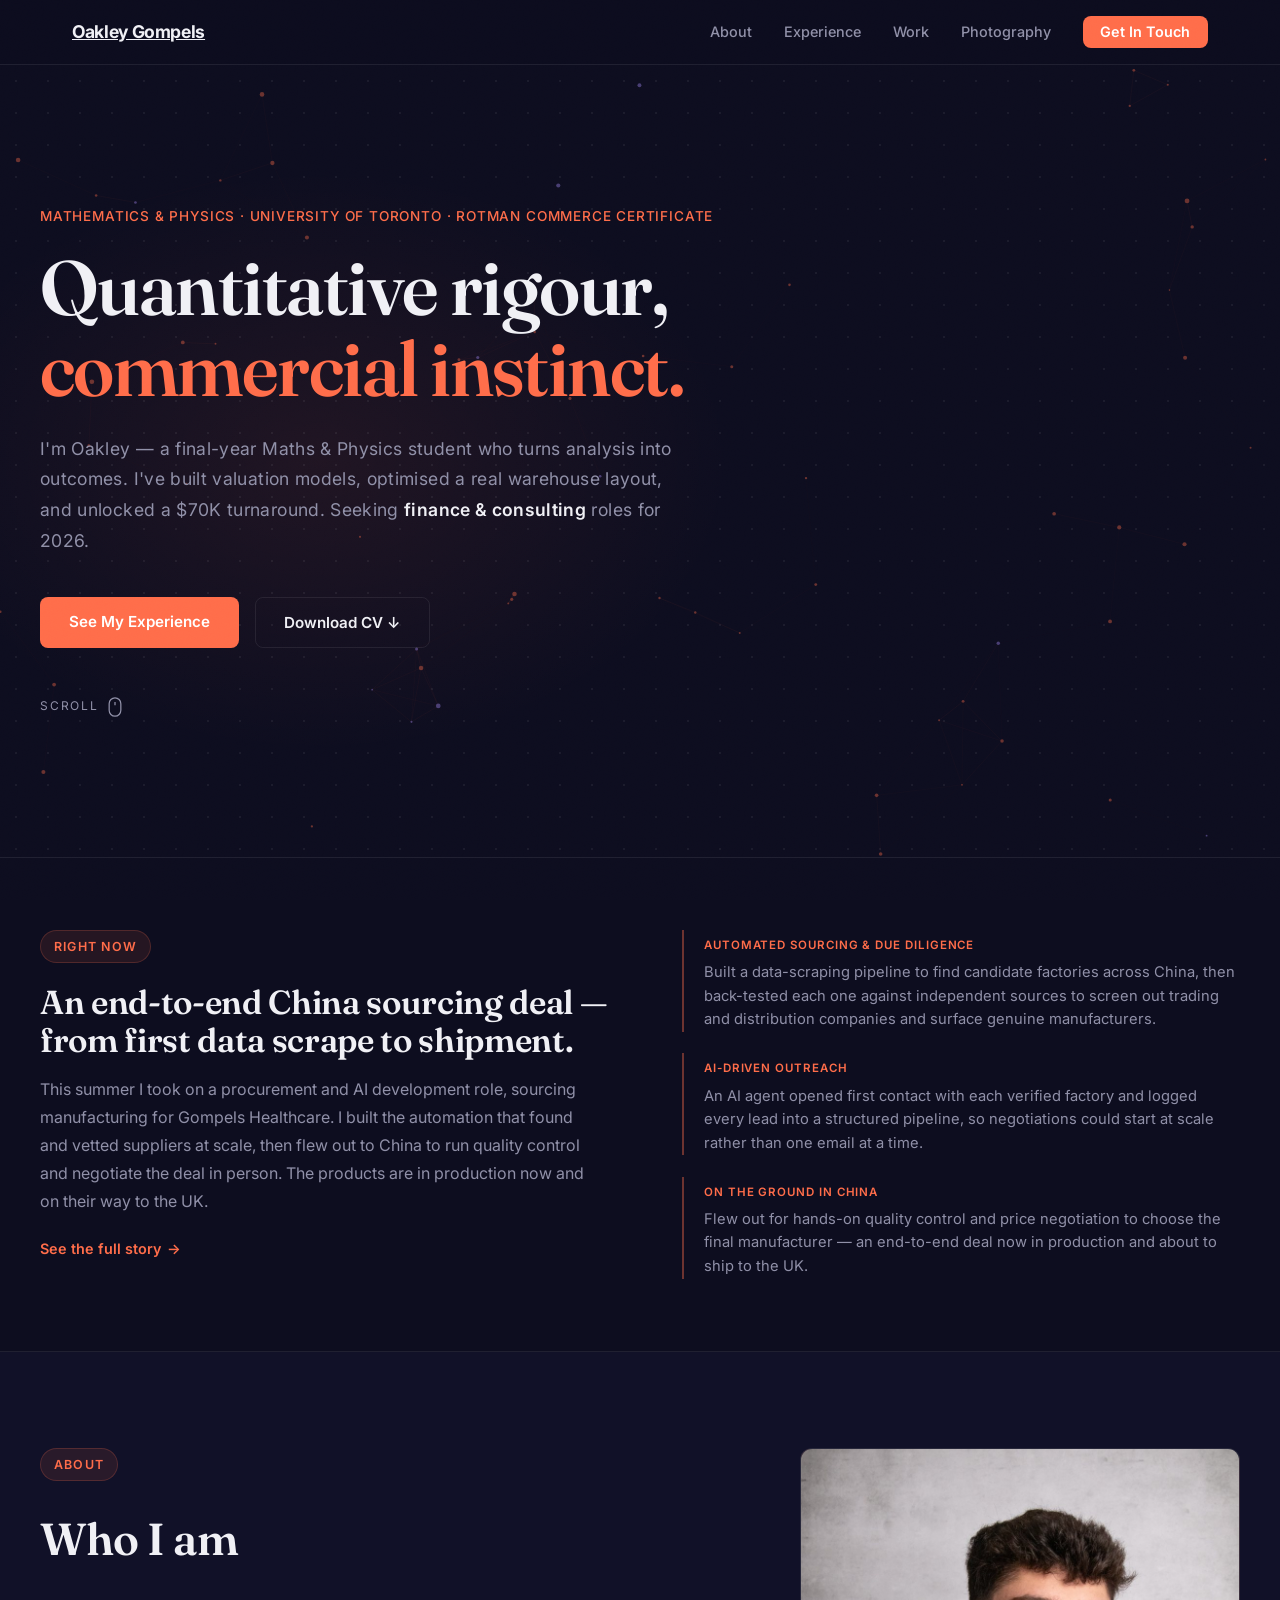
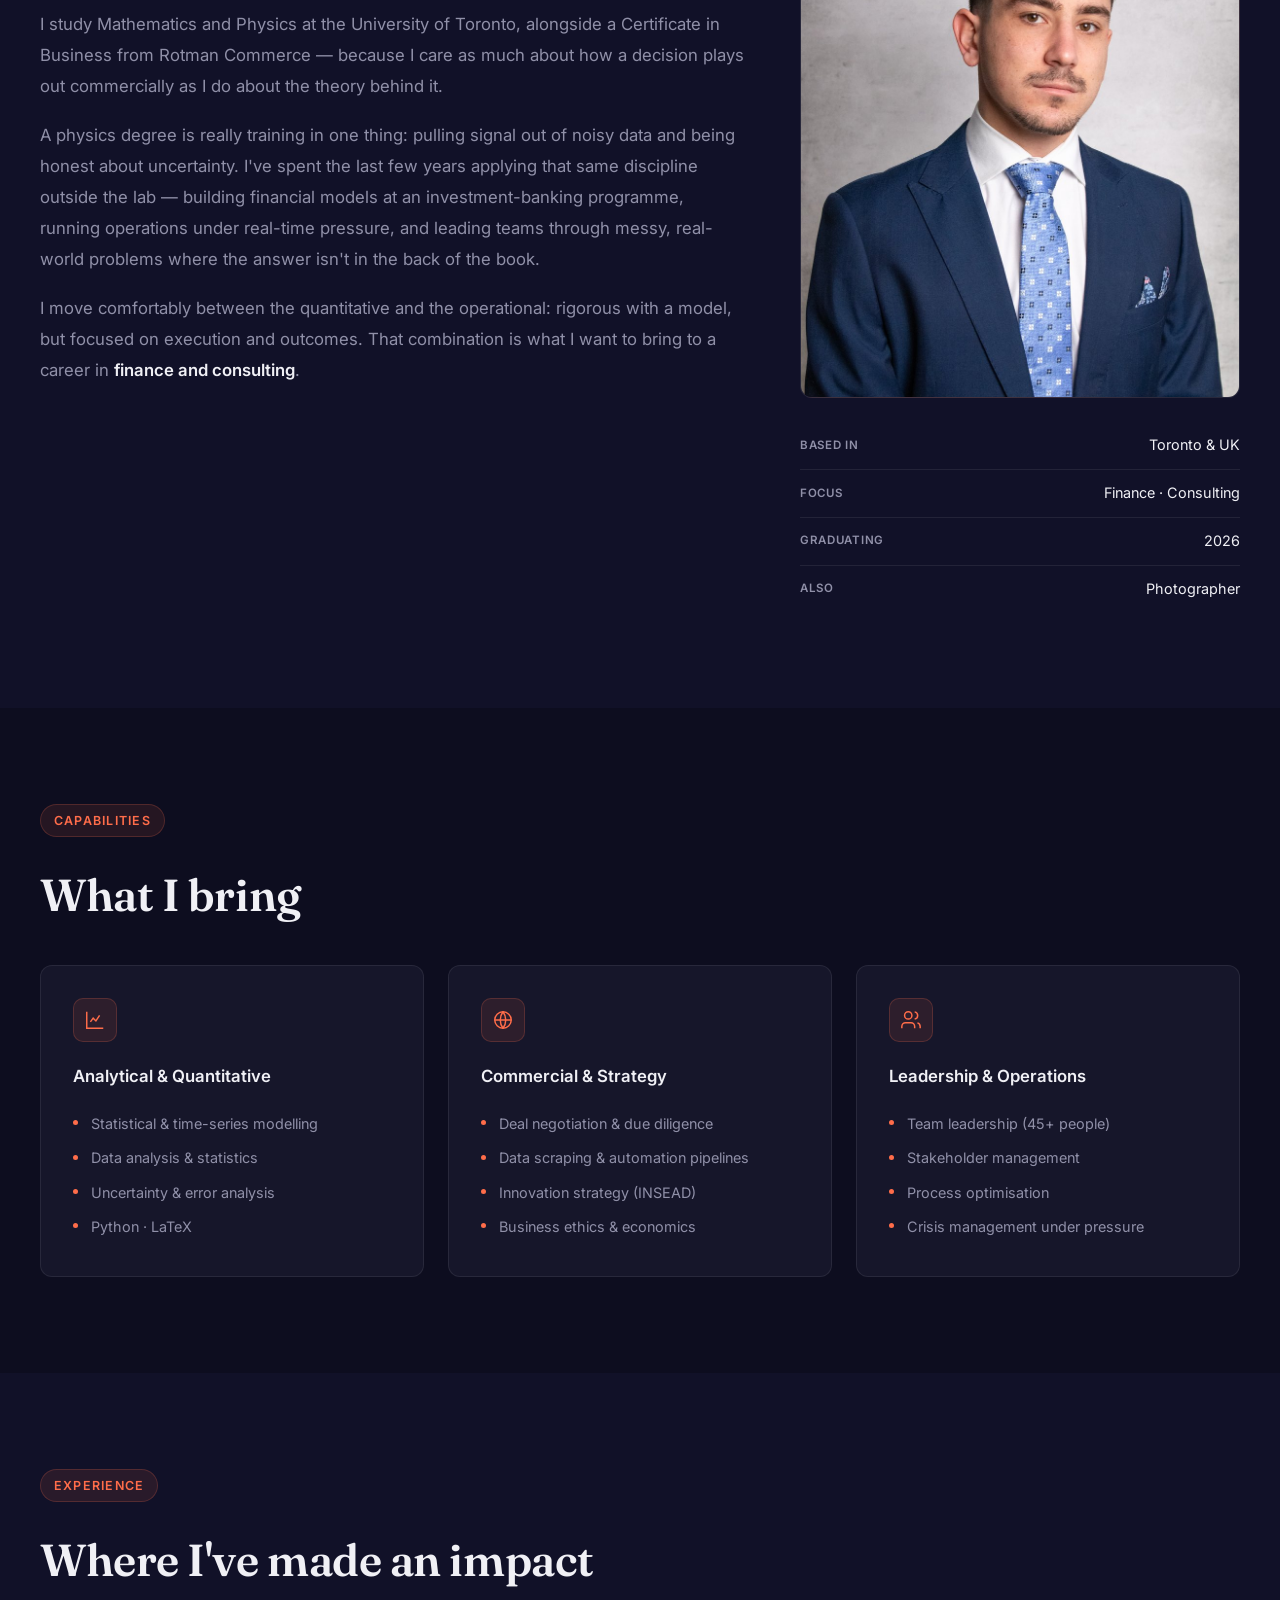
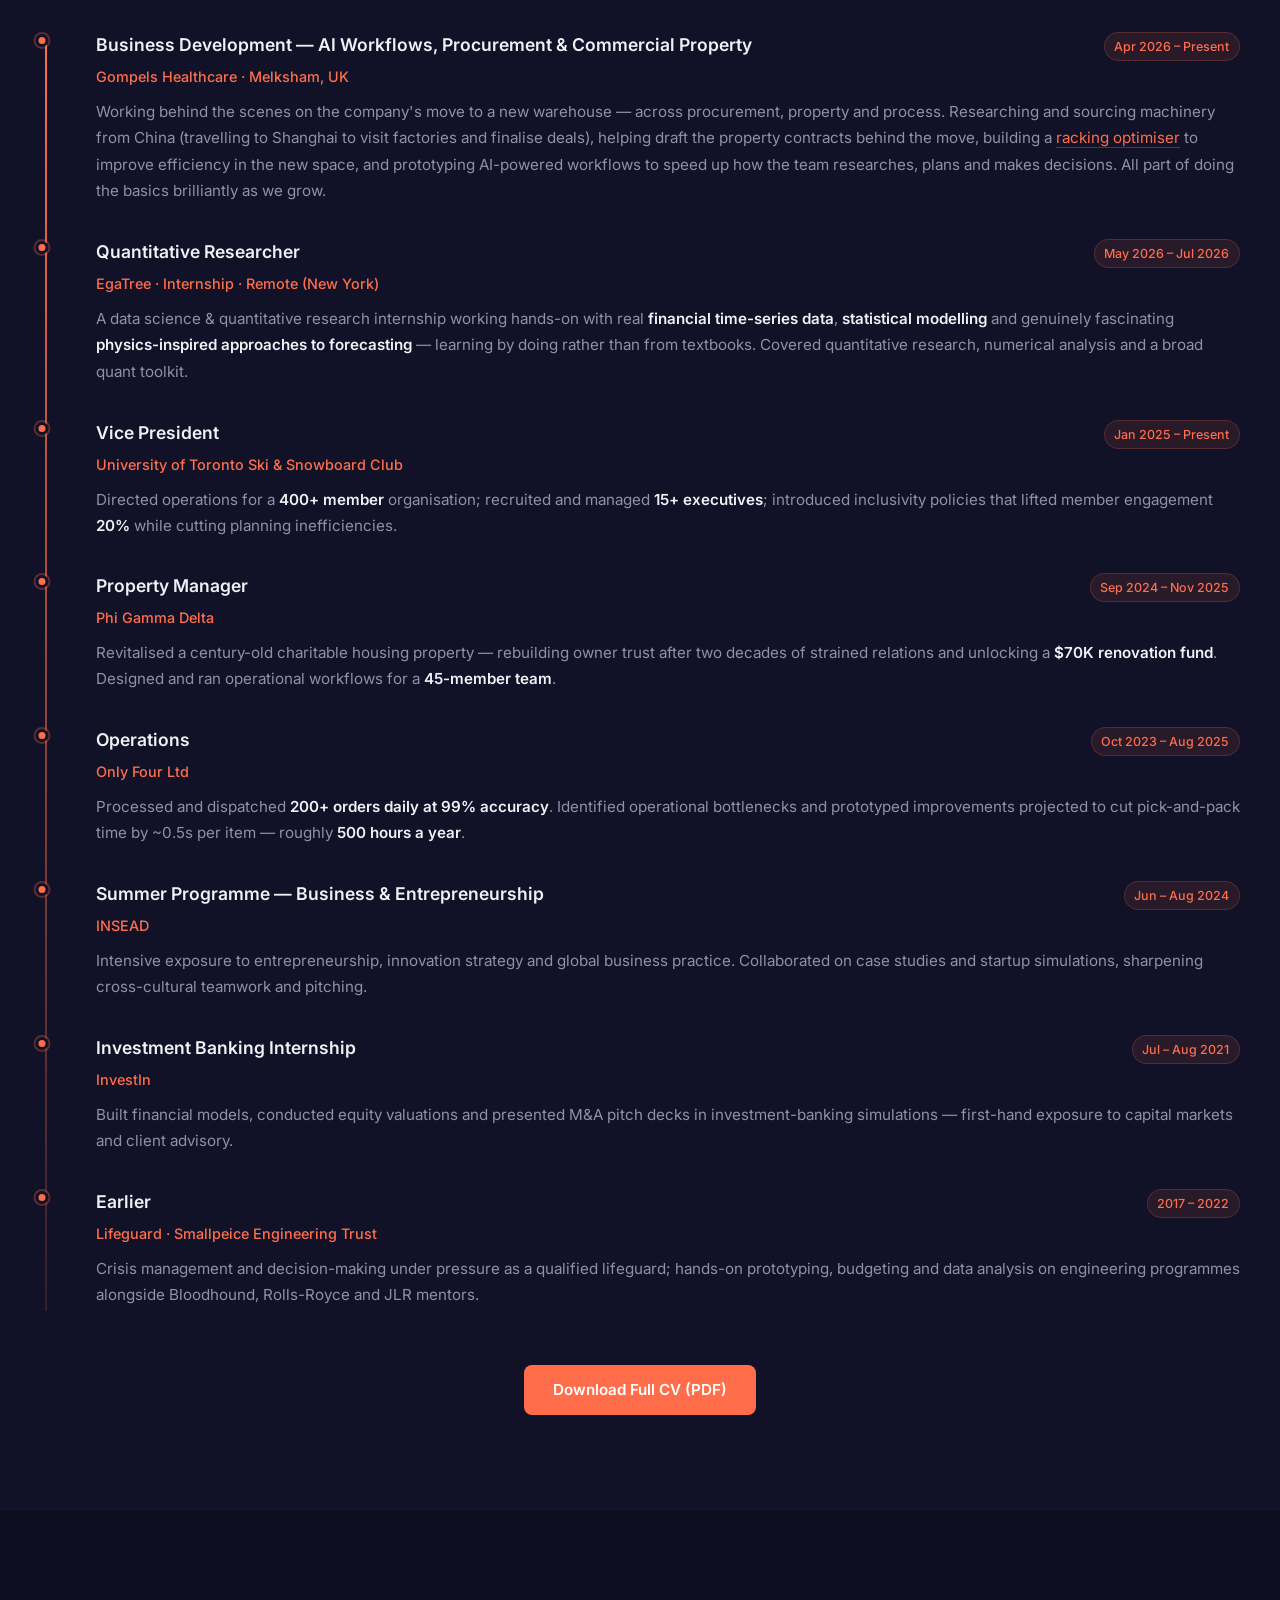
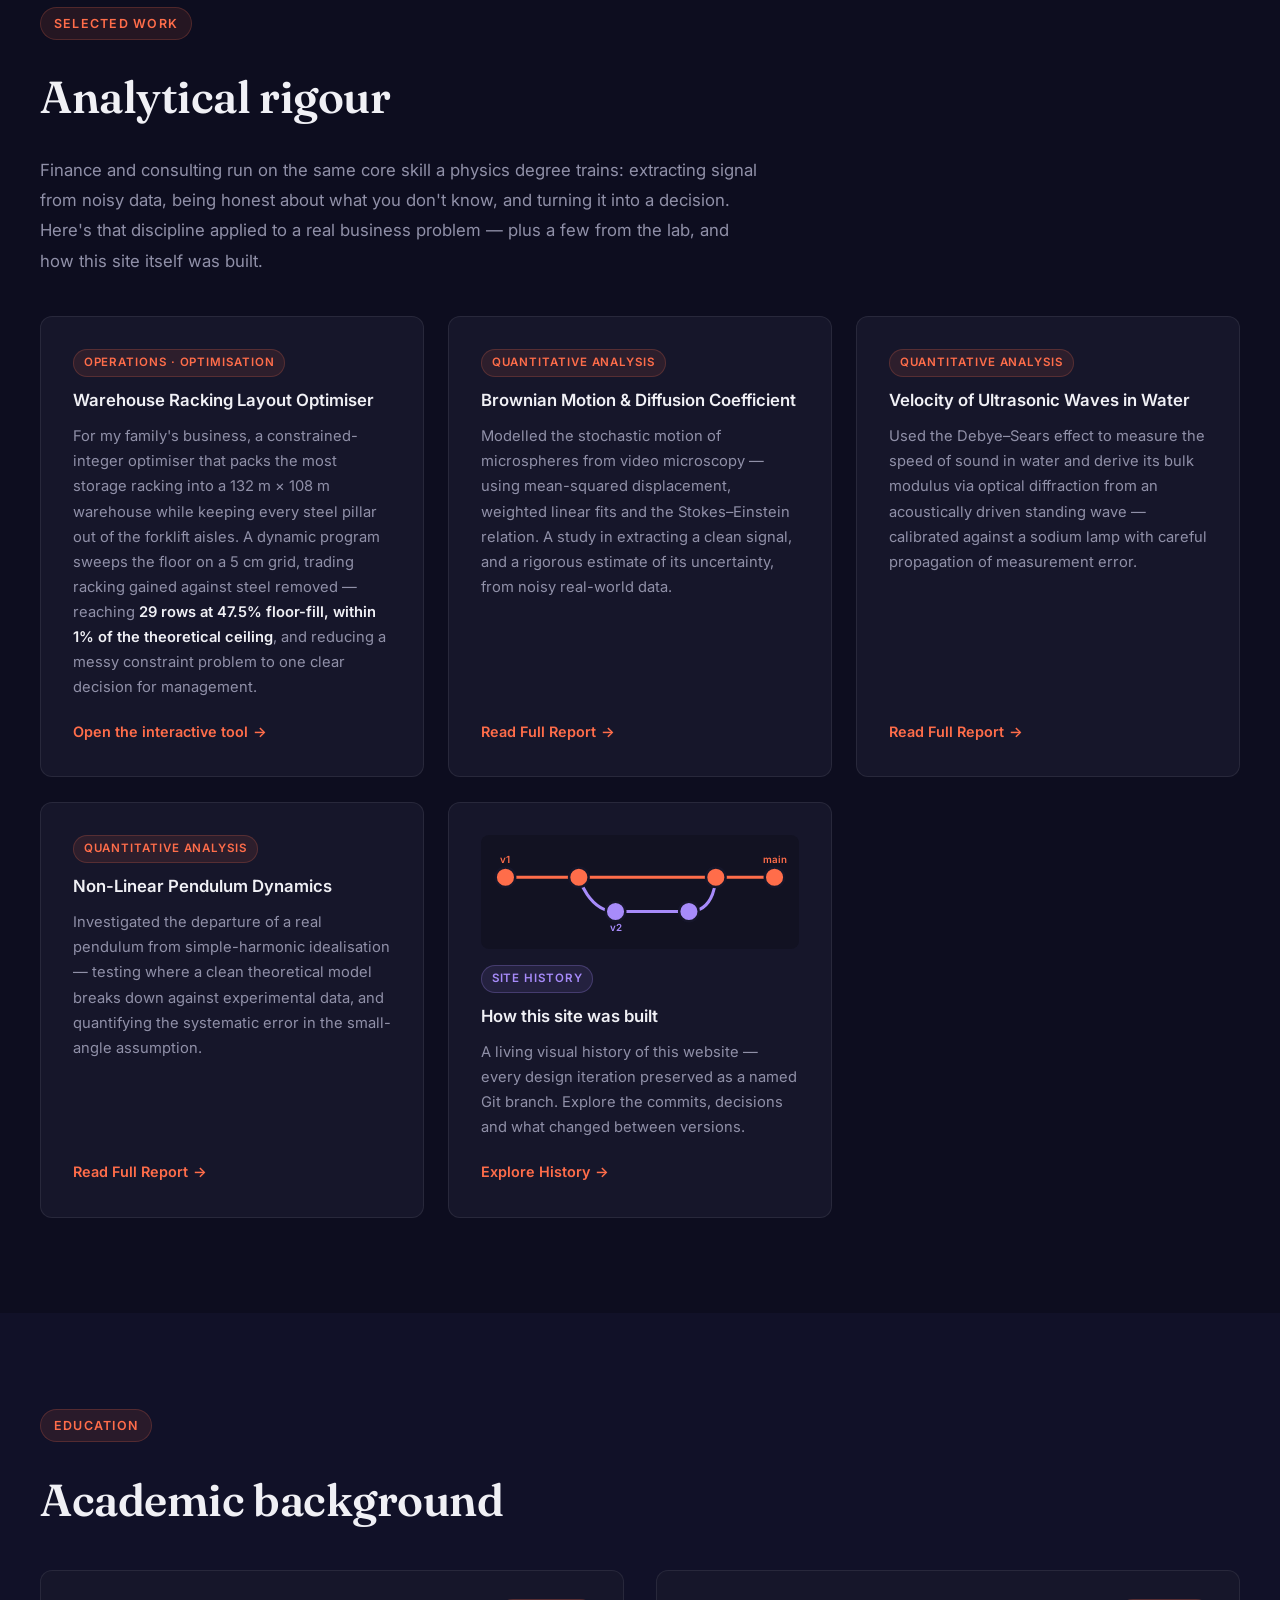
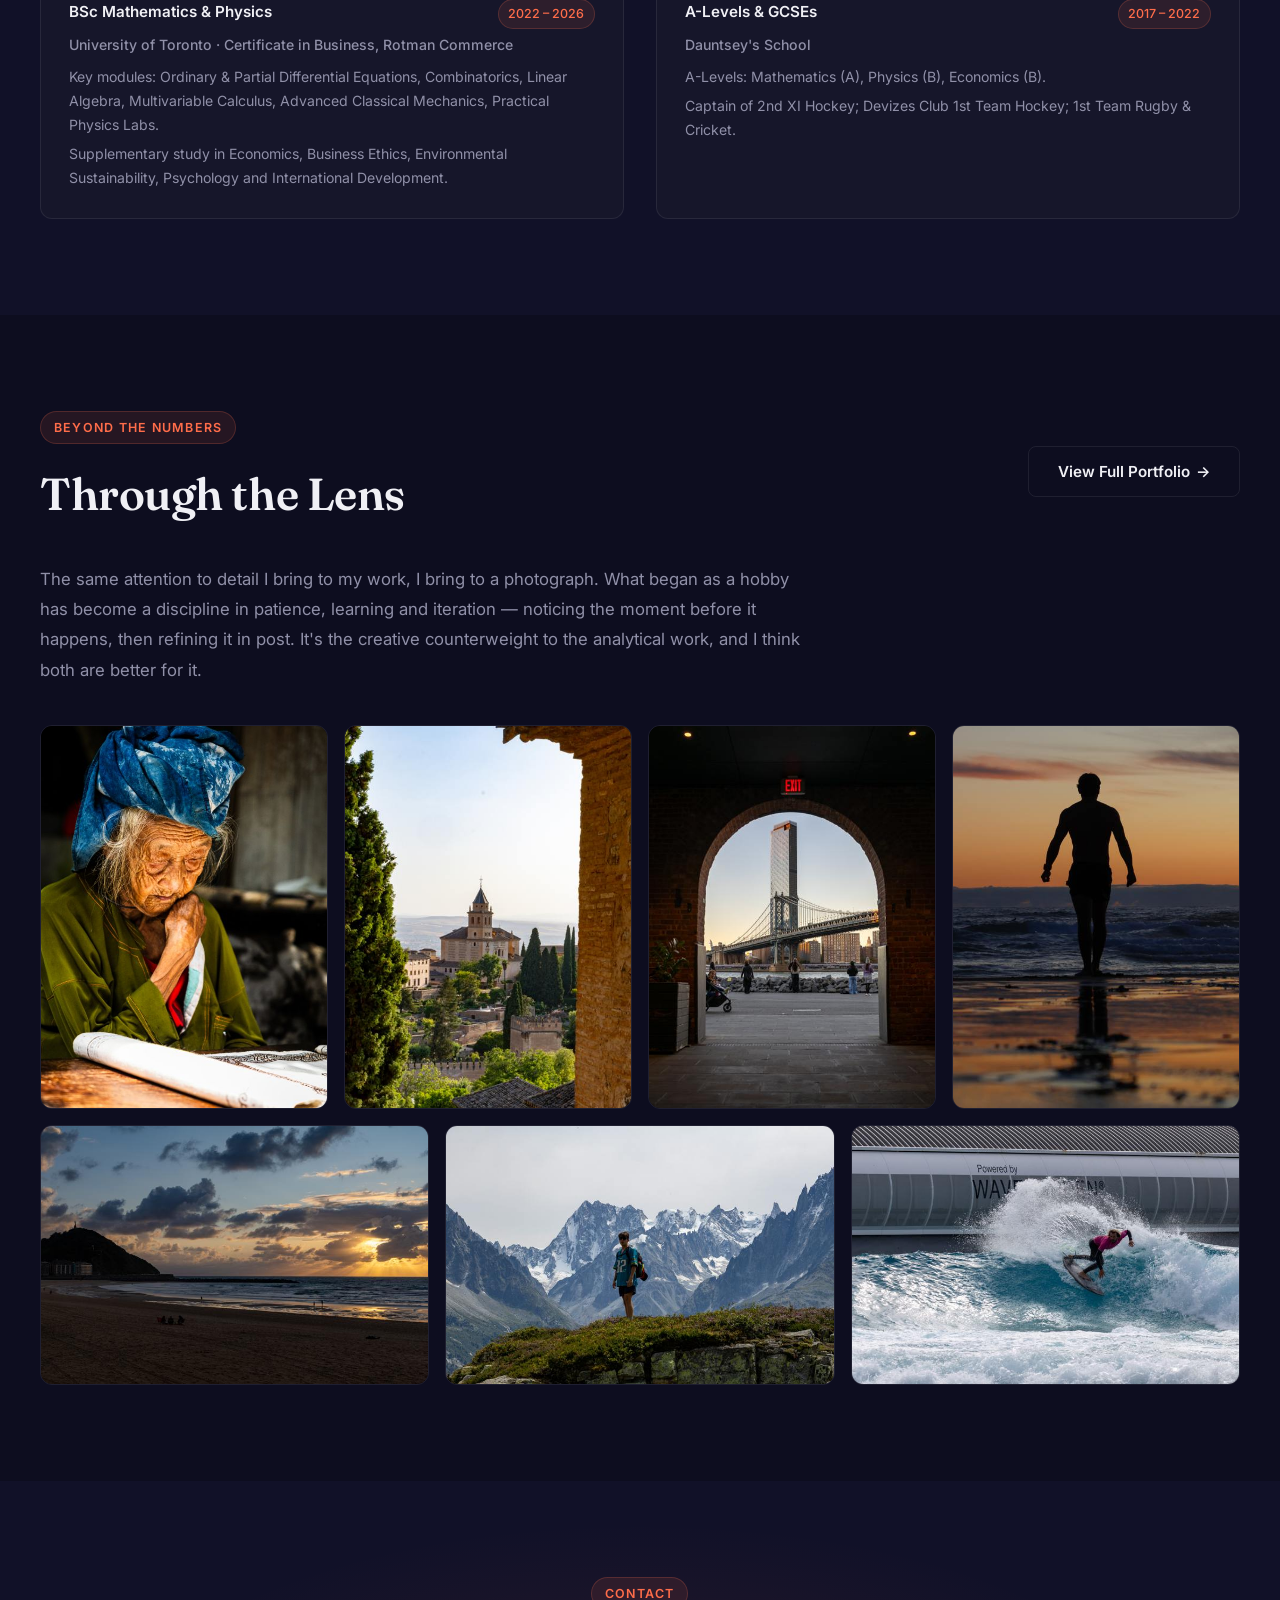
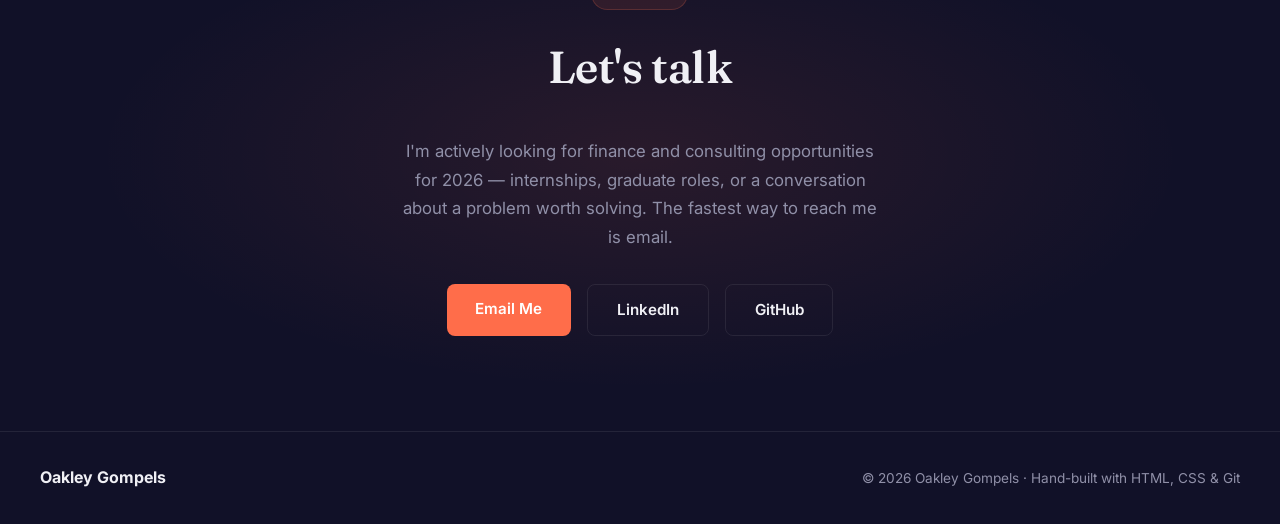
==== index.html @ 0aa040b3 "Homepage refresh: add China sourcing project section, swap photography lead image, add new portfolio" ====
<!DOCTYPE html>
<html lang="en">
<head>
    <meta charset="UTF-8">
    <meta name="viewport" content="width=device-width, initial-scale=1.0">

    <!-- Primary Meta -->
    <title>Oakley Gompels — Maths & Physics @ Toronto | Finance & Consulting</title>
    <meta name="description" content="Final-year Mathematics & Physics student at the University of Toronto with hands-on experience in financial modelling, operations and leadership. Seeking finance & consulting roles for 2026.">
    <meta name="author" content="Oakley Gompels">
    <meta name="theme-color" content="#0d0d1f">
    <link rel="canonical" href="https://ogompels.com/">

    <!-- Open Graph / social share -->
    <meta property="og:type" content="website">
    <meta property="og:title" content="Oakley Gompels — Quantitative rigour, commercial instinct">
    <meta property="og:description" content="Maths & Physics student at the University of Toronto. Financial modelling, operations turnaround, leadership. Seeking finance & consulting roles for 2026.">
    <meta property="og:url" content="https://ogompels.com/">
    <meta property="og:image" content="https://ogompels.com/Pictures/thumbs/spain_landscape.jpg">
    <meta name="twitter:card" content="summary_large_image">
    <meta name="twitter:title" content="Oakley Gompels — Quantitative rigour, commercial instinct">
    <meta name="twitter:description" content="Maths & Physics @ Toronto. Financial modelling, operations, leadership. Seeking finance & consulting roles for 2026.">
    <meta name="twitter:image" content="https://ogompels.com/Pictures/thumbs/spain_landscape.jpg">

    <!-- Favicon (inline monogram) -->
    <link rel="icon" href="data:image/svg+xml,%3Csvg xmlns='http://www.w3.org/2000/svg' viewBox='0 0 32 32'%3E%3Crect width='32' height='32' rx='7' fill='%230d0d1f'/%3E%3Ctext x='16' y='22' font-family='Georgia,serif' font-size='16' font-weight='700' fill='%23ff6d4a' text-anchor='middle'%3EOG%3C/text%3E%3C/svg%3E">

    <!-- Flag JS support so scroll-reveal only hides content when JS can restore it -->
    <script>document.documentElement.classList.add('js');</script>
    <link rel="stylesheet" href="style.css?v=6">
    <link rel="preconnect" href="https://fonts.googleapis.com">
    <link href="https://fonts.googleapis.com/css2?family=Inter:wght@300;400;500;600;700;800&family=Fraunces:opsz,wght@9..144,400;9..144,500;9..144,600&display=swap" rel="stylesheet">

    <!-- Print / Save-as-PDF rules (inline so they always ship with the page) -->
    <style>
    @media print {
        *, *::before, *::after {
            -webkit-print-color-adjust: exact !important;
            print-color-adjust: exact !important;
        }
        /* Reveal any scroll-animated content that hasn't been triggered */
        html.js .reveal { opacity: 1 !important; transform: none !important; }

        /* The sticky nav floats and overlaps text in print — drop it entirely */
        nav { display: none !important; }

        /* Collapse the tall animated hero to just its content */
        .hero {
            min-height: 0 !important;
            height: auto !important;
            display: block !important;
            padding: 1.25rem 2rem 2rem !important;
        }
        .hero-canvas, .hero-bg-dots, .hero-scroll { display: none !important; }
        .hero::before { display: none !important; }
        .hero-content { position: static !important; z-index: auto !important; max-width: 100% !important; }
        .contact-glow { display: none !important; }

        /* Keep capability icons small */
        .skill-icon { width: 44px !important; height: 44px !important; flex: 0 0 auto !important; }
        .skill-icon svg { width: 22px !important; height: 22px !important; }
        /* Show the three capability groups as columns, not one long stack */
        .skills-grid { grid-template-columns: repeat(3, 1fr) !important; gap: 1rem !important; }
        .skill-card { padding: 1rem !important; }

        /* Stop the headshot filling a whole page */
        .about-layout { display: block !important; }
        .about-aside { display: block !important; max-width: 200px !important; margin-top: 1.5rem !important; }
        .about-photo { max-width: 200px !important; aspect-ratio: auto !important; }
        .about-photo img { max-height: 250px !important; width: 100% !important; object-fit: cover !important; }

        section, .section, .impact { padding: 1.75rem 2rem !important; }

        /* Don't split cards / entries across a page break */
        .skill-card, .project-card, .tl-item, .cv-item,
        .photo-item, .photo-item-wide, .impact-item {
            break-inside: avoid;
            page-break-inside: avoid;
        }
    }
    </style>
</head>
<body>

    <!-- Navigation Bar -->
    <nav id="nav">
        <div class="nav-container">
            <a href="#top" class="logo">Oakley Gompels</a>
            <button class="nav-toggle" id="navToggle" aria-label="Open menu" aria-expanded="false" aria-controls="navLinks">
                <span></span><span></span><span></span>
            </button>
            <ul class="nav-links" id="navLinks">
                <li><a href="#about">About</a></li>
                <li><a href="#experience">Experience</a></li>
                <li><a href="#work">Work</a></li>
                <li><a href="#photography">Photography</a></li>
                <li><a href="#contact" class="nav-cta">Get In Touch</a></li>
            </ul>
        </div>
    </nav>

    <!-- Hero Section -->
    <section class="hero" id="top">
        <canvas class="hero-canvas" id="heroCanvas" aria-hidden="true"></canvas>
        <div class="hero-bg-dots"></div>
        <div class="hero-content">
            <p class="hero-eyebrow">Mathematics &amp; Physics · University of Toronto · Rotman Commerce Certificate</p>
            <h1>Quantitative rigour,<br><span class="hero-highlight">commercial instinct.</span></h1>
            <p class="hero-sub">
                I'm Oakley — a final-year Maths &amp; Physics student who turns analysis into outcomes.
                I've built valuation models, optimised a real warehouse layout, and unlocked a $70K
                turnaround. Seeking <strong>finance &amp; consulting</strong> roles for 2026.
            </p>
            <div class="hero-actions">
                <a href="#experience" class="btn-primary">See My Experience</a>
                <a href="Oakley Gompels CV v2.pdf" class="btn-secondary" download="Oakley Gompels CV.pdf">Download CV <span class="arrow">↓</span></a>
            </div>
            <div class="hero-scroll" aria-hidden="true">
                <span>Scroll</span>
                <svg viewBox="0 0 16 24" fill="none" stroke="currentColor" stroke-width="1.5" width="14" height="20"><rect x="1" y="1" width="14" height="22" rx="7"/><line x1="8" y1="6" x2="8" y2="10" class="hero-scroll-dot"/></svg>
            </div>
        </div>
    </section>

    <!-- Currently / Now Strip -->
    <section class="now" aria-label="What I'm working on now">
        <div class="container now-inner reveal">
            <div class="now-lead">
                <div class="section-label">Right now</div>
                <h2 class="now-title">An end-to-end China sourcing deal — from first data scrape to shipment.</h2>
                <p>This summer I took on a procurement and AI development role, sourcing manufacturing
                for Gompels Healthcare. I built the automation that found and vetted suppliers at scale,
                then flew out to China to run quality control and negotiate the deal in person. The
                products are in production now and on their way to the UK.</p>
                <a href="#experience" class="now-link">See the full story <span class="arrow">→</span></a>
            </div>
            <ul class="now-facts">
                <li>
                    <span class="now-tag">Automated sourcing &amp; due diligence</span>
                    <p>Built a data-scraping pipeline to find candidate factories across China, then
                    back-tested each one against independent sources to screen out trading and
                    distribution companies and surface genuine manufacturers.</p>
                </li>
                <li>
                    <span class="now-tag">AI-driven outreach</span>
                    <p>An AI agent opened first contact with each verified factory and logged every
                    lead into a structured pipeline, so negotiations could start at scale rather than
                    one email at a time.</p>
                </li>
                <li>
                    <span class="now-tag">On the ground in China</span>
                    <p>Flew out for hands-on quality control and price negotiation to choose the final
                    manufacturer — an end-to-end deal now in production and about to ship to the UK.</p>
                </li>
            </ul>
        </div>
    </section>

    <!-- About Section -->
    <section id="about" class="section section-alt">
        <div class="container about-layout">
            <div class="about-text reveal">
                <div class="section-label">About</div>
                <h2>Who I am</h2>
                <p>I study Mathematics and Physics at the University of Toronto, alongside a
                Certificate in Business from Rotman Commerce — because I care as much about how a
                decision plays out commercially as I do about the theory behind it.</p>
                <p>A physics degree is really training in one thing: pulling signal out of noisy
                data and being honest about uncertainty. I've spent the last few years applying that
                same discipline outside the lab — building financial models at an investment-banking
                programme, running operations under real-time pressure, and leading teams through
                messy, real-world problems where the answer isn't in the back of the book.</p>
                <p>I move comfortably between the quantitative and the operational: rigorous with a
                model, but focused on execution and outcomes. That combination is what I want to
                bring to a career in <strong>finance and consulting</strong>.</p>
            </div>
            <aside class="about-aside reveal">
                <div class="about-photo">
                    <img src="Pictures/oakley.jpg" alt="Oakley Gompels" loading="lazy">
                </div>
                <ul class="about-facts">
                    <li><span>Based in</span> Toronto &amp; UK</li>
                    <li><span>Focus</span> Finance · Consulting</li>
                    <li><span>Graduating</span> 2026</li>
                    <li><span>Also</span> Photographer</li>
                </ul>
            </aside>
        </div>
    </section>

    <!-- Skills / Capabilities -->
    <section id="skills" class="section">
        <div class="container">
            <div class="section-label reveal">Capabilities</div>
            <h2 class="reveal">What I bring</h2>
            <div class="skills-grid">
                <div class="skill-card reveal">
                    <div class="skill-icon" aria-hidden="true">
                        <svg width="22" height="22" viewBox="0 0 24 24" fill="none" stroke="currentColor" stroke-width="1.6"><path d="M3 3v18h18"/><path d="M7 14l3-4 3 3 4-6"/></svg>
                    </div>
                    <h3>Analytical &amp; Quantitative</h3>
                    <ul>
                        <li>Statistical &amp; time-series modelling</li>
                        <li>Data analysis &amp; statistics</li>
                        <li>Uncertainty &amp; error analysis</li>
                        <li>Python · LaTeX</li>
                    </ul>
                </div>
                <div class="skill-card reveal">
                    <div class="skill-icon" aria-hidden="true">
                        <svg width="22" height="22" viewBox="0 0 24 24" fill="none" stroke="currentColor" stroke-width="1.6"><circle cx="12" cy="12" r="9"/><path d="M12 3a15 15 0 0 1 0 18M12 3a15 15 0 0 0 0 18M3 12h18"/></svg>
                    </div>
                    <h3>Commercial &amp; Strategy</h3>
                    <ul>
                        <li>Deal negotiation &amp; due diligence</li>
                        <li>Data scraping &amp; automation pipelines</li>
                        <li>Innovation strategy (INSEAD)</li>
                        <li>Business ethics &amp; economics</li>
                    </ul>
                </div>
                <div class="skill-card reveal">
                    <div class="skill-icon" aria-hidden="true">
                        <svg width="22" height="22" viewBox="0 0 24 24" fill="none" stroke="currentColor" stroke-width="1.6"><path d="M16 21v-2a4 4 0 0 0-4-4H6a4 4 0 0 0-4 4v2"/><circle cx="9" cy="7" r="4"/><path d="M22 21v-2a4 4 0 0 0-3-3.87M16 3.13A4 4 0 0 1 16 11"/></svg>
                    </div>
                    <h3>Leadership &amp; Operations</h3>
                    <ul>
                        <li>Team leadership (45+ people)</li>
                        <li>Stakeholder management</li>
                        <li>Process optimisation</li>
                        <li>Crisis management under pressure</li>
                    </ul>
                </div>
            </div>
        </div>
    </section>

    <!-- Experience Section -->
    <section id="experience" class="section section-alt">
        <div class="container">
            <div class="section-label reveal">Experience</div>
            <h2 class="reveal">Where I've made an impact</h2>

            <div class="timeline">

                <div class="tl-item reveal">
                    <div class="tl-dot"></div>
                    <div class="tl-body">
                        <div class="tl-head">
                            <h3>Business Development — AI Workflows, Procurement &amp; Commercial Property</h3>
                            <span class="cv-date">Apr 2026 – Present</span>
                        </div>
                        <p class="tl-org">Gompels Healthcare · Melksham, UK</p>
                        <p>Working behind the scenes on the company's move to a new warehouse — across
                        procurement, property and process. Researching and sourcing machinery from China
                        (travelling to Shanghai to visit factories and finalise deals), helping draft the
                        property contracts behind the move, building a <a href="#work">racking optimiser</a>
                        to improve efficiency in the new space, and prototyping AI-powered workflows to
                        speed up how the team researches, plans and makes decisions. All part of doing the
                        basics brilliantly as we grow.</p>
                    </div>
                </div>

                <div class="tl-item reveal">
                    <div class="tl-dot"></div>
                    <div class="tl-body">
                        <div class="tl-head">
                            <h3>Quantitative Researcher</h3>
                            <span class="cv-date">May 2026 – Jul 2026</span>
                        </div>
                        <p class="tl-org">EgaTree · Internship · Remote (New York)</p>
                        <p>A data science &amp; quantitative research internship working hands-on with real
                        <strong>financial time-series data</strong>, <strong>statistical modelling</strong> and
                        genuinely fascinating <strong>physics-inspired approaches to forecasting</strong> —
                        learning by doing rather than from textbooks. Covered quantitative research,
                        numerical analysis and a broad quant toolkit.</p>
                    </div>
                </div>

                <div class="tl-item reveal">
                    <div class="tl-dot"></div>
                    <div class="tl-body">
                        <div class="tl-head">
                            <h3>Vice President</h3>
                            <span class="cv-date">Jan 2025 – Present</span>
                        </div>
                        <p class="tl-org">University of Toronto Ski &amp; Snowboard Club</p>
                        <p>Directed operations for a <strong>400+ member</strong> organisation; recruited and
                        managed <strong>15+ executives</strong>; introduced inclusivity policies that lifted
                        member engagement <strong>20%</strong> while cutting planning inefficiencies.</p>
                    </div>
                </div>

                <div class="tl-item reveal">
                    <div class="tl-dot"></div>
                    <div class="tl-body">
                        <div class="tl-head">
                            <h3>Property Manager</h3>
                            <span class="cv-date">Sep 2024 – Nov 2025</span>
                        </div>
                        <p class="tl-org">Phi Gamma Delta</p>
                        <p>Revitalised a century-old charitable housing property — rebuilding owner trust
                        after two decades of strained relations and unlocking a <strong>$70K renovation
                        fund</strong>. Designed and ran operational workflows for a <strong>45-member team</strong>.</p>
                    </div>
                </div>

                <div class="tl-item reveal">
                    <div class="tl-dot"></div>
                    <div class="tl-body">
                        <div class="tl-head">
                            <h3>Operations</h3>
                            <span class="cv-date">Oct 2023 – Aug 2025</span>
                        </div>
                        <p class="tl-org">Only Four Ltd</p>
                        <p>Processed and dispatched <strong>200+ orders daily at 99% accuracy</strong>. Identified
                        operational bottlenecks and prototyped improvements projected to cut pick-and-pack
                        time by ~0.5s per item — roughly <strong>500 hours a year</strong>.</p>
                    </div>
                </div>

                <div class="tl-item reveal">
                    <div class="tl-dot"></div>
                    <div class="tl-body">
                        <div class="tl-head">
                            <h3>Summer Programme — Business &amp; Entrepreneurship</h3>
                            <span class="cv-date">Jun – Aug 2024</span>
                        </div>
                        <p class="tl-org">INSEAD</p>
                        <p>Intensive exposure to entrepreneurship, innovation strategy and global business
                        practice. Collaborated on case studies and startup simulations, sharpening
                        cross-cultural teamwork and pitching.</p>
                    </div>
                </div>

                <div class="tl-item reveal">
                    <div class="tl-dot"></div>
                    <div class="tl-body">
                        <div class="tl-head">
                            <h3>Investment Banking Internship</h3>
                            <span class="cv-date">Jul – Aug 2021</span>
                        </div>
                        <p class="tl-org">InvestIn</p>
                        <p>Built financial models, conducted equity valuations and presented M&amp;A pitch
                        decks in investment-banking simulations — first-hand exposure to capital markets
                        and client advisory.</p>
                    </div>
                </div>

                <div class="tl-item reveal">
                    <div class="tl-dot"></div>
                    <div class="tl-body">
                        <div class="tl-head">
                            <h3>Earlier</h3>
                            <span class="cv-date">2017 – 2022</span>
                        </div>
                        <p class="tl-org">Lifeguard · Smallpeice Engineering Trust</p>
                        <p>Crisis management and decision-making under pressure as a qualified lifeguard;
                        hands-on prototyping, budgeting and data analysis on engineering programmes
                        alongside Bloodhound, Rolls-Royce and JLR mentors.</p>
                    </div>
                </div>

            </div>

            <div class="cv-download-wrap reveal">
                <a href="Oakley Gompels CV v2.pdf" class="btn-primary" download="Oakley Gompels CV.pdf">Download Full CV (PDF)</a>
            </div>
        </div>
    </section>

    <!-- Selected Work / Analytical rigour -->
    <section id="work" class="section">
        <div class="container">
            <div class="section-label reveal">Selected Work</div>
            <h2 class="reveal">Analytical rigour</h2>
            <p class="section-intro reveal">Finance and consulting run on the same core skill a physics degree trains:
            extracting signal from noisy data, being honest about what you don't know, and turning
            it into a decision. Here's that discipline applied to a real business problem — plus a few
            from the lab, and how this site itself was built.</p>

            <div class="projects-grid">

                <a href="Projects/racking_optimiser.html" class="project-card project-card--tool reveal" target="_blank" rel="noopener">
                    <div class="card-tag">Operations · Optimisation</div>
                    <h3>Warehouse Racking Layout Optimiser</h3>
                    <p>For my family's business, a constrained-integer optimiser that packs the most storage
                    racking into a 132 m × 108 m warehouse while keeping every steel pillar out of the
                    forklift aisles. A dynamic program sweeps the floor on a 5&nbsp;cm grid, trading racking
                    gained against steel removed — reaching <strong>29 rows at 47.5% floor-fill, within 1% of
                    the theoretical ceiling</strong>, and reducing a messy constraint problem to one clear
                    decision for management.</p>
                    <span class="project-link">Open the interactive tool <span class="arrow">→</span></span>
                </a>

                <div class="project-card reveal">
                    <div class="card-tag">Quantitative Analysis</div>
                    <h3>Brownian Motion &amp; Diffusion Coefficient</h3>
                    <p>Modelled the stochastic motion of microspheres from video microscopy — using
                    mean-squared displacement, weighted linear fits and the Stokes–Einstein relation.
                    A study in extracting a clean signal, and a rigorous estimate of its uncertainty,
                    from noisy real-world data.</p>
                    <a href="Projects/Lab1.pdf" class="project-link" target="_blank" rel="noopener">Read Full Report <span class="arrow">→</span></a>
                </div>

                <div class="project-card reveal">
                    <div class="card-tag">Quantitative Analysis</div>
                    <h3>Velocity of Ultrasonic Waves in Water</h3>
                    <p>Used the Debye–Sears effect to measure the speed of sound in water and derive its
                    bulk modulus via optical diffraction from an acoustically driven standing wave —
                    calibrated against a sodium lamp with careful propagation of measurement error.</p>
                    <a href="Projects/Lab2.pdf" class="project-link" target="_blank" rel="noopener">Read Full Report <span class="arrow">→</span></a>
                </div>

                <div class="project-card reveal">
                    <div class="card-tag">Quantitative Analysis</div>
                    <h3>Non-Linear Pendulum Dynamics</h3>
                    <p>Investigated the departure of a real pendulum from simple-harmonic idealisation —
                    testing where a clean theoretical model breaks down against experimental data, and
                    quantifying the systematic error in the small-angle assumption.</p>
                    <a href="Projects/Pendulum.pdf" class="project-link" target="_blank" rel="noopener">Read Full Report <span class="arrow">→</span></a>
                </div>

                <!-- Site Evolution card -->
                <a href="evolution.html" class="project-card project-card--evo reveal" title="View the full site evolution page">
                    <svg class="evo-mini-graph" viewBox="0 0 260 80" xmlns="http://www.w3.org/2000/svg" aria-hidden="true">
                        <line x1="20" y1="28" x2="240" y2="28" stroke="#ff6d4a" stroke-width="2.5" stroke-linecap="round"/>
                        <path d="M 80 28 C 80 28 88 56 110 56" fill="none" stroke="#a78bfa" stroke-width="2.5"/>
                        <line x1="110" y1="56" x2="170" y2="56" stroke="#a78bfa" stroke-width="2.5"/>
                        <path d="M 170 56 C 192 56 192 28 192 28" fill="none" stroke="#a78bfa" stroke-width="2.5"/>
                        <circle cx="20"  cy="28" r="8" fill="#ff6d4a" stroke="#16162a" stroke-width="2"/>
                        <circle cx="80"  cy="28" r="8" fill="#ff6d4a" stroke="#16162a" stroke-width="2"/>
                        <circle cx="192" cy="28" r="8" fill="#ff6d4a" stroke="#16162a" stroke-width="2"/>
                        <circle cx="240" cy="28" r="8" fill="#ff6d4a" stroke="#16162a" stroke-width="2"/>
                        <circle cx="110" cy="56" r="8" fill="#a78bfa" stroke="#16162a" stroke-width="2"/>
                        <circle cx="170" cy="56" r="8" fill="#a78bfa" stroke="#16162a" stroke-width="2"/>
                        <text x="20"  y="16" text-anchor="middle" fill="#ff6d4a" font-size="8" font-family="Inter,sans-serif" font-weight="600">v1</text>
                        <text x="110" y="72" text-anchor="middle" fill="#a78bfa" font-size="8" font-family="Inter,sans-serif" font-weight="600">v2</text>
                        <text x="240" y="16" text-anchor="middle" fill="#ff6d4a" font-size="8" font-family="Inter,sans-serif" font-weight="600">main</text>
                    </svg>
                    <div class="card-tag card-tag--evo">Site History</div>
                    <h3>How this site was built</h3>
                    <p>A living visual history of this website — every design iteration preserved as a
                    named Git branch. Explore the commits, decisions and what changed between versions.</p>
                    <span class="project-link">Explore History <span class="arrow">→</span></span>
                </a>

            </div>
        </div>
    </section>

    <!-- Education Section -->
    <section id="education" class="section section-alt">
        <div class="container">
            <div class="section-label reveal">Education</div>
            <h2 class="reveal">Academic background</h2>
            <div class="edu-grid">
                <div class="cv-item reveal">
                    <div class="cv-item-header">
                        <h4>BSc Mathematics &amp; Physics</h4>
                        <span class="cv-date">2022 – 2026</span>
                    </div>
                    <p class="cv-org">University of Toronto · Certificate in Business, Rotman Commerce</p>
                    <p>Key modules: Ordinary &amp; Partial Differential Equations, Combinatorics, Linear
                    Algebra, Multivariable Calculus, Advanced Classical Mechanics, Practical Physics Labs.</p>
                    <p>Supplementary study in Economics, Business Ethics, Environmental Sustainability,
                    Psychology and International Development.</p>
                </div>
                <div class="cv-item reveal">
                    <div class="cv-item-header">
                        <h4>A-Levels &amp; GCSEs</h4>
                        <span class="cv-date">2017 – 2022</span>
                    </div>
                    <p class="cv-org">Dauntsey's School</p>
                    <p>A-Levels: Mathematics (A), Physics (B), Economics (B).</p>
                    <p>Captain of 2nd XI Hockey; Devizes Club 1st Team Hockey; 1st Team Rugby &amp; Cricket.</p>
                </div>
            </div>
        </div>
    </section>

    <!-- Photography Section -->
    <section id="photography" class="section">
        <div class="container">
            <div class="section-heading-row reveal">
                <div>
                    <div class="section-label">Beyond the numbers</div>
                    <h2>Through the Lens</h2>
                </div>
                <a href="portfolio.html" class="btn-secondary portfolio-btn">View Full Portfolio <span class="arrow">→</span></a>
            </div>
            <div class="about-body reveal">
                <p>The same attention to detail I bring to my work, I bring to a photograph. What began
                as a hobby has become a discipline in patience, learning and iteration — noticing the moment
                before it happens, then refining it in post. It's the creative counterweight to the
                analytical work, and I think both are better for it.</p>
            </div>

            <div class="photo-grid reveal">
                <div class="photo-item"><img src="Pictures/thumbs/_AKS0138.jpg" alt="Elder at work, Hà Giang, Vietnam" loading="lazy"></div>
                <div class="photo-item"><img src="Pictures/thumbs/southspain.jpg" alt="South Spain" loading="lazy"></div>
                <div class="photo-item"><img src="Pictures/thumbs/brooklyn_2.jpg" alt="Brooklyn" loading="lazy"></div>
                <div class="photo-item"><img src="Pictures/thumbs/olly_reflect.jpg" alt="Reflection" loading="lazy"></div>
            </div>

            <div class="photo-grid photo-grid-wide reveal">
                <div class="photo-item-wide"><img src="Pictures/thumbs/spain_landscape.jpg" alt="Spain Landscape" loading="lazy"></div>
                <div class="photo-item-wide"><img src="Pictures/thumbs/swiss vict.jpg" alt="Switzerland" loading="lazy"></div>
                <div class="photo-item-wide"><img src="Pictures/thumbs/surf_wave.jpg" alt="Surf Wave" loading="lazy"></div>
            </div>
        </div>
    </section>

    <!-- Contact Section -->
    <section id="contact" class="section section-alt contact-section">
        <div class="contact-glow"></div>
        <div class="container contact-inner">
            <div class="section-label reveal">Contact</div>
            <h2 class="reveal">Let's talk</h2>
            <p class="contact-sub reveal">I'm actively looking for finance and consulting opportunities
            for 2026 — internships, graduate roles, or a conversation about a problem worth solving.
            The fastest way to reach me is email.</p>
            <div class="contact-links reveal">
                <a href="mailto:oakley@gompels.co.uk" class="btn-primary">Email Me</a>
                <a href="https://www.linkedin.com/in/oakley-gompels" target="_blank" rel="noopener" class="btn-secondary">LinkedIn</a>
                <a href="https://github.com/OakleyG" target="_blank" rel="noopener" class="btn-secondary">GitHub</a>
            </div>
        </div>
    </section>

    <!-- Footer -->
    <footer>
        <div class="footer-inner">
            <span class="footer-logo">Oakley Gompels</span>
            <p>&copy; <span data-year>2026</span> Oakley Gompels · Hand-built with HTML, CSS &amp; Git</p>
        </div>
    </footer>

    <!-- Site Evolution card styles (kept inline; specific to this card) -->
    <style>
        .project-card--evo { text-decoration: none; color: inherit; display: flex; flex-direction: column; gap: 0.75rem; cursor: pointer; }
        .evo-mini-graph { width: 100%; height: auto; border-radius: 8px; background: rgba(0,0,0,0.2); padding: 0.5rem 0; margin-bottom: 0.25rem; }
        .card-tag--evo { background: rgba(167,139,250,0.1); color: #a78bfa; border-color: rgba(167,139,250,0.25); }
    </style>

    <script src="main.js" defer></script>
</body>
</html>
---- style.css ----
/* ============================================
   GLOBAL RESET & BASE
   ============================================ */
*, *::before, *::after {
    margin: 0;
    padding: 0;
    box-sizing: border-box;
}

:root {
    --bg:        #0d0d1f;
    --bg-alt:    #111128;
    --bg-card:   #16162a;
    --border:    rgba(255,255,255,0.08);
    --accent:    #ff6d4a;
    --accent-dark: #e0522e;
    --text:      #f0f0f5;
    --text-muted:#9090a8;
    --font:      'Inter', system-ui, -apple-system, sans-serif;
    --font-display: 'Fraunces', Georgia, 'Times New Roman', serif;
    --radius:    12px;
    --max-w:     1200px;
}

html {
    scroll-behavior: smooth;
}

body {
    font-family: var(--font);
    background-color: var(--bg);
    color: var(--text);
    line-height: 1.7;
    -webkit-font-smoothing: antialiased;
}

/* ============================================
   NAVIGATION
   ============================================ */
nav {
    position: sticky;
    top: 0;
    z-index: 100;
    background: rgba(13, 13, 31, 0.85);
    backdrop-filter: blur(14px);
    -webkit-backdrop-filter: blur(14px);
    border-bottom: 1px solid var(--border);
}

.nav-container {
    max-width: var(--max-w);
    margin: 0 auto;
    padding: 0 2rem;
    height: 64px;
    display: flex;
    justify-content: space-between;
    align-items: center;
}

.logo {
    font-size: 1.1rem;
    font-weight: 700;
    color: var(--text);
    letter-spacing: -0.02em;
}

.nav-links {
    display: flex;
    list-style: none;
    align-items: center;
    gap: 2rem;
}

.nav-links a {
    color: var(--text-muted);
    text-decoration: none;
    font-size: 0.9rem;
    font-weight: 500;
    transition: color 0.2s;
}

.nav-links a:hover {
    color: var(--text);
}

.nav-links a.nav-cta {
    background: var(--accent);
    color: #fff;
    padding: 0.45rem 1.1rem;
    border-radius: 8px;
    font-weight: 600;
    transition: background 0.2s, transform 0.2s;
}

.nav-links a.nav-cta:hover {
    background: var(--accent-dark);
    color: #fff;
    transform: translateY(-1px);
}

/* ============================================
   BUTTONS
   ============================================ */
.btn-primary {
    display: inline-block;
    background: var(--accent);
    color: #fff;
    padding: 0.75rem 1.8rem;
    border-radius: 8px;
    font-weight: 600;
    font-size: 0.95rem;
    text-decoration: none;
    transition: background 0.2s, transform 0.2s, box-shadow 0.2s;
}

.btn-primary:hover {
    background: var(--accent-dark);
    transform: translateY(-2px);
    box-shadow: 0 8px 24px rgba(255, 109, 74, 0.35);
}

.btn-secondary {
    display: inline-block;
    background: transparent;
    color: var(--text);
    padding: 0.75rem 1.8rem;
    border-radius: 8px;
    font-weight: 600;
    font-size: 0.95rem;
    text-decoration: none;
    border: 1px solid var(--border);
    transition: border-color 0.2s, background 0.2s, transform 0.2s;
}

.btn-secondary:hover {
    border-color: rgba(255,255,255,0.25);
    background: rgba(255,255,255,0.06);
    transform: translateY(-2px);
}

/* ============================================
   HERO SECTION
   ============================================ */
.hero {
    position: relative;
    min-height: 88vh;
    display: flex;
    align-items: center;
    overflow: hidden;
    padding: 6rem 2rem;
    background: var(--bg);
}

/* Dot grid background texture */
.hero-bg-dots {
    position: absolute;
    inset: 0;
    background-image: radial-gradient(circle, rgba(255,255,255,0.06) 1px, transparent 1px);
    background-size: 32px 32px;
    pointer-events: none;
}

/* Subtle radial glow behind headline */
.hero::before {
    content: '';
    position: absolute;
    top: 10%;
    left: -10%;
    width: 70%;
    height: 80%;
    background: radial-gradient(ellipse at center, rgba(255,109,74,0.08) 0%, transparent 65%);
    pointer-events: none;
}

.hero-content {
    position: relative;
    max-width: var(--max-w);
    margin: 0 auto;
    width: 100%;
}

.hero-eyebrow {
    font-size: 0.85rem;
    font-weight: 500;
    color: var(--accent);
    letter-spacing: 0.06em;
    text-transform: uppercase;
    margin-bottom: 1.25rem;
}

.hero-content h1 {
    font-family: var(--font-display);
    font-size: clamp(2.8rem, 6vw, 5.2rem);
    font-weight: 600;
    line-height: 1.05;
    letter-spacing: -0.02em;
    color: var(--text);
    margin-bottom: 1.5rem;
}

.hero-highlight {
    color: var(--accent);
}

.hero-sub {
    font-size: 1.1rem;
    color: var(--text-muted);
    margin-bottom: 2.5rem;
    letter-spacing: 0.02em;
}

.hero-actions {
    display: flex;
    gap: 1rem;
    flex-wrap: wrap;
}

/* ============================================
   SECTION SHARED STYLES
   ============================================ */
.section {
    padding: 6rem 2rem;
}

.section-alt {
    background: var(--bg-alt);
}

.container {
    max-width: var(--max-w);
    margin: 0 auto;
}

.section-label {
    display: inline-block;
    font-size: 0.78rem;
    font-weight: 600;
    letter-spacing: 0.1em;
    text-transform: uppercase;
    color: var(--accent);
    background: rgba(255,109,74,0.1);
    padding: 0.3rem 0.8rem;
    border-radius: 20px;
    margin-bottom: 1.25rem;
    border: 1px solid rgba(255,109,74,0.2);
}

.section h2 {
    font-family: var(--font-display);
    font-size: clamp(1.9rem, 3.5vw, 2.9rem);
    font-weight: 600;
    letter-spacing: -0.01em;
    color: var(--text);
    margin-bottom: 2rem;
}

.section-intro {
    max-width: 720px;
    font-size: 1.05rem;
    color: var(--text-muted);
    line-height: 1.8;
    margin-top: -0.75rem;
    margin-bottom: 2.5rem;
}

/* Interactive-tool project card (racking optimiser) — matches the other cards */
.project-card--tool { text-decoration: none; color: inherit; }
.project-card p strong { color: var(--text); font-weight: 600; }

/* ============================================
   ABOUT SECTION
   ============================================ */
.about-body {
    max-width: 760px;
}

.about-body p {
    font-size: 1.05rem;
    color: var(--text-muted);
    line-height: 1.8;
    margin-bottom: 1rem;
}

/* ============================================
   PROJECTS GRID
   ============================================ */
.projects-grid {
    display: grid;
    grid-template-columns: repeat(auto-fit, minmax(300px, 1fr));
    gap: 1.5rem;
    margin-top: 1rem;
}

.project-card {
    background: var(--bg-card);
    border: 1px solid var(--border);
    border-radius: var(--radius);
    padding: 2rem;
    transition: border-color 0.2s, transform 0.2s, box-shadow 0.2s;
    display: flex;
    flex-direction: column;
    gap: 0.75rem;
}

.project-card:hover {
    border-color: rgba(255,109,74,0.35);
    transform: translateY(-4px);
    box-shadow: 0 16px 40px rgba(0,0,0,0.3);
}

.card-tag {
    display: inline-block;
    font-size: 0.72rem;
    font-weight: 600;
    letter-spacing: 0.08em;
    text-transform: uppercase;
    color: var(--accent);
    background: rgba(255,109,74,0.1);
    padding: 0.2rem 0.6rem;
    border-radius: 20px;
    width: fit-content;
    border: 1px solid rgba(255,109,74,0.2);
}

.project-card h3 {
    font-size: 1.05rem;
    font-weight: 600;
    color: var(--text);
    line-height: 1.4;
}

.project-card p {
    font-size: 0.92rem;
    color: var(--text-muted);
    line-height: 1.7;
    flex: 1;
}

.project-link {
    color: var(--accent);
    text-decoration: none;
    font-size: 0.9rem;
    font-weight: 600;
    display: inline-flex;
    align-items: center;
    gap: 0.3rem;
    transition: gap 0.2s, opacity 0.2s;
    margin-top: 0.5rem;
}

.project-link:hover {
    gap: 0.6rem;
    opacity: 0.85;
}

/* ============================================
   PHOTOGRAPHY GRID
   ============================================ */
/* Heading row: title on the left, portfolio button on the right */
.section-heading-row {
    display: flex;
    align-items: center;
    justify-content: space-between;
    flex-wrap: wrap;
    gap: 1rem;
    margin-bottom: 2rem;
}

.section-heading-row h2 {
    margin-bottom: 0;
}

.portfolio-btn {
    display: inline-flex;
    align-items: center;
    gap: 0.4rem;
    white-space: nowrap;
    transition: background 0.2s, transform 0.2s, box-shadow 0.2s, gap 0.2s;
}

.portfolio-btn:hover {
    gap: 0.7rem;
}

.photo-grid {
    display: grid;
    grid-template-columns: repeat(auto-fit, minmax(230px, 1fr));
    gap: 1rem;
    margin-top: 2.5rem;
}

.photo-grid-wide {
    margin-top: 1rem;
}

.photo-item {
    aspect-ratio: 3/4;
    overflow: hidden;
    border-radius: var(--radius);
    border: 1px solid var(--border);
}

.photo-item-wide {
    aspect-ratio: 3/2;
    overflow: hidden;
    border-radius: var(--radius);
    border: 1px solid var(--border);
}

.photo-item img,
.photo-item-wide img {
    width: 100%;
    height: 100%;
    object-fit: cover;
    transition: transform 0.4s ease;
    display: block;
}

.photo-item:hover img,
.photo-item-wide:hover img {
    transform: scale(1.05);
}

/* ============================================
   PORTFOLIO PAGE
   ============================================ */
.portfolio-header {
    padding-top: 8rem;   /* clear the fixed nav */
    padding-bottom: 1rem;
}

.portfolio-intro {
    max-width: 640px;
    font-size: 1.05rem;
    color: var(--text-muted);
    line-height: 1.8;
}

.portfolio-section {
    padding-top: 2rem;
}

/* Masonry layout: columns adapt to screen width automatically.
   Portrait and landscape shots keep their natural ratio and pack
   together with minimal blank space, on both desktop and phone. */
.portfolio-masonry {
    column-width: 320px;
    column-gap: 1rem;
}

.portfolio-item {
    position: relative;
    break-inside: avoid;
    margin: 0 0 1rem;
    border-radius: var(--radius);
    overflow: hidden;
    border: 1px solid var(--border);
    background: var(--bg-card);
}

.portfolio-item img {
    width: 100%;
    height: auto;
    display: block;
    cursor: zoom-in;
    transition: transform 0.4s ease;
}

.portfolio-item:hover img {
    transform: scale(1.03);
}

/* Per-image download button (native long-press still works on mobile) */
.portfolio-download {
    position: absolute;
    top: 0.6rem;
    right: 0.6rem;
    width: 2.2rem;
    height: 2.2rem;
    display: flex;
    align-items: center;
    justify-content: center;
    font-size: 1.1rem;
    font-weight: 700;
    line-height: 1;
    color: #fff;
    text-decoration: none;
    background: rgba(13,13,31,0.6);
    border: 1px solid rgba(255,255,255,0.18);
    border-radius: 8px;
    backdrop-filter: blur(4px);
    opacity: 0;
    transform: translateY(-4px);
    transition: opacity 0.2s, transform 0.2s, background 0.2s;
}

.portfolio-item:hover .portfolio-download,
.portfolio-download:focus {
    opacity: 1;
    transform: translateY(0);
}

.portfolio-download:hover {
    background: var(--accent);
}

/* On touch devices there's no hover — keep the button visible */
@media (hover: none) {
    .portfolio-download {
        opacity: 1;
        transform: none;
    }
}

.portfolio-empty {
    color: var(--text-muted);
    font-size: 1rem;
    padding: 2rem 0;
}

.portfolio-empty code {
    background: var(--bg-card);
    padding: 0.15rem 0.4rem;
    border-radius: 6px;
    border: 1px solid var(--border);
    font-size: 0.9em;
}

/* Lightbox */
.lightbox {
    position: fixed;
    inset: 0;
    z-index: 1000;
    display: flex;
    flex-direction: column;
    align-items: center;
    justify-content: center;
    gap: 1.2rem;
    padding: 2rem;
    background: rgba(5,5,12,0.92);
    backdrop-filter: blur(6px);
}

.lightbox[hidden] { display: none; }

.lightbox img {
    max-width: 92vw;
    max-height: 78vh;
    border-radius: var(--radius);
    box-shadow: 0 20px 60px rgba(0,0,0,0.6);
}

.lightbox-close {
    position: absolute;
    top: 1.2rem;
    right: 1.5rem;
    background: none;
    border: none;
    color: #fff;
    font-size: 2.4rem;
    line-height: 1;
    cursor: pointer;
    opacity: 0.8;
}

.lightbox-close:hover { opacity: 1; }

.lightbox-download {
    display: inline-block;
    background: var(--accent);
    color: #fff;
    padding: 0.65rem 1.6rem;
    border-radius: 8px;
    font-weight: 600;
    font-size: 0.95rem;
    text-decoration: none;
    transition: background 0.2s, transform 0.2s;
}

.lightbox-download:hover {
    background: var(--accent-dark);
    transform: translateY(-2px);
}

/* ============================================
   CV SECTION
   ============================================ */
.cv-columns {
    display: grid;
    grid-template-columns: 1fr 1fr;
    gap: 3rem;
    margin-top: 1rem;
    align-items: start;
}

.cv-group-title {
    font-size: 1rem;
    font-weight: 700;
    color: var(--text);
    text-transform: uppercase;
    letter-spacing: 0.08em;
    margin-bottom: 1.5rem;
    padding-bottom: 0.75rem;
    border-bottom: 1px solid var(--border);
}

.cv-item {
    padding: 1.25rem 0;
    border-bottom: 1px solid var(--border);
}

.cv-item:last-child {
    border-bottom: none;
}

.cv-item-header {
    display: flex;
    justify-content: space-between;
    align-items: flex-start;
    gap: 1rem;
    margin-bottom: 0.3rem;
    flex-wrap: wrap;
}

.cv-item h4 {
    font-size: 0.95rem;
    font-weight: 600;
    color: var(--text);
}

.cv-date {
    font-size: 0.78rem;
    color: var(--accent);
    font-weight: 500;
    white-space: nowrap;
    background: rgba(255,109,74,0.1);
    padding: 0.2rem 0.6rem;
    border-radius: 20px;
    border: 1px solid rgba(255,109,74,0.2);
}

.cv-org {
    font-size: 0.85rem;
    color: var(--text-muted);
    font-weight: 500;
    margin-bottom: 0.5rem;
}

.cv-item p {
    font-size: 0.88rem;
    color: var(--text-muted);
    line-height: 1.7;
    margin-top: 0.3rem;
}

.cv-download-wrap {
    margin-top: 3rem;
    text-align: center;
}

/* ============================================
   CONTACT SECTION
   ============================================ */
.contact-section {
    position: relative;
    text-align: center;
    overflow: hidden;
}

.contact-glow {
    position: absolute;
    inset: 0;
    background: radial-gradient(ellipse at center, rgba(255,109,74,0.1) 0%, transparent 60%);
    pointer-events: none;
}

.contact-inner {
    position: relative;
}

.contact-sub {
    font-size: 1.05rem;
    color: var(--text-muted);
    margin-bottom: 2rem;
    max-width: 480px;
    margin-left: auto;
    margin-right: auto;
}

.contact-links {
    display: flex;
    justify-content: center;
    gap: 1rem;
    flex-wrap: wrap;
}

/* ============================================
   FOOTER
   ============================================ */
footer {
    background: var(--bg-alt);
    border-top: 1px solid var(--border);
    padding: 2rem;
}

.footer-inner {
    max-width: var(--max-w);
    margin: 0 auto;
    display: flex;
    justify-content: space-between;
    align-items: center;
    flex-wrap: wrap;
    gap: 1rem;
}

.footer-logo {
    font-weight: 700;
    font-size: 1rem;
    color: var(--text);
}

footer p {
    font-size: 0.85rem;
    color: var(--text-muted);
}

/* ============================================
   RESPONSIVE
   ============================================ */
@media (max-width: 900px) {
    .cv-columns {
        grid-template-columns: 1fr;
        gap: 2rem;
    }
}

@media (max-width: 768px) {
    .nav-toggle { display: flex; }

    .nav-links {
        position: fixed;
        top: 64px;
        left: 0;
        right: 0;
        flex-direction: column;
        align-items: stretch;
        gap: 0;
        background: rgba(13, 13, 31, 0.97);
        backdrop-filter: blur(14px);
        -webkit-backdrop-filter: blur(14px);
        border-bottom: 1px solid var(--border);
        padding: 0.5rem 1.5rem 1.25rem;
        transform: translateY(-140%);
        opacity: 0;
        pointer-events: none;
        transition: transform 0.3s ease, opacity 0.3s ease;
    }

    nav.nav-open .nav-links {
        transform: translateY(0);
        opacity: 1;
        pointer-events: auto;
    }

    .nav-links li {
        width: 100%;
        border-bottom: 1px solid var(--border);
    }

    .nav-links li:last-child { border-bottom: none; padding-top: 0.75rem; }

    .nav-links a {
        display: block;
        padding: 0.9rem 0.25rem;
        font-size: 1rem;
    }

    .nav-links a.nav-cta {
        text-align: center;
        padding: 0.75rem 1.1rem;
    }

    .hero {
        min-height: auto;
        padding: 5rem 1.5rem;
    }

    .hero-content h1 {
        font-size: 2.5rem;
    }

    .section {
        padding: 4rem 1.5rem;
    }

    .footer-inner {
        flex-direction: column;
        text-align: center;
    }
}

@media (max-width: 480px) {
    .hero-actions {
        flex-direction: column;
    }

    .contact-links {
        flex-direction: column;
        align-items: center;
    }
}

/* ============================================
   HAMBURGER TOGGLE (mobile nav)
   ============================================ */
.nav-toggle {
    display: none;
    flex-direction: column;
    justify-content: center;
    gap: 5px;
    width: 40px;
    height: 40px;
    padding: 8px;
    background: transparent;
    border: 1px solid var(--border);
    border-radius: 8px;
    cursor: pointer;
}
.nav-toggle span {
    display: block;
    height: 2px;
    width: 100%;
    background: var(--text);
    border-radius: 2px;
    transition: transform 0.3s ease, opacity 0.2s ease;
}
nav.nav-open .nav-toggle span:nth-child(1) { transform: translateY(7px) rotate(45deg); }
nav.nav-open .nav-toggle span:nth-child(2) { opacity: 0; }
nav.nav-open .nav-toggle span:nth-child(3) { transform: translateY(-7px) rotate(-45deg); }

/* ============================================
   HERO EXTRAS — canvas + scroll cue
   ============================================ */
.hero-canvas {
    position: absolute;
    inset: 0;
    width: 100%;
    height: 100%;
    pointer-events: none;
    opacity: 0.55;
}
.hero-content { z-index: 2; }
.hero-sub { max-width: 640px; line-height: 1.75; }
.hero-sub strong { color: var(--text); font-weight: 600; }

.hero-scroll {
    display: flex;
    align-items: center;
    gap: 0.6rem;
    margin-top: 3rem;
    color: var(--text-muted);
    font-size: 0.75rem;
    letter-spacing: 0.15em;
    text-transform: uppercase;
}
.hero-scroll-dot { animation: scrollDot 1.6s ease-in-out infinite; }
@keyframes scrollDot {
    0%, 100% { transform: translateY(0); opacity: 1; }
    50% { transform: translateY(4px); opacity: 0.4; }
}

/* ============================================
   CURRENT FOCUS BAND ("Right now")
   ============================================ */
.now {
    padding: 4.5rem 2rem;
    background: var(--bg);
    border-top: 1px solid var(--border);
    border-bottom: 1px solid var(--border);
}
.now-inner {
    display: grid;
    grid-template-columns: 1.05fr 1fr;
    gap: 3.5rem;
    align-items: start;
}
.now-title {
    font-family: var(--font-display);
    font-size: clamp(1.5rem, 2.6vw, 2.1rem);
    font-weight: 600;
    line-height: 1.15;
    letter-spacing: -0.01em;
    color: var(--text);
    margin-bottom: 1rem;
}
.now-lead > p {
    font-size: 1rem;
    color: var(--text-muted);
    line-height: 1.75;
    margin-bottom: 1.25rem;
    max-width: 34rem;
}
.now-link {
    color: var(--accent);
    font-weight: 600;
    font-size: 0.9rem;
    text-decoration: none;
    display: inline-flex;
    align-items: center;
    gap: 0.35rem;
    transition: gap 0.2s;
}
.now-link:hover { gap: 0.65rem; }
.now-facts {
    list-style: none;
    display: flex;
    flex-direction: column;
    gap: 1.35rem;
}
.now-facts li {
    padding-left: 1.25rem;
    border-left: 2px solid rgba(255,109,74,0.4);
}
.now-tag {
    display: inline-block;
    font-size: 0.72rem;
    font-weight: 600;
    letter-spacing: 0.08em;
    text-transform: uppercase;
    color: var(--accent);
    margin-bottom: 0.35rem;
}
.now-facts p {
    font-size: 0.92rem;
    color: var(--text-muted);
    line-height: 1.6;
}
.now-facts a {
    color: var(--text);
    text-decoration: none;
    border-bottom: 1px solid rgba(255,109,74,0.5);
    transition: border-color 0.2s;
}
.now-facts a:hover { border-color: var(--accent); }

@media (max-width: 820px) {
    .now { padding: 3.5rem 1.5rem; }
    .now-inner { grid-template-columns: 1fr; gap: 2.25rem; }
}

/* ============================================
   FILM-GRAIN TEXTURE + FOCUS STATES
   (subtle craft — softens the flat dark gradient,
    and makes keyboard navigation visible)
   ============================================ */
body::after {
    content: '';
    position: fixed;
    inset: 0;
    z-index: 9999;
    pointer-events: none;
    opacity: 0.035;
    mix-blend-mode: overlay;
    background-image: url("data:image/svg+xml,%3Csvg xmlns='http://www.w3.org/2000/svg' width='140' height='140'%3E%3Cfilter id='n'%3E%3CfeTurbulence type='fractalNoise' baseFrequency='0.85' numOctaves='2' stitchTiles='stitch'/%3E%3C/filter%3E%3Crect width='100%25' height='100%25' filter='url(%23n)'/%3E%3C/svg%3E");
}
@media (prefers-reduced-motion: reduce) {
    body::after { display: none; }
}

a:focus-visible,
button:focus-visible,
.btn-primary:focus-visible,
.btn-secondary:focus-visible,
.nav-cta:focus-visible {
    outline: 2px solid var(--accent);
    outline-offset: 3px;
    border-radius: 6px;
}

/* ============================================
   ABOUT LAYOUT (text + photo)
   ============================================ */
.about-layout {
    display: grid;
    grid-template-columns: 1.6fr 1fr;
    gap: 3.5rem;
    align-items: start;
}
.about-text .section-label { margin-top: 0; }
.about-text p {
    font-size: 1.05rem;
    color: var(--text-muted);
    line-height: 1.85;
    margin-bottom: 1.1rem;
}
.about-text strong { color: var(--text); font-weight: 600; }

.about-aside {
    position: sticky;
    top: 90px;
    display: flex;
    flex-direction: column;
    gap: 1.5rem;
}
.about-photo {
    position: relative;
    aspect-ratio: 4/5;
    border-radius: var(--radius);
    border: 1px solid var(--border);
    background:
        radial-gradient(ellipse at 30% 20%, rgba(255,109,74,0.18), transparent 60%),
        var(--bg-card);
    display: flex;
    flex-direction: column;
    align-items: center;
    justify-content: center;
    gap: 0.75rem;
    overflow: hidden;
}
.about-photo img {
    width: 100%;
    height: 100%;
    object-fit: cover;
    display: block;
}
.about-monogram {
    font-family: var(--font-display);
    font-size: 4rem;
    font-weight: 600;
    color: var(--accent);
    opacity: 0.85;
}
.about-photo-hint {
    font-size: 0.72rem;
    color: var(--text-muted);
    text-align: center;
    line-height: 1.5;
    opacity: 0.7;
}
.about-facts { list-style: none; }
.about-facts li {
    display: flex;
    justify-content: space-between;
    gap: 1rem;
    padding: 0.7rem 0;
    border-bottom: 1px solid var(--border);
    font-size: 0.9rem;
    color: var(--text);
}
.about-facts li:last-child { border-bottom: none; }
.about-facts li span {
    color: var(--text-muted);
    text-transform: uppercase;
    letter-spacing: 0.06em;
    font-size: 0.72rem;
    font-weight: 600;
    align-self: center;
}

@media (max-width: 820px) {
    .about-layout { grid-template-columns: 1fr; gap: 2.5rem; }
    .about-aside { position: static; flex-direction: row; }
    .about-photo { flex: 1; max-width: 220px; }
    .about-facts { flex: 1; align-self: center; }
}
@media (max-width: 520px) {
    .about-aside { flex-direction: column; }
    .about-photo { max-width: none; }
}

/* ============================================
   SKILLS GRID
   ============================================ */
.skills-grid {
    display: grid;
    grid-template-columns: repeat(auto-fit, minmax(280px, 1fr));
    gap: 1.5rem;
    margin-top: 1rem;
}
.skill-card {
    background: var(--bg-card);
    border: 1px solid var(--border);
    border-radius: var(--radius);
    padding: 2rem;
    transition: border-color 0.25s, transform 0.25s, box-shadow 0.25s;
}
.skill-card:hover {
    border-color: rgba(255,109,74,0.35);
    transform: translateY(-4px);
    box-shadow: 0 16px 40px rgba(0,0,0,0.3);
}
.skill-icon {
    width: 44px;
    height: 44px;
    border-radius: 10px;
    display: flex;
    align-items: center;
    justify-content: center;
    background: rgba(255,109,74,0.1);
    border: 1px solid rgba(255,109,74,0.2);
    color: var(--accent);
    margin-bottom: 1.25rem;
}
.skill-icon svg { width: 22px; height: 22px; }
.skill-card h3 {
    font-size: 1.05rem;
    font-weight: 600;
    color: var(--text);
    margin-bottom: 1rem;
}
.skill-card ul { list-style: none; }
.skill-card li {
    font-size: 0.9rem;
    color: var(--text-muted);
    padding: 0.4rem 0 0.4rem 1.1rem;
    position: relative;
    line-height: 1.5;
}
.skill-card li::before {
    content: '';
    position: absolute;
    left: 0;
    top: 0.85rem;
    width: 5px;
    height: 5px;
    border-radius: 50%;
    background: var(--accent);
}

/* ============================================
   EXPERIENCE TIMELINE
   ============================================ */
.timeline {
    position: relative;
    margin-top: 1rem;
    padding-left: 1.75rem;
}
.timeline::before {
    content: '';
    position: absolute;
    left: 5px;
    top: 6px;
    bottom: 6px;
    width: 2px;
    background: linear-gradient(to bottom, var(--accent), rgba(255,109,74,0.15));
}
.tl-item {
    position: relative;
    padding: 0 0 2rem 1.75rem;
}
.tl-item:last-child { padding-bottom: 0.5rem; }
.tl-dot {
    position: absolute;
    left: -1.75rem;
    top: 4px;
    width: 13px;
    height: 13px;
    border-radius: 50%;
    background: var(--accent);
    border: 3px solid var(--bg-alt);
    box-shadow: 0 0 0 2px rgba(255,109,74,0.3);
    transform: translateX(-4.5px);
}
.tl-head {
    display: flex;
    justify-content: space-between;
    align-items: baseline;
    gap: 1rem;
    flex-wrap: wrap;
    margin-bottom: 0.2rem;
}
.tl-head h3 {
    font-size: 1.1rem;
    font-weight: 600;
    color: var(--text);
}
.tl-org {
    font-size: 0.9rem;
    color: var(--accent);
    font-weight: 500;
    margin-bottom: 0.6rem;
}
.tl-body > p:last-child {
    font-size: 0.95rem;
    color: var(--text-muted);
    line-height: 1.75;
}
.tl-body strong { color: var(--text); font-weight: 600; }
.tl-body a {
    color: var(--accent);
    text-decoration: none;
    border-bottom: 1px solid rgba(255,109,74,0.35);
    transition: border-color 0.2s;
}
.tl-body a:hover { border-color: var(--accent); }

/* ============================================
   EDUCATION GRID
   ============================================ */
.edu-grid {
    display: grid;
    grid-template-columns: 1fr 1fr;
    gap: 2rem;
    margin-top: 1rem;
}
.edu-grid .cv-item {
    background: var(--bg-card);
    border: 1px solid var(--border);
    border-radius: var(--radius);
    padding: 1.75rem;
}
@media (max-width: 820px) {
    .edu-grid { grid-template-columns: 1fr; }
}

/* Photography heading row: label + h2 stacked on the left */
.section-heading-row > div .section-label { margin-bottom: 0.75rem; }
.section-heading-row > div h2 { margin-bottom: 0; }

/* ============================================
   SCROLL REVEAL
   ============================================ */
/* Only hide when JS is available (html.js). No JS → content always visible. */
html.js .reveal {
    opacity: 0;
    transform: translateY(24px);
    transition: opacity 0.6s ease, transform 0.6s ease;
    will-change: opacity, transform;
}
html.js .reveal.is-visible {
    opacity: 1;
    transform: none;
}
/* Stagger children a little where they sit in a grid/timeline */
html.js .projects-grid .reveal.is-visible,
html.js .skills-grid .reveal.is-visible { transition-delay: 0.05s; }

@media (prefers-reduced-motion: reduce) {
    html.js .reveal { opacity: 1; transform: none; transition: none; }
    .hero-scroll-dot, .hero-canvas { animation: none; }
    html { scroll-behavior: auto; }
}

/* ============================================
   PRINT / SAVE-AS-PDF
   Keeps the dark brand but fixes the layout:
   reveal all content, kill the giant hero canvas,
   constrain icons, avoid ugly page breaks.
   ============================================ */
@media print {
    *, *::before, *::after {
        -webkit-print-color-adjust: exact !important;
        print-color-adjust: exact !important;
    }

    /* Un-hide everything the scroll-reveal would otherwise leave invisible */
    html.js .reveal { opacity: 1 !important; transform: none !important; }

    /* Nav shouldn't float or repeat across pages */
    nav { position: static !important; }
    .nav-toggle { display: none !important; }

    /* The animated canvas balloons in print — remove it and collapse the hero */
    .hero { min-height: auto !important; padding: 2.5rem 2rem !important; }
    .hero-canvas, .hero-bg-dots, .hero-scroll, .hero::before { display: none !important; }
    .hero-content { z-index: auto !important; }

    /* Decorative glows add nothing on paper */
    .contact-glow { display: none !important; }

    /* Keep the capability icons at their intended size (they blow up otherwise) */
    .skill-icon { width: 44px !important; height: 44px !important; flex: 0 0 auto !important; }
    .skill-icon svg { width: 22px !important; height: 22px !important; }

    /* Stop the headshot filling a whole page */
    .about-photo { max-width: 240px !important; }

    section, .section, .impact { padding: 2rem !important; }

    /* Don't split cards / entries across page breaks */
    .skill-card, .project-card, .tl-item, .cv-item,
    .photo-item, .photo-item-wide, .impact-item {
        break-inside: avoid;
        page-break-inside: avoid;
    }
}
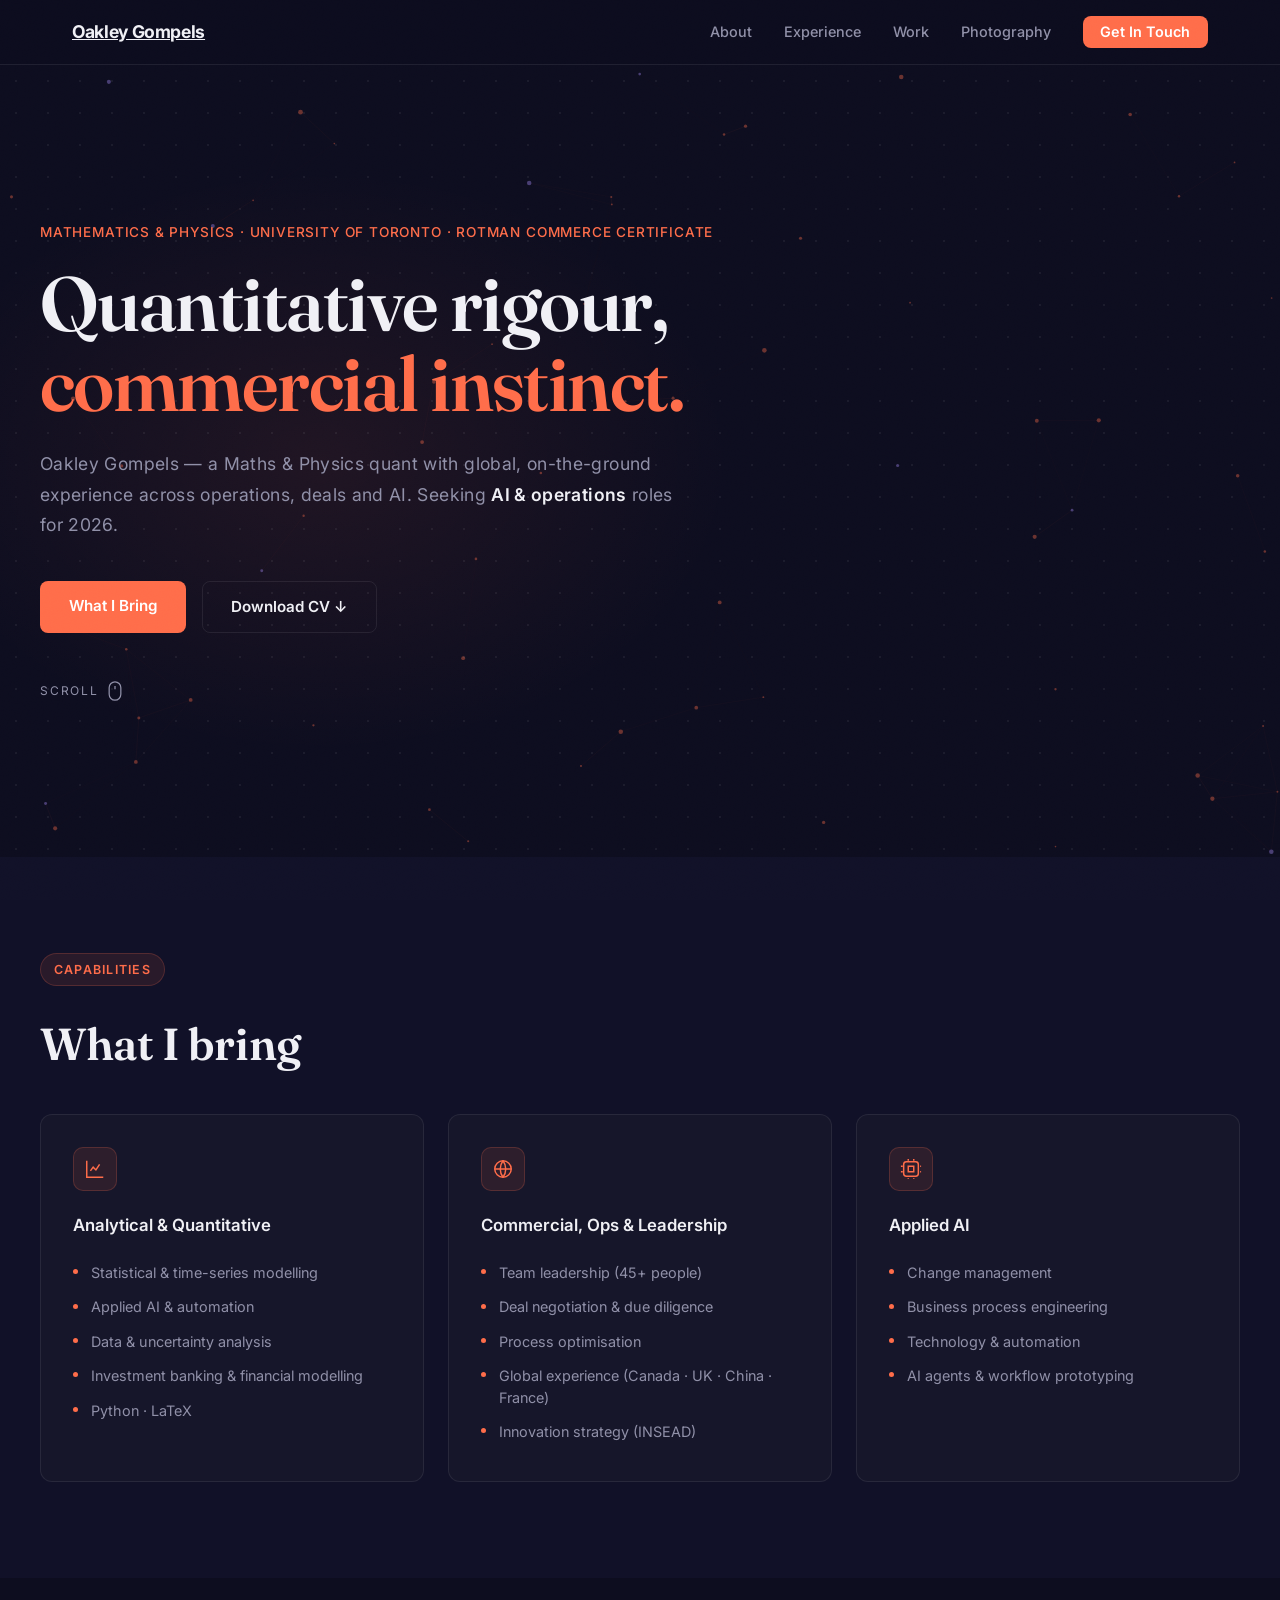
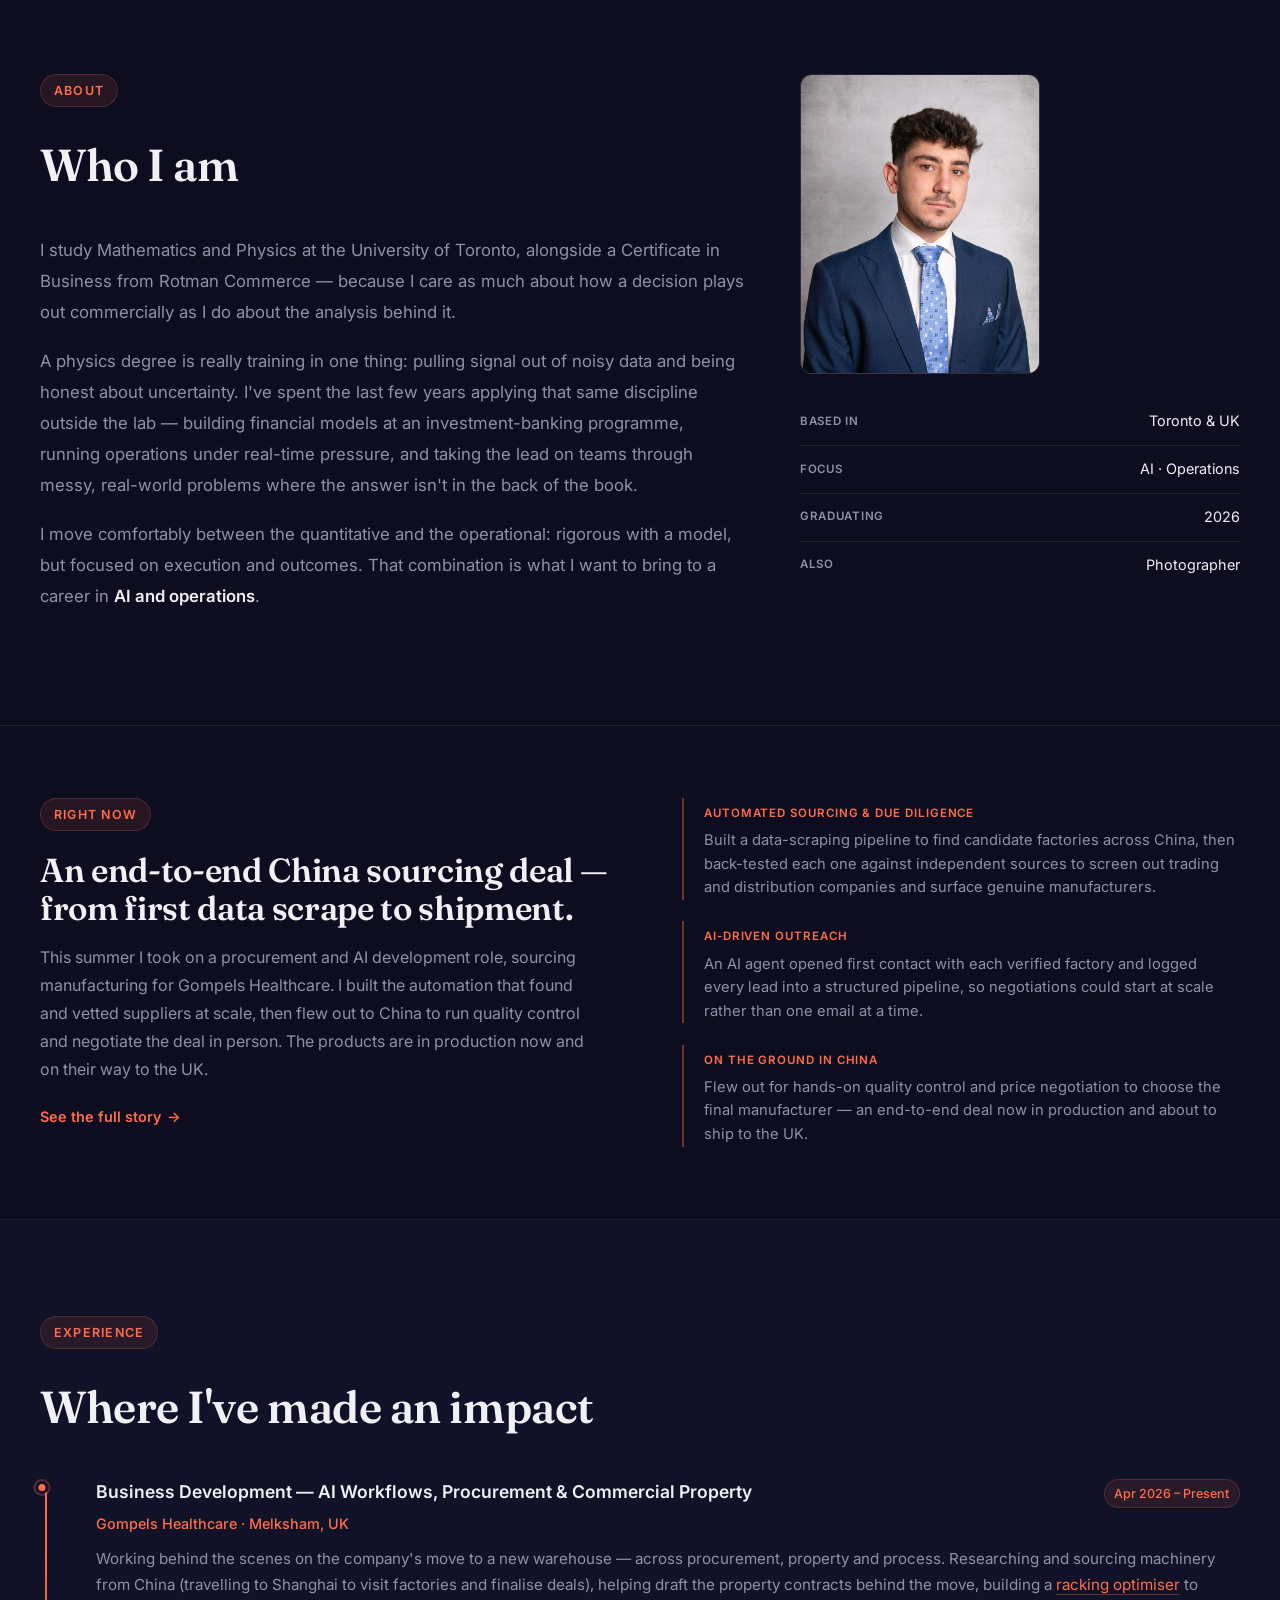
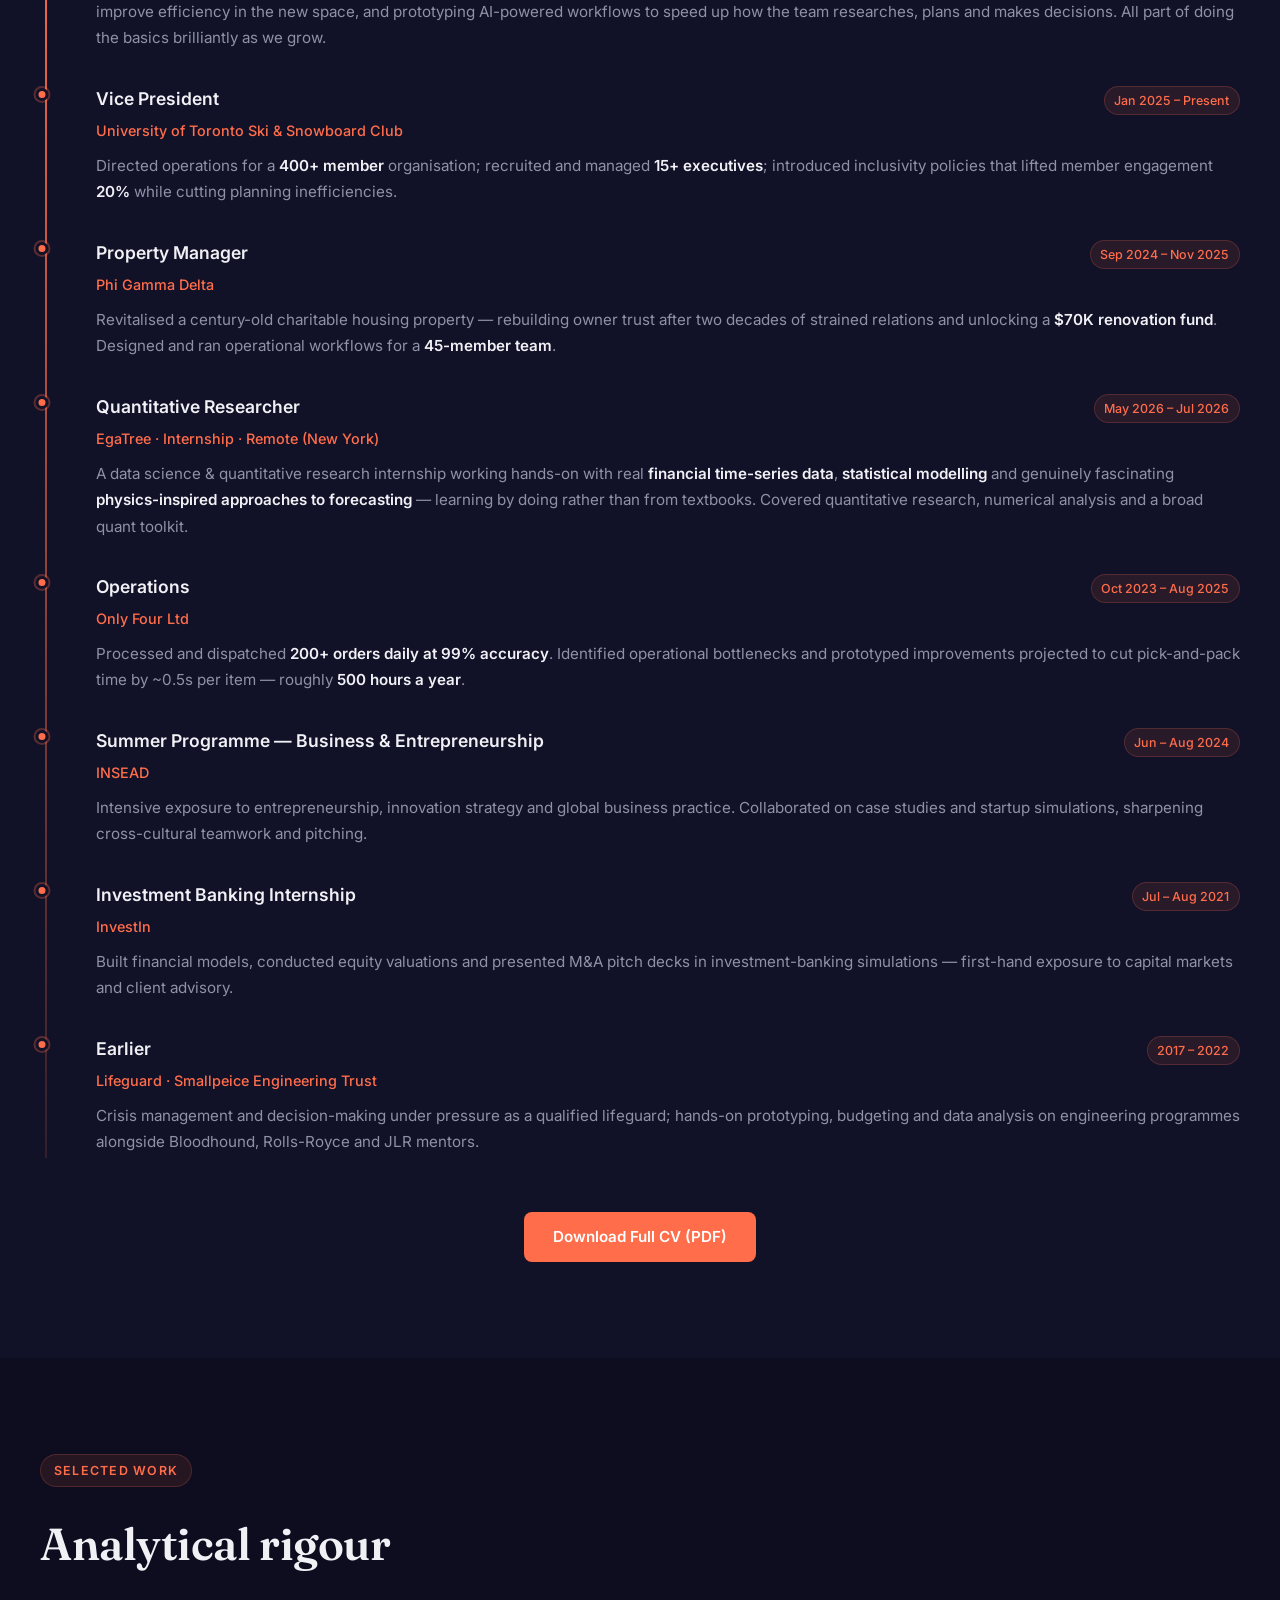
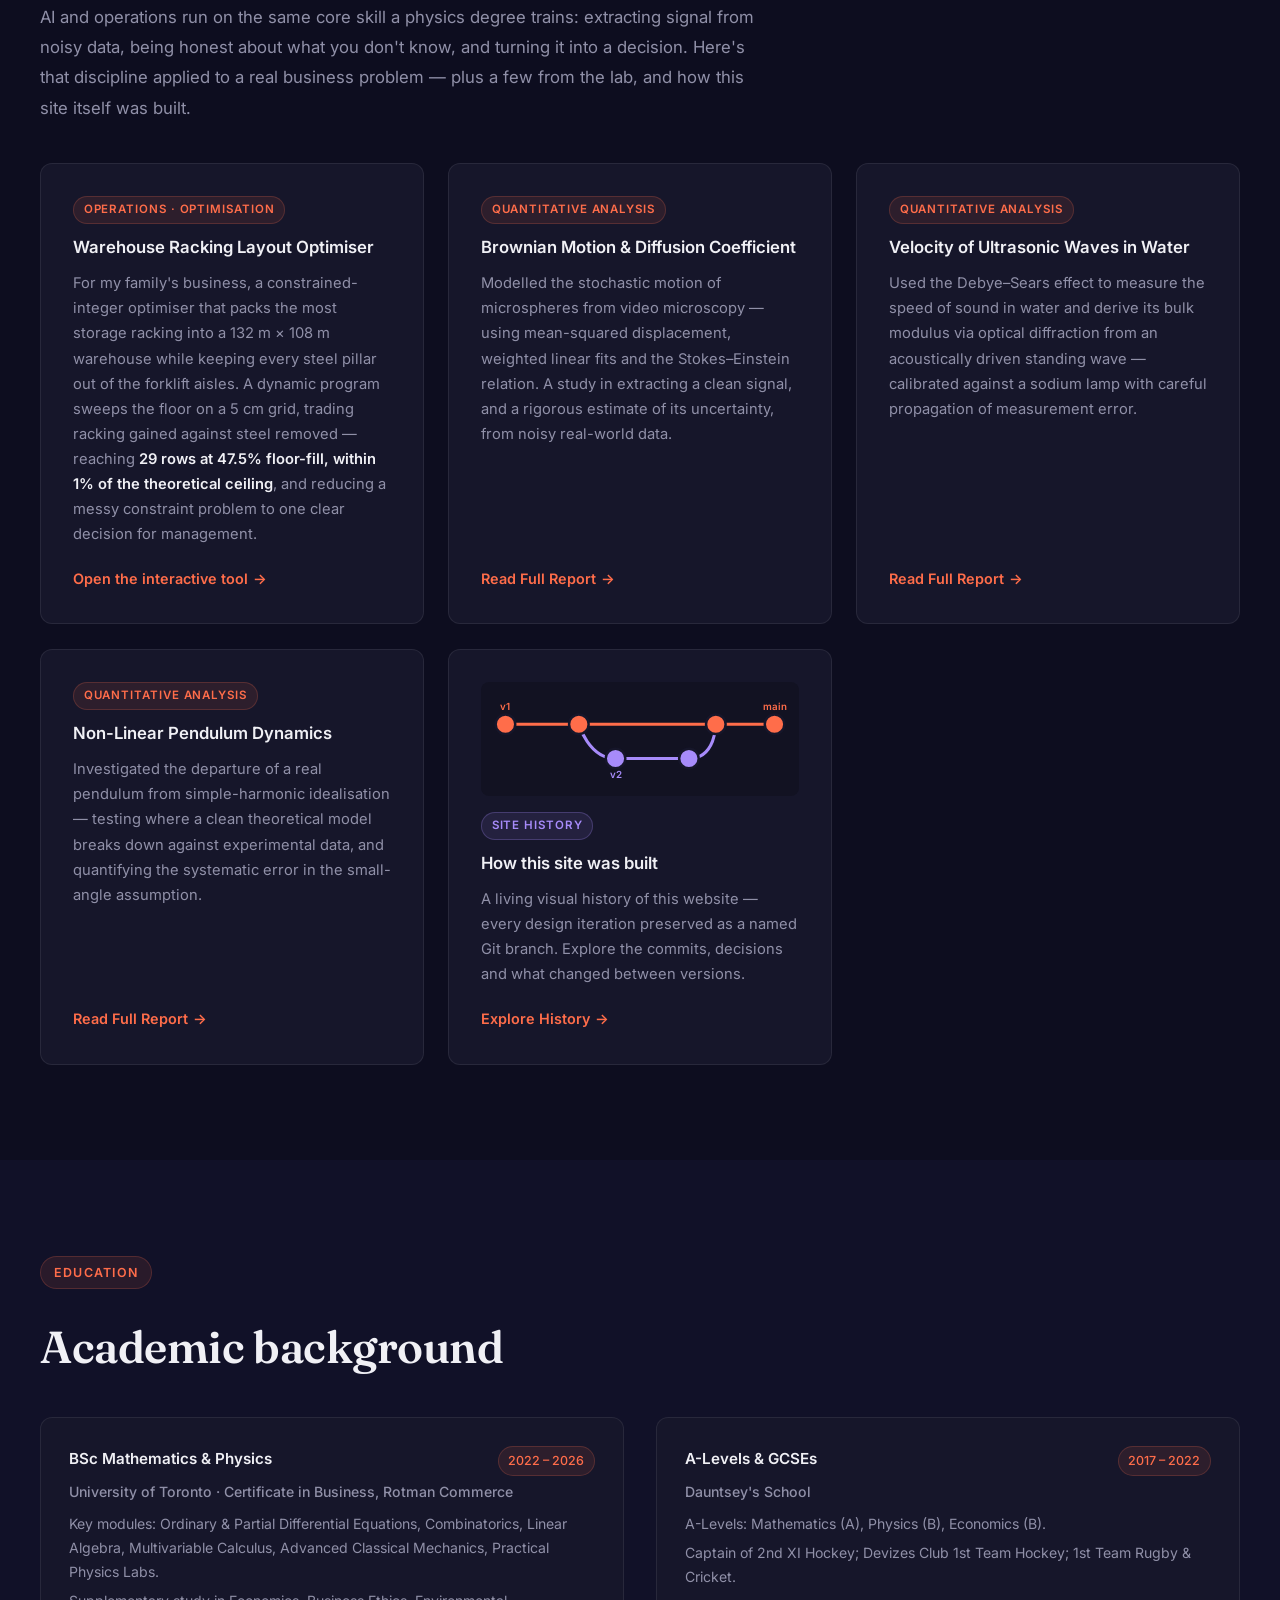
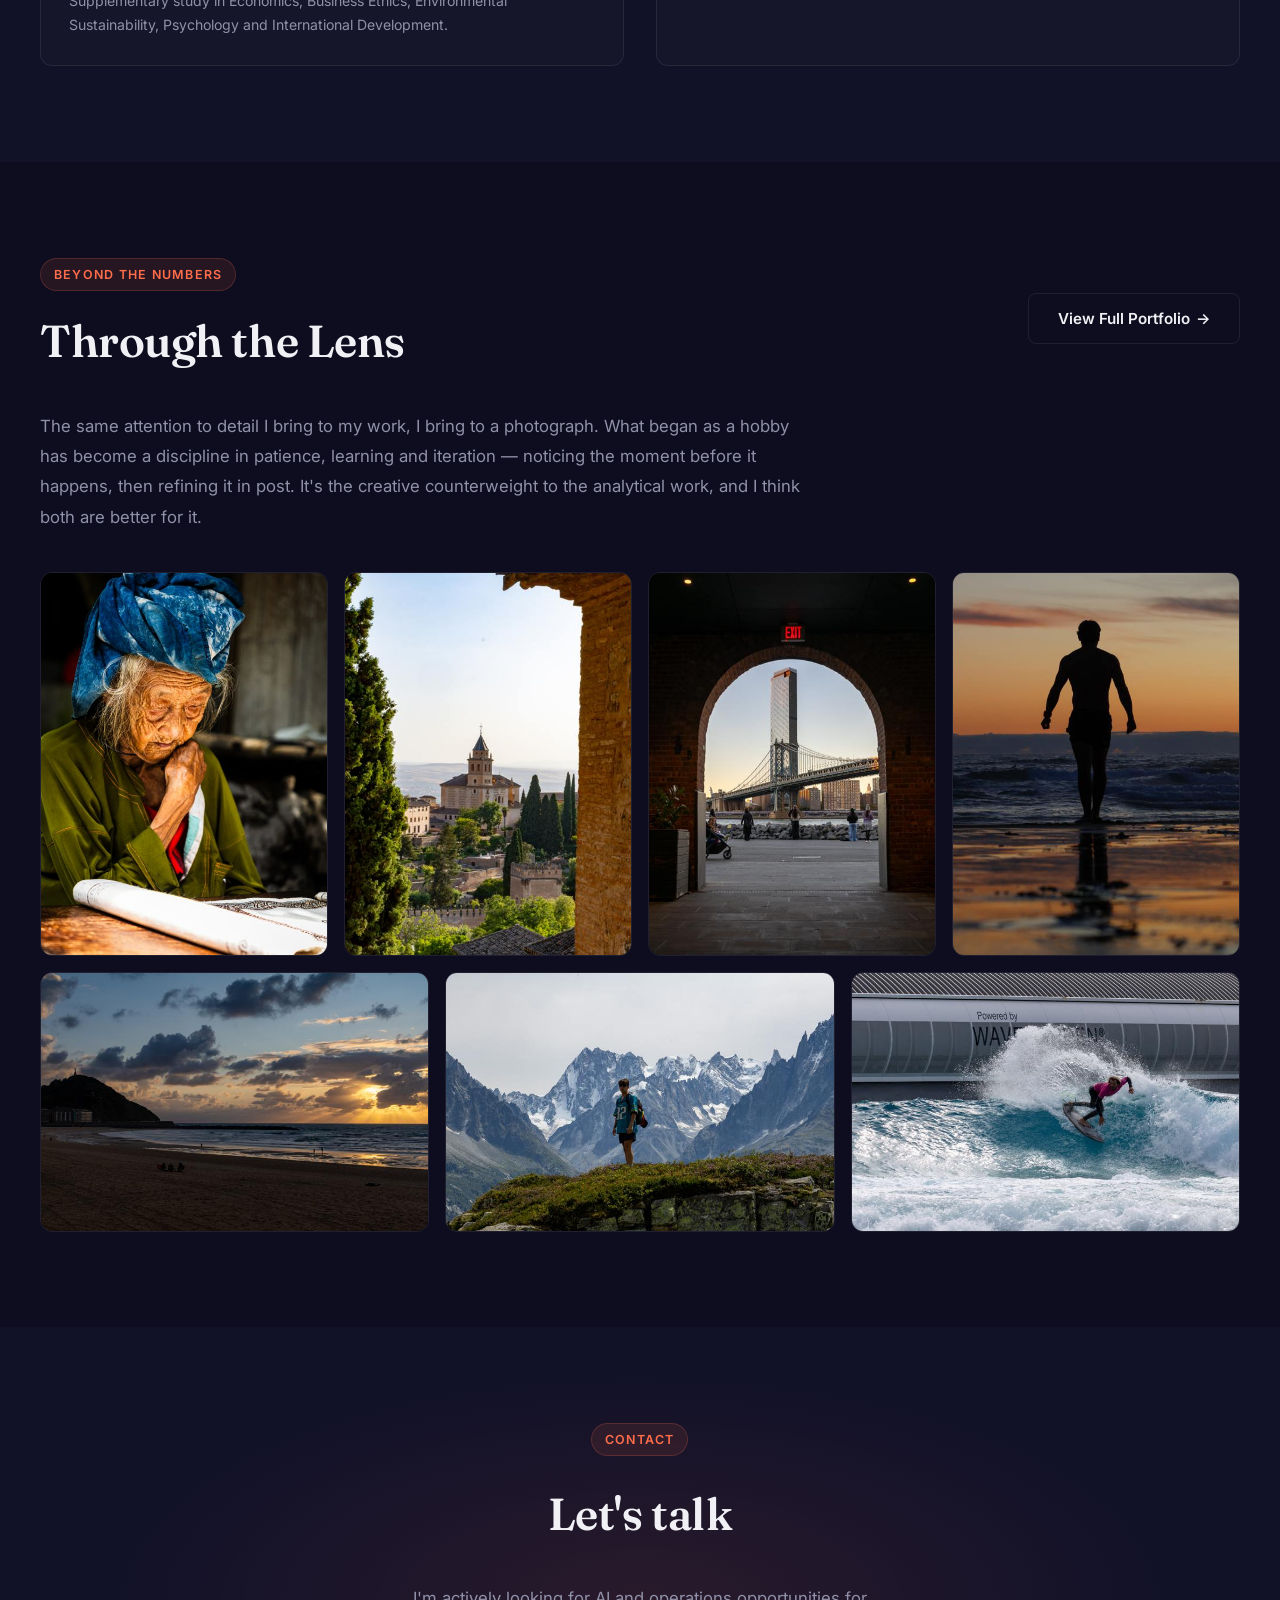
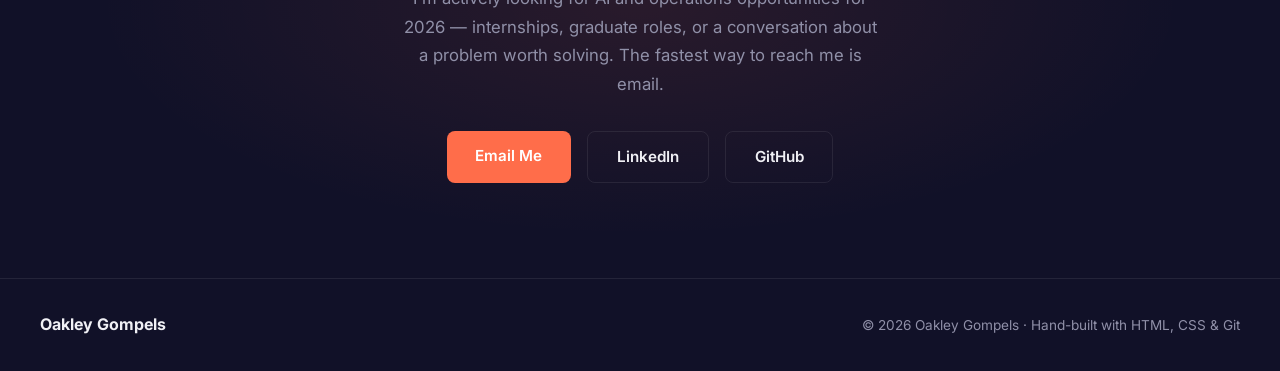
==== commit 223fc4c9: "Reposition to AI & Operations; rework capability boxes; reorder sections" ====
--- a/index.html
+++ b/index.html
@@ -5,8 +5,8 @@
     <meta name="viewport" content="width=device-width, initial-scale=1.0">
 
     <!-- Primary Meta -->
-    <title>Oakley Gompels — Maths & Physics @ Toronto | Finance & Consulting</title>
-    <meta name="description" content="Final-year Mathematics & Physics student at the University of Toronto with hands-on experience in financial modelling, operations and leadership. Seeking finance & consulting roles for 2026.">
+    <title>Oakley Gompels — Maths & Physics @ Toronto | AI & Operations</title>
+    <meta name="description" content="Final-year Mathematics & Physics student at the University of Toronto with hands-on experience in financial modelling, operations and leadership. Seeking AI & operations roles for 2026.">
     <meta name="author" content="Oakley Gompels">
     <meta name="theme-color" content="#0d0d1f">
     <link rel="canonical" href="https://ogompels.com/">
@@ -14,12 +14,12 @@
     <!-- Open Graph / social share -->
     <meta property="og:type" content="website">
     <meta property="og:title" content="Oakley Gompels — Quantitative rigour, commercial instinct">
-    <meta property="og:description" content="Maths & Physics student at the University of Toronto. Financial modelling, operations turnaround, leadership. Seeking finance & consulting roles for 2026.">
+    <meta property="og:description" content="Maths & Physics student at the University of Toronto. Financial modelling, operations turnaround, leadership. Seeking AI & operations roles for 2026.">
     <meta property="og:url" content="https://ogompels.com/">
     <meta property="og:image" content="https://ogompels.com/Pictures/thumbs/spain_landscape.jpg">
     <meta name="twitter:card" content="summary_large_image">
     <meta name="twitter:title" content="Oakley Gompels — Quantitative rigour, commercial instinct">
-    <meta name="twitter:description" content="Maths & Physics @ Toronto. Financial modelling, operations, leadership. Seeking finance & consulting roles for 2026.">
+    <meta name="twitter:description" content="Maths & Physics @ Toronto. Financial modelling, operations, leadership. Seeking AI & operations roles for 2026.">
     <meta name="twitter:image" content="https://ogompels.com/Pictures/thumbs/spain_landscape.jpg">
 
     <!-- Favicon (inline monogram) -->
@@ -27,7 +27,7 @@
 
     <!-- Flag JS support so scroll-reveal only hides content when JS can restore it -->
     <script>document.documentElement.classList.add('js');</script>
-    <link rel="stylesheet" href="style.css?v=6">
+    <link rel="stylesheet" href="style.css?v=7">
     <link rel="preconnect" href="https://fonts.googleapis.com">
     <link href="https://fonts.googleapis.com/css2?family=Inter:wght@300;400;500;600;700;800&family=Fraunces:opsz,wght@9..144,400;9..144,500;9..144,600&display=swap" rel="stylesheet">
 
@@ -107,18 +107,97 @@
             <p class="hero-eyebrow">Mathematics &amp; Physics · University of Toronto · Rotman Commerce Certificate</p>
             <h1>Quantitative rigour,<br><span class="hero-highlight">commercial instinct.</span></h1>
             <p class="hero-sub">
-                I'm Oakley — a final-year Maths &amp; Physics student who turns analysis into outcomes.
-                I've built valuation models, optimised a real warehouse layout, and unlocked a $70K
-                turnaround. Seeking <strong>finance &amp; consulting</strong> roles for 2026.
+                Oakley Gompels — a Maths &amp; Physics quant with global, on-the-ground experience
+                across operations, deals and AI. Seeking <strong>AI &amp; operations</strong> roles for 2026.
             </p>
             <div class="hero-actions">
-                <a href="#experience" class="btn-primary">See My Experience</a>
+                <a href="#skills" class="btn-primary">What I Bring</a>
                 <a href="Oakley Gompels CV v2.pdf" class="btn-secondary" download="Oakley Gompels CV.pdf">Download CV <span class="arrow">↓</span></a>
             </div>
             <div class="hero-scroll" aria-hidden="true">
                 <span>Scroll</span>
                 <svg viewBox="0 0 16 24" fill="none" stroke="currentColor" stroke-width="1.5" width="14" height="20"><rect x="1" y="1" width="14" height="22" rx="7"/><line x1="8" y1="6" x2="8" y2="10" class="hero-scroll-dot"/></svg>
             </div>
+        </div>
+    </section>
+
+    <!-- Skills / Capabilities -->
+    <section id="skills" class="section section-alt">
+        <div class="container">
+            <div class="section-label reveal">Capabilities</div>
+            <h2 class="reveal">What I bring</h2>
+            <div class="skills-grid">
+                <div class="skill-card reveal">
+                    <div class="skill-icon" aria-hidden="true">
+                        <svg width="22" height="22" viewBox="0 0 24 24" fill="none" stroke="currentColor" stroke-width="1.6"><path d="M3 3v18h18"/><path d="M7 14l3-4 3 3 4-6"/></svg>
+                    </div>
+                    <h3>Analytical &amp; Quantitative</h3>
+                    <ul>
+                        <li>Statistical &amp; time-series modelling</li>
+                        <li>Applied AI &amp; automation</li>
+                        <li>Data &amp; uncertainty analysis</li>
+                        <li>Investment banking &amp; financial modelling</li>
+                        <li>Python · LaTeX</li>
+                    </ul>
+                </div>
+                <div class="skill-card reveal">
+                    <div class="skill-icon" aria-hidden="true">
+                        <svg width="22" height="22" viewBox="0 0 24 24" fill="none" stroke="currentColor" stroke-width="1.6"><circle cx="12" cy="12" r="9"/><path d="M12 3a15 15 0 0 1 0 18M12 3a15 15 0 0 0 0 18M3 12h18"/></svg>
+                    </div>
+                    <h3>Commercial, Ops &amp; Leadership</h3>
+                    <ul>
+                        <li>Team leadership (45+ people)</li>
+                        <li>Deal negotiation &amp; due diligence</li>
+                        <li>Process optimisation</li>
+                        <li>Global experience (Canada · UK · China · France)</li>
+                        <li>Innovation strategy (INSEAD)</li>
+                    </ul>
+                </div>
+                <div class="skill-card reveal">
+                    <div class="skill-icon" aria-hidden="true">
+                        <svg width="22" height="22" viewBox="0 0 24 24" fill="none" stroke="currentColor" stroke-width="1.6"><rect x="4" y="4" width="16" height="16" rx="3"/><path d="M9 9h6v6H9z"/><path d="M9 1v2M15 1v2M9 22v1M15 22v1M1 9h2M1 15h2M22 9h1M22 15h1"/></svg>
+                    </div>
+                    <h3>Applied AI</h3>
+                    <ul>
+                        <li>Change management</li>
+                        <li>Business process engineering</li>
+                        <li>Technology &amp; automation</li>
+                        <li>AI agents &amp; workflow prototyping</li>
+                    </ul>
+                </div>
+            </div>
+        </div>
+    </section>
+
+    <!-- About Section -->
+    <section id="about" class="section">
+        <div class="container about-layout">
+            <div class="about-text reveal">
+                <div class="section-label">About</div>
+                <h2>Who I am</h2>
+                <p>I study Mathematics and Physics at the University of Toronto, alongside a
+                Certificate in Business from Rotman Commerce — because I care as much about how a
+                decision plays out commercially as I do about the analysis behind it.</p>
+                <p>A physics degree is really training in one thing: pulling signal out of noisy
+                data and being honest about uncertainty. I've spent the last few years applying that
+                same discipline outside the lab — building financial models at an investment-banking
+                programme, running operations under real-time pressure, and taking the lead on teams
+                through messy, real-world problems where the answer isn't in the back of the book.</p>
+                <p>I move comfortably between the quantitative and the operational: rigorous with a
+                model, but focused on execution and outcomes. That combination is what I want to
+                bring to a career in <strong>AI and operations</strong>.</p>
+            </div>
+            <aside class="about-aside reveal">
+                <div class="about-photo">
+                    <img src="Pictures/oakley.jpg" alt="Oakley Gompels" loading="lazy">
+                </div>
+                <ul class="about-facts">
+                    <li><span>Based in</span> Toronto &amp; UK</li>
+                    <li><span>Focus</span> AI · Operations</li>
+                    <li><span>Graduating</span> 2026</li>
+                    <li><span>Also</span> Photographer</li>
+                </ul>
+            </aside>
         </div>
     </section>
 
@@ -156,84 +235,6 @@
         </div>
     </section>
 
-    <!-- About Section -->
-    <section id="about" class="section section-alt">
-        <div class="container about-layout">
-            <div class="about-text reveal">
-                <div class="section-label">About</div>
-                <h2>Who I am</h2>
-                <p>I study Mathematics and Physics at the University of Toronto, alongside a
-                Certificate in Business from Rotman Commerce — because I care as much about how a
-                decision plays out commercially as I do about the theory behind it.</p>
-                <p>A physics degree is really training in one thing: pulling signal out of noisy
-                data and being honest about uncertainty. I've spent the last few years applying that
-                same discipline outside the lab — building financial models at an investment-banking
-                programme, running operations under real-time pressure, and leading teams through
-                messy, real-world problems where the answer isn't in the back of the book.</p>
-                <p>I move comfortably between the quantitative and the operational: rigorous with a
-                model, but focused on execution and outcomes. That combination is what I want to
-                bring to a career in <strong>finance and consulting</strong>.</p>
-            </div>
-            <aside class="about-aside reveal">
-                <div class="about-photo">
-                    <img src="Pictures/oakley.jpg" alt="Oakley Gompels" loading="lazy">
-                </div>
-                <ul class="about-facts">
-                    <li><span>Based in</span> Toronto &amp; UK</li>
-                    <li><span>Focus</span> Finance · Consulting</li>
-                    <li><span>Graduating</span> 2026</li>
-                    <li><span>Also</span> Photographer</li>
-                </ul>
-            </aside>
-        </div>
-    </section>
-
-    <!-- Skills / Capabilities -->
-    <section id="skills" class="section">
-        <div class="container">
-            <div class="section-label reveal">Capabilities</div>
-            <h2 class="reveal">What I bring</h2>
-            <div class="skills-grid">
-                <div class="skill-card reveal">
-                    <div class="skill-icon" aria-hidden="true">
-                        <svg width="22" height="22" viewBox="0 0 24 24" fill="none" stroke="currentColor" stroke-width="1.6"><path d="M3 3v18h18"/><path d="M7 14l3-4 3 3 4-6"/></svg>
-                    </div>
-                    <h3>Analytical &amp; Quantitative</h3>
-                    <ul>
-                        <li>Statistical &amp; time-series modelling</li>
-                        <li>Data analysis &amp; statistics</li>
-                        <li>Uncertainty &amp; error analysis</li>
-                        <li>Python · LaTeX</li>
-                    </ul>
-                </div>
-                <div class="skill-card reveal">
-                    <div class="skill-icon" aria-hidden="true">
-                        <svg width="22" height="22" viewBox="0 0 24 24" fill="none" stroke="currentColor" stroke-width="1.6"><circle cx="12" cy="12" r="9"/><path d="M12 3a15 15 0 0 1 0 18M12 3a15 15 0 0 0 0 18M3 12h18"/></svg>
-                    </div>
-                    <h3>Commercial &amp; Strategy</h3>
-                    <ul>
-                        <li>Deal negotiation &amp; due diligence</li>
-                        <li>Data scraping &amp; automation pipelines</li>
-                        <li>Innovation strategy (INSEAD)</li>
-                        <li>Business ethics &amp; economics</li>
-                    </ul>
-                </div>
-                <div class="skill-card reveal">
-                    <div class="skill-icon" aria-hidden="true">
-                        <svg width="22" height="22" viewBox="0 0 24 24" fill="none" stroke="currentColor" stroke-width="1.6"><path d="M16 21v-2a4 4 0 0 0-4-4H6a4 4 0 0 0-4 4v2"/><circle cx="9" cy="7" r="4"/><path d="M22 21v-2a4 4 0 0 0-3-3.87M16 3.13A4 4 0 0 1 16 11"/></svg>
-                    </div>
-                    <h3>Leadership &amp; Operations</h3>
-                    <ul>
-                        <li>Team leadership (45+ people)</li>
-                        <li>Stakeholder management</li>
-                        <li>Process optimisation</li>
-                        <li>Crisis management under pressure</li>
-                    </ul>
-                </div>
-            </div>
-        </div>
-    </section>
-
     <!-- Experience Section -->
     <section id="experience" class="section section-alt">
         <div class="container">
@@ -264,6 +265,34 @@
                     <div class="tl-dot"></div>
                     <div class="tl-body">
                         <div class="tl-head">
+                            <h3>Vice President</h3>
+                            <span class="cv-date">Jan 2025 – Present</span>
+                        </div>
+                        <p class="tl-org">University of Toronto Ski &amp; Snowboard Club</p>
+                        <p>Directed operations for a <strong>400+ member</strong> organisation; recruited and
+                        managed <strong>15+ executives</strong>; introduced inclusivity policies that lifted
+                        member engagement <strong>20%</strong> while cutting planning inefficiencies.</p>
+                    </div>
+                </div>
+
+                <div class="tl-item reveal">
+                    <div class="tl-dot"></div>
+                    <div class="tl-body">
+                        <div class="tl-head">
+                            <h3>Property Manager</h3>
+                            <span class="cv-date">Sep 2024 – Nov 2025</span>
+                        </div>
+                        <p class="tl-org">Phi Gamma Delta</p>
+                        <p>Revitalised a century-old charitable housing property — rebuilding owner trust
+                        after two decades of strained relations and unlocking a <strong>$70K renovation
+                        fund</strong>. Designed and ran operational workflows for a <strong>45-member team</strong>.</p>
+                    </div>
+                </div>
+
+                <div class="tl-item reveal">
+                    <div class="tl-dot"></div>
+                    <div class="tl-body">
+                        <div class="tl-head">
                             <h3>Quantitative Researcher</h3>
                             <span class="cv-date">May 2026 – Jul 2026</span>
                         </div>
@@ -280,34 +309,6 @@
                     <div class="tl-dot"></div>
                     <div class="tl-body">
                         <div class="tl-head">
-                            <h3>Vice President</h3>
-                            <span class="cv-date">Jan 2025 – Present</span>
-                        </div>
-                        <p class="tl-org">University of Toronto Ski &amp; Snowboard Club</p>
-                        <p>Directed operations for a <strong>400+ member</strong> organisation; recruited and
-                        managed <strong>15+ executives</strong>; introduced inclusivity policies that lifted
-                        member engagement <strong>20%</strong> while cutting planning inefficiencies.</p>
-                    </div>
-                </div>
-
-                <div class="tl-item reveal">
-                    <div class="tl-dot"></div>
-                    <div class="tl-body">
-                        <div class="tl-head">
-                            <h3>Property Manager</h3>
-                            <span class="cv-date">Sep 2024 – Nov 2025</span>
-                        </div>
-                        <p class="tl-org">Phi Gamma Delta</p>
-                        <p>Revitalised a century-old charitable housing property — rebuilding owner trust
-                        after two decades of strained relations and unlocking a <strong>$70K renovation
-                        fund</strong>. Designed and ran operational workflows for a <strong>45-member team</strong>.</p>
-                    </div>
-                </div>
-
-                <div class="tl-item reveal">
-                    <div class="tl-dot"></div>
-                    <div class="tl-body">
-                        <div class="tl-head">
                             <h3>Operations</h3>
                             <span class="cv-date">Oct 2023 – Aug 2025</span>
                         </div>
@@ -373,7 +374,7 @@
         <div class="container">
             <div class="section-label reveal">Selected Work</div>
             <h2 class="reveal">Analytical rigour</h2>
-            <p class="section-intro reveal">Finance and consulting run on the same core skill a physics degree trains:
+            <p class="section-intro reveal">AI and operations run on the same core skill a physics degree trains:
             extracting signal from noisy data, being honest about what you don't know, and turning
             it into a decision. Here's that discipline applied to a real business problem — plus a few
             from the lab, and how this site itself was built.</p>
@@ -516,7 +517,7 @@
         <div class="container contact-inner">
             <div class="section-label reveal">Contact</div>
             <h2 class="reveal">Let's talk</h2>
-            <p class="contact-sub reveal">I'm actively looking for finance and consulting opportunities
+            <p class="contact-sub reveal">I'm actively looking for AI and operations opportunities
             for 2026 — internships, graduate roles, or a conversation about a problem worth solving.
             The fastest way to reach me is email.</p>
             <div class="contact-links reveal">
--- a/style.css
+++ b/style.css
@@ -1005,6 +1005,7 @@
 .about-photo {
     position: relative;
     aspect-ratio: 4/5;
+    max-width: 240px;
     border-radius: var(--radius);
     border: 1px solid var(--border);
     background:
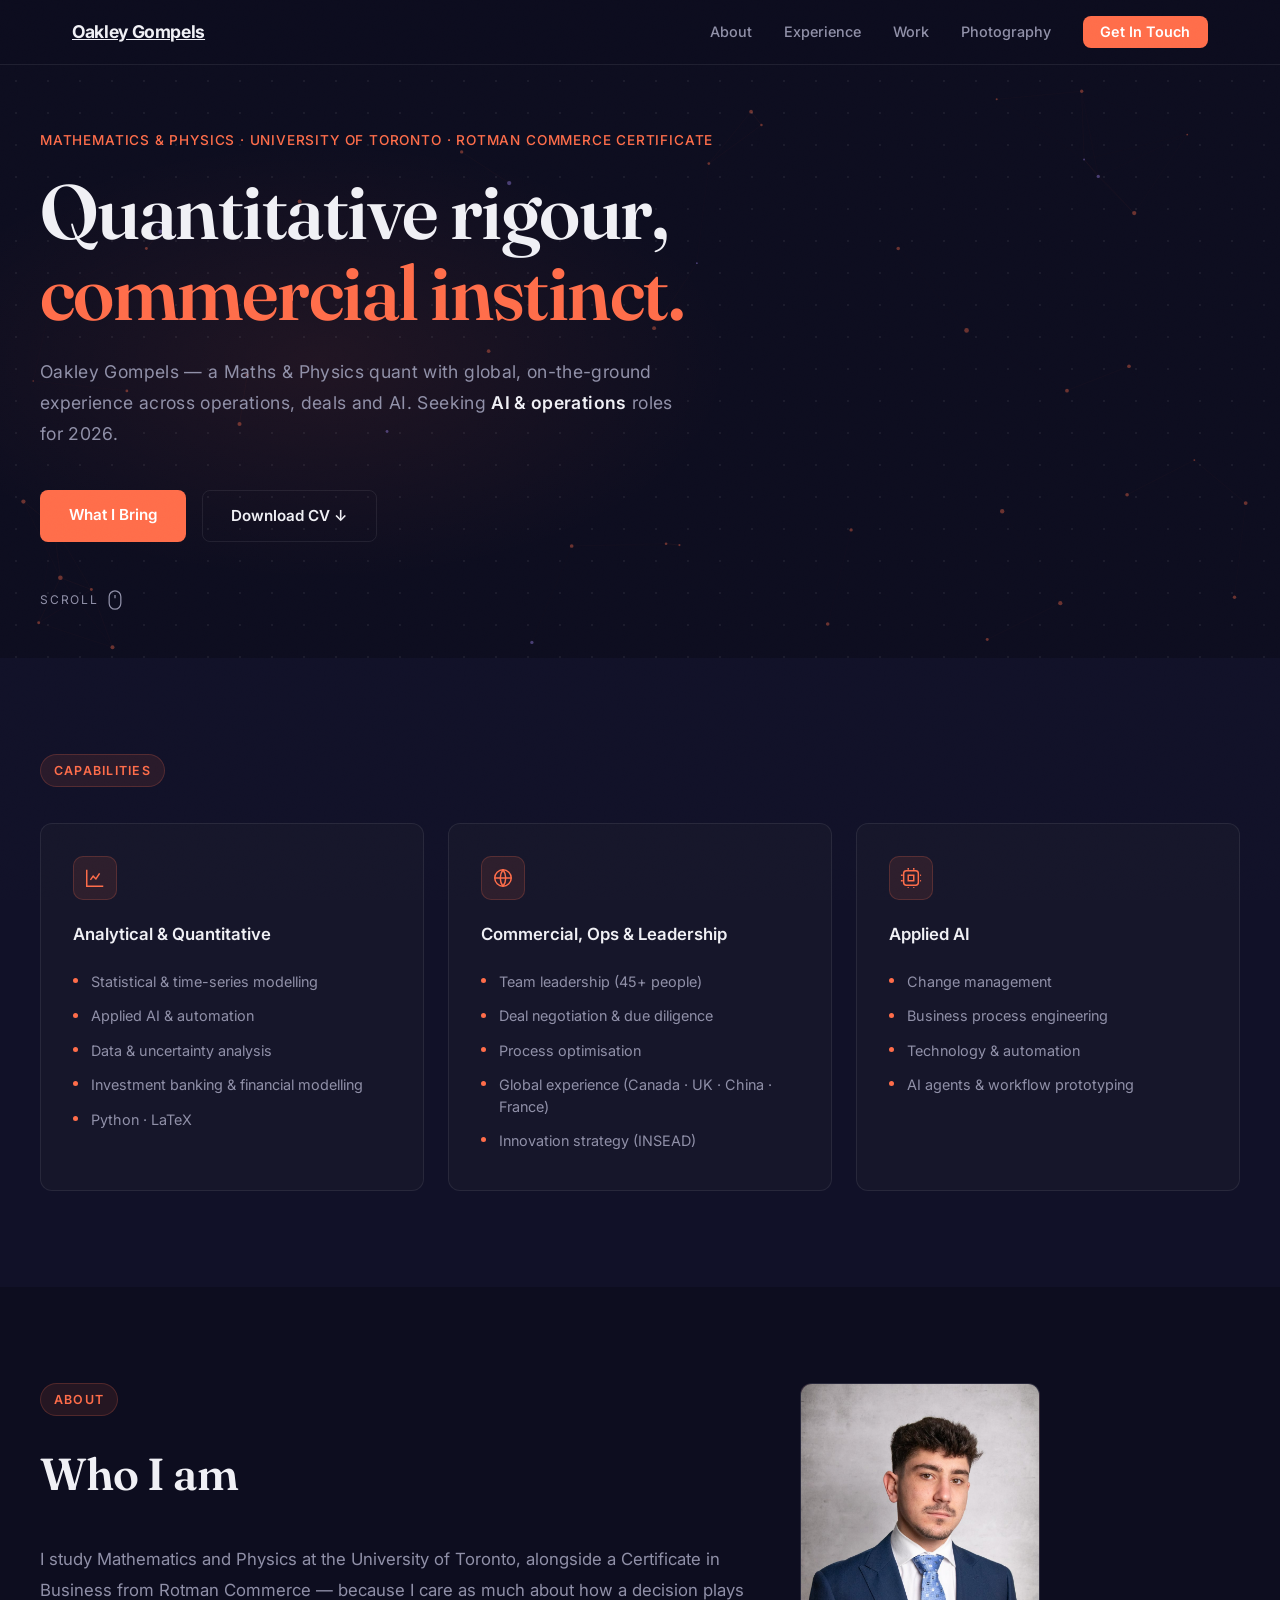
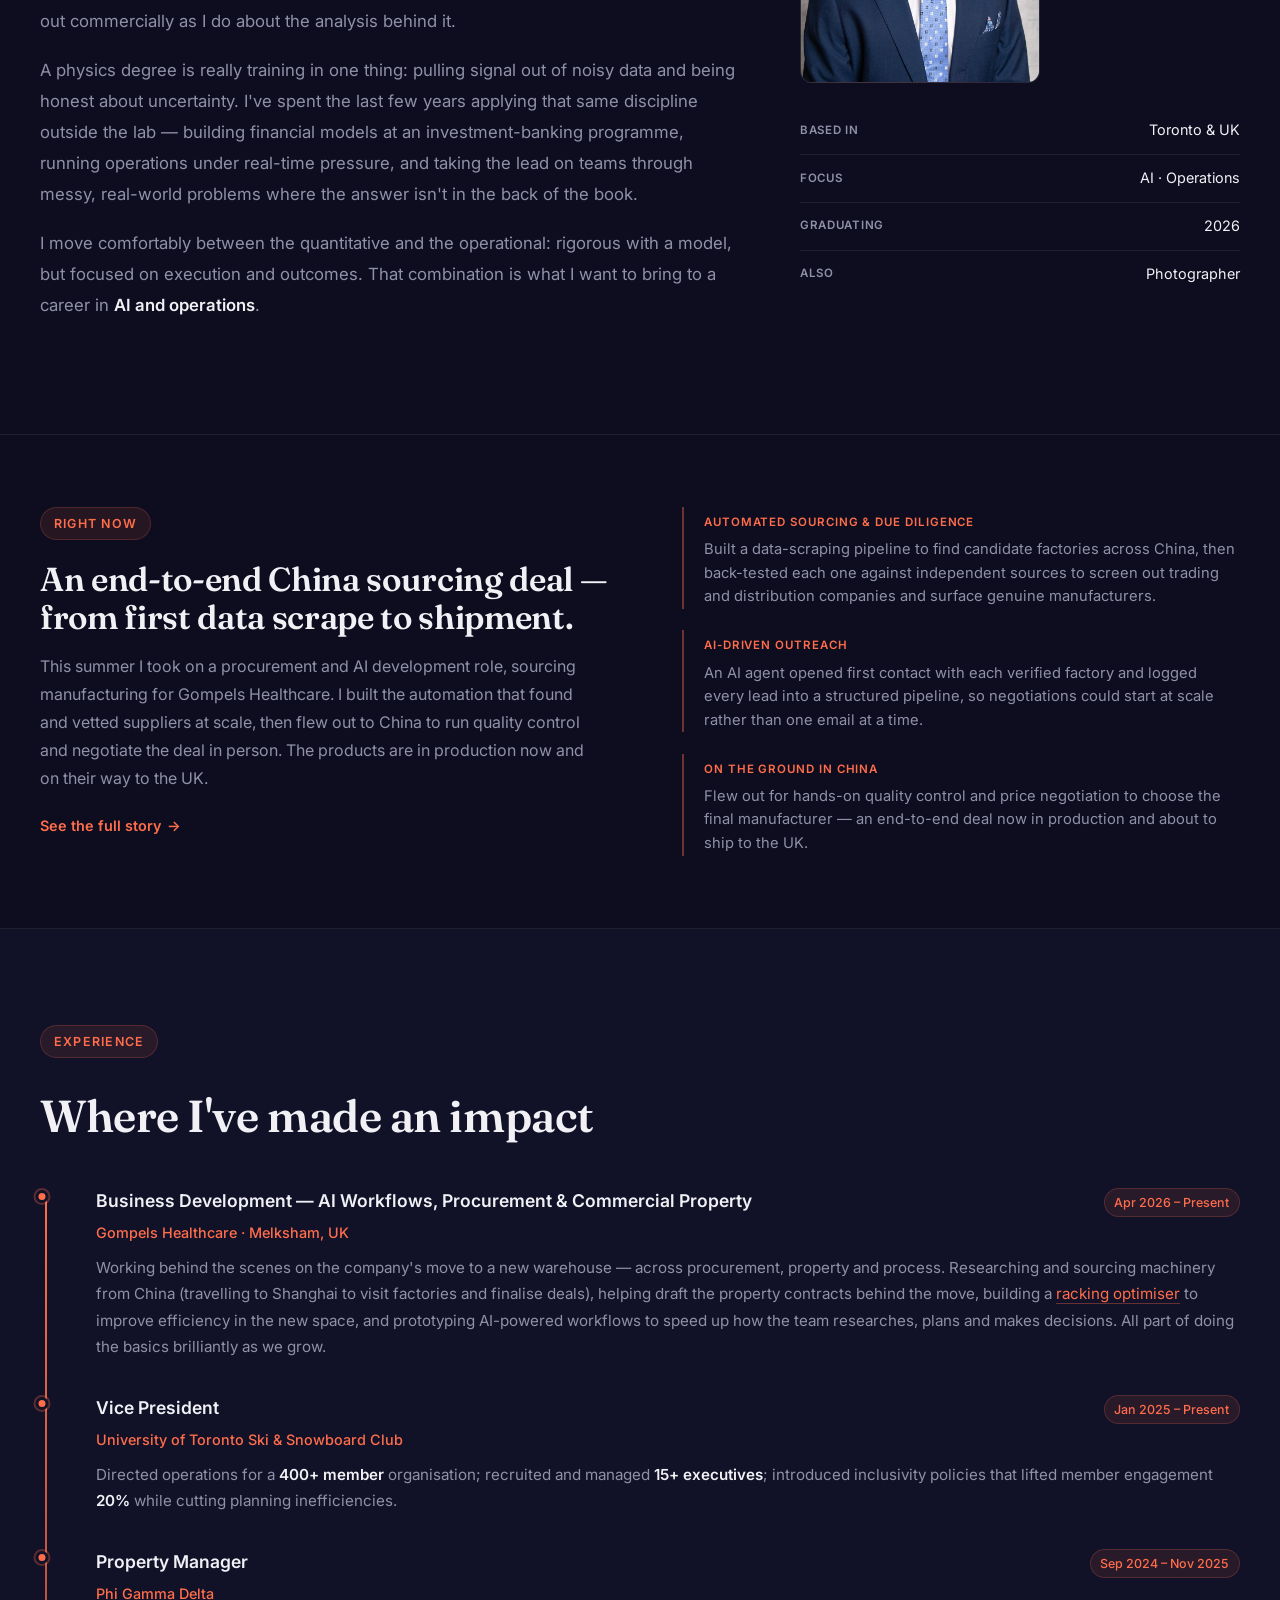
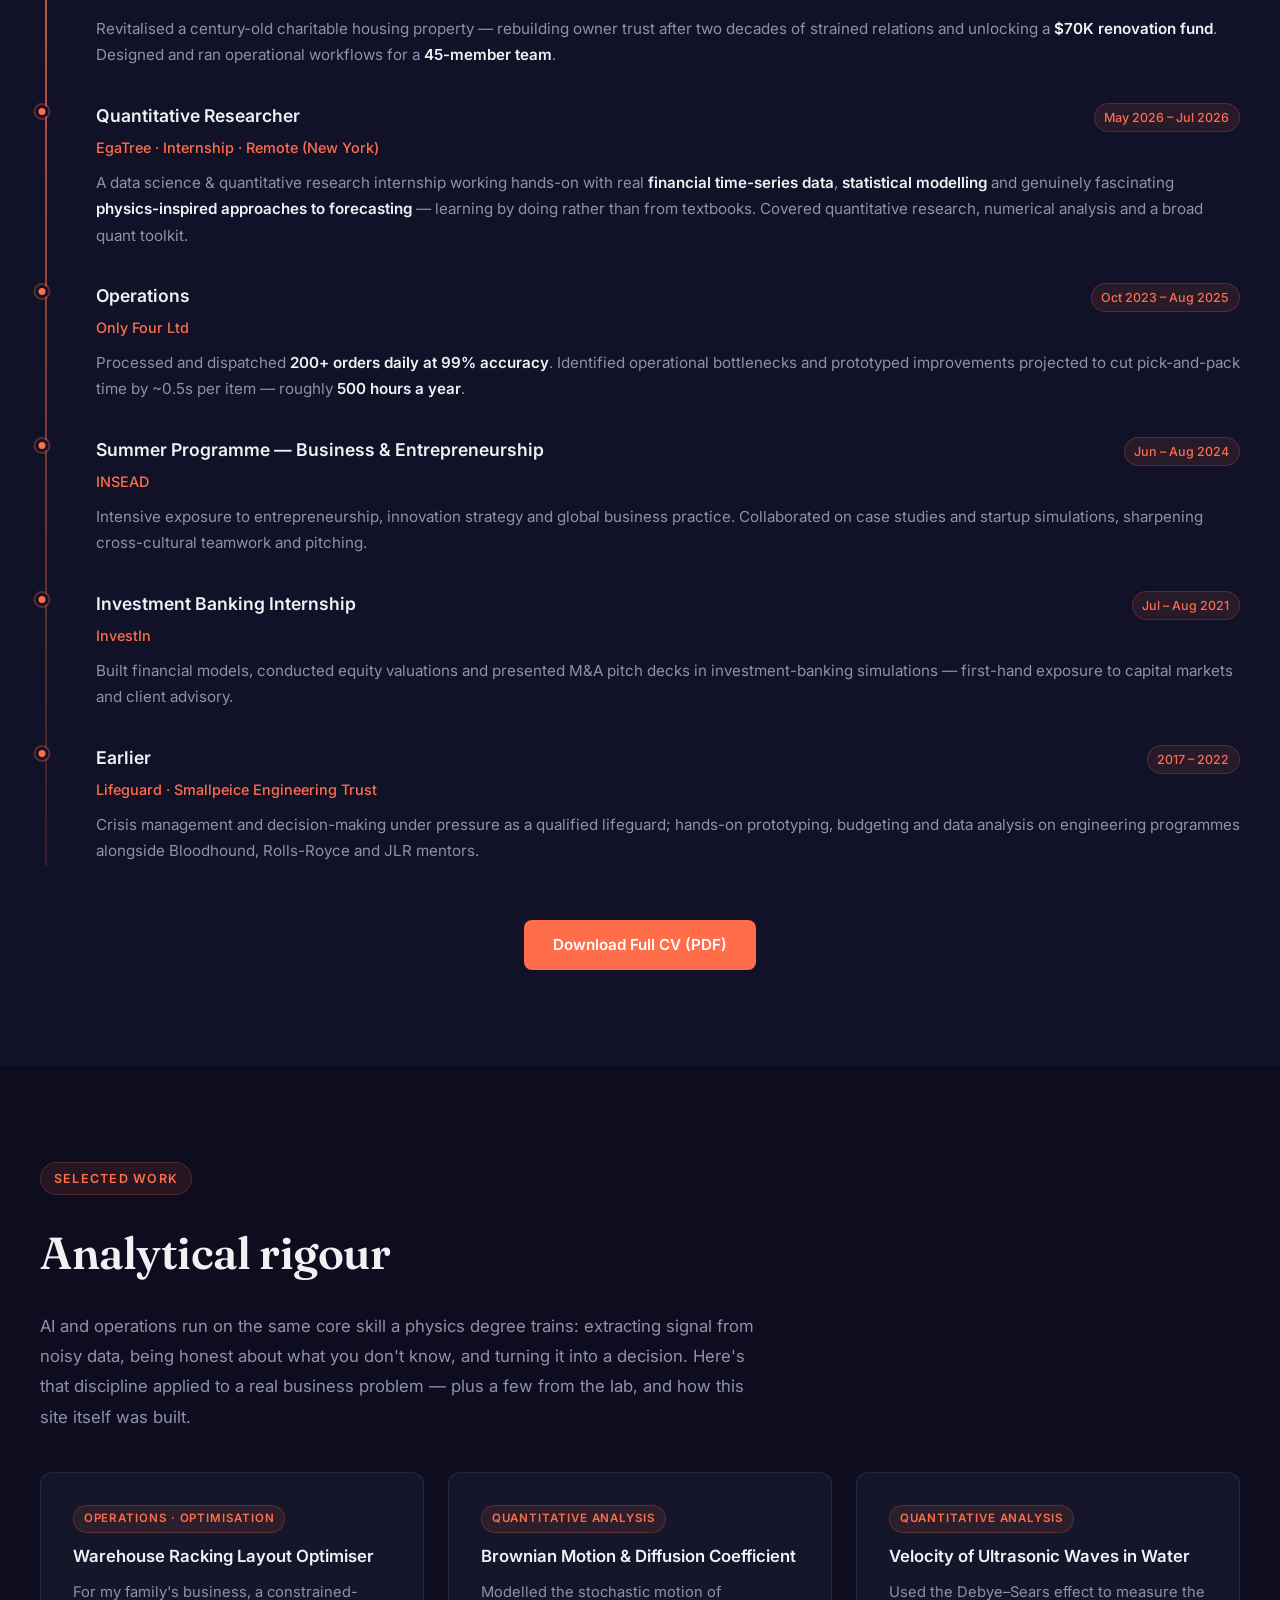
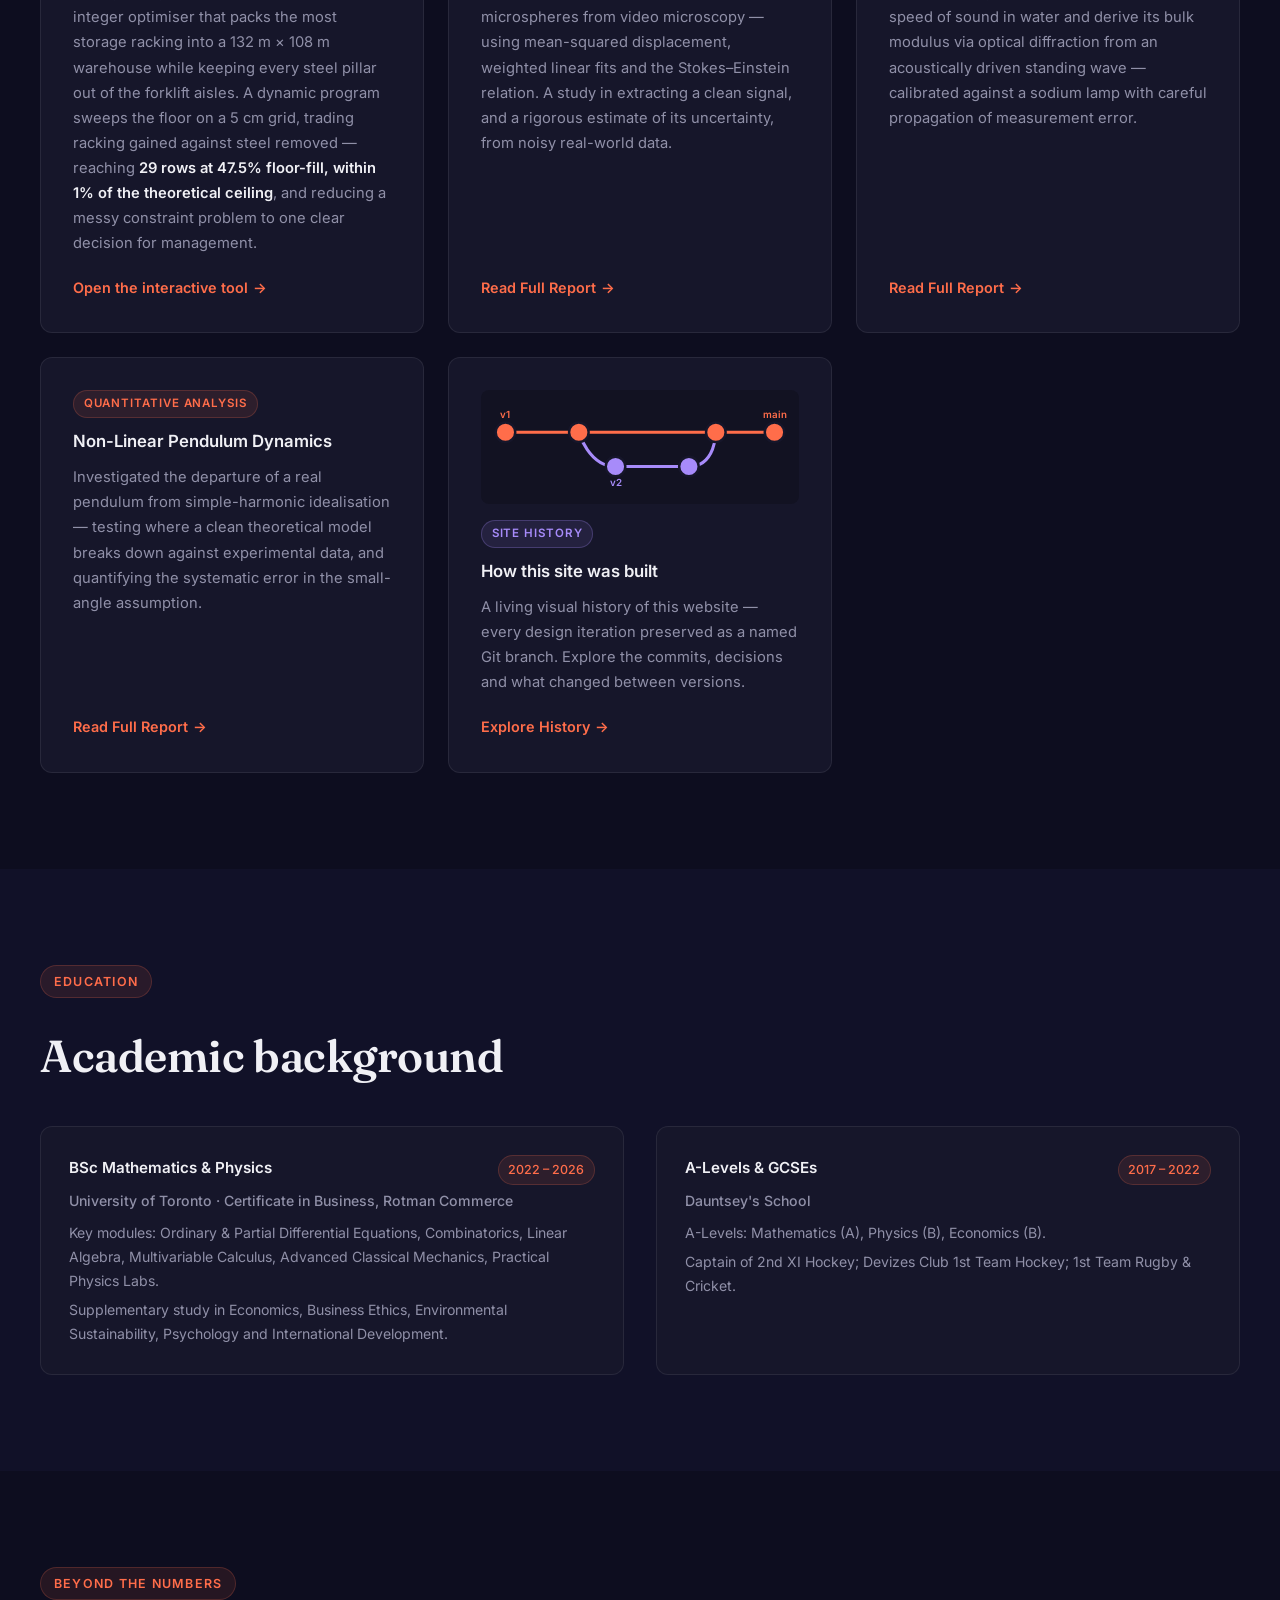
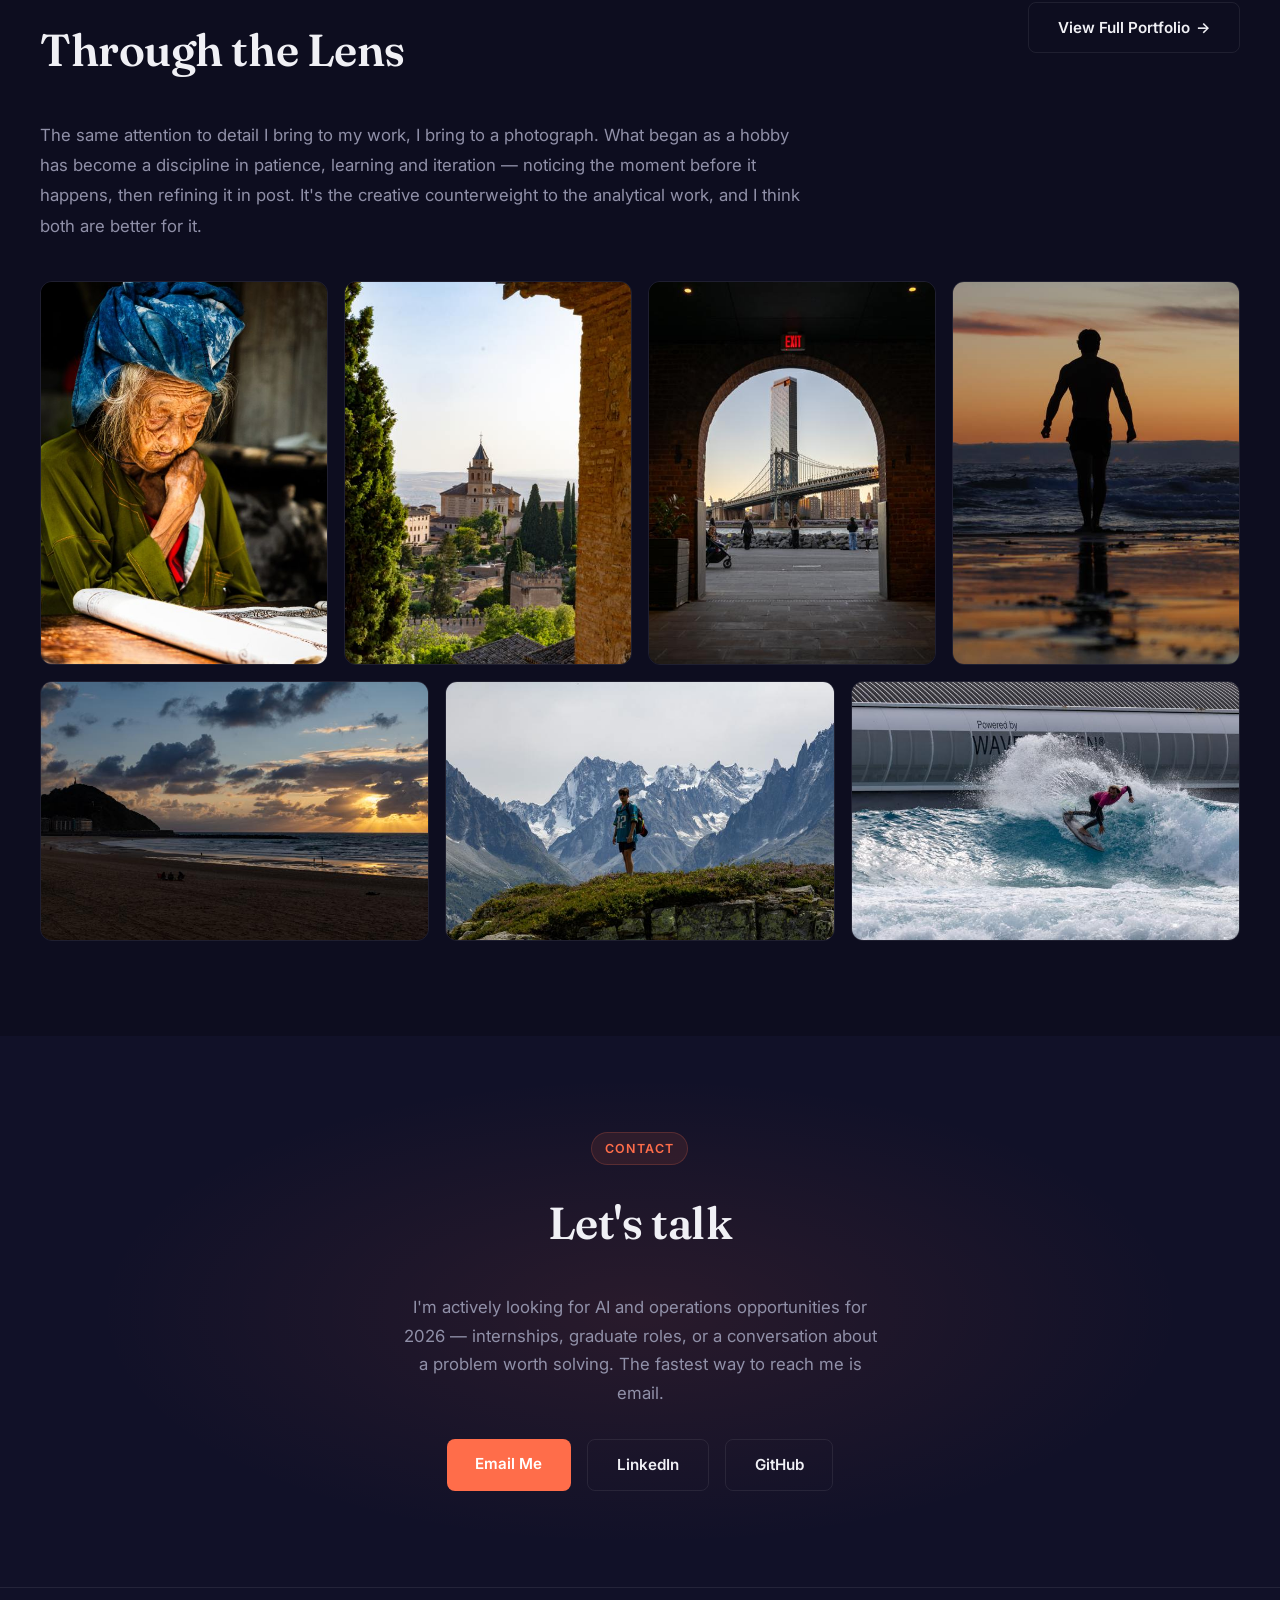
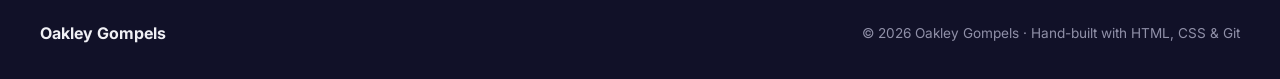
==== commit 9928b8c3: "Reposition to AI & Operations; rework capability boxes; reorder sections" ====
--- a/index.html
+++ b/index.html
@@ -27,7 +27,7 @@
 
     <!-- Flag JS support so scroll-reveal only hides content when JS can restore it -->
     <script>document.documentElement.classList.add('js');</script>
-    <link rel="stylesheet" href="style.css?v=7">
+    <link rel="stylesheet" href="style.css?v=8">
     <link rel="preconnect" href="https://fonts.googleapis.com">
     <link href="https://fonts.googleapis.com/css2?family=Inter:wght@300;400;500;600;700;800&family=Fraunces:opsz,wght@9..144,400;9..144,500;9..144,600&display=swap" rel="stylesheet">
 
@@ -125,7 +125,6 @@
     <section id="skills" class="section section-alt">
         <div class="container">
             <div class="section-label reveal">Capabilities</div>
-            <h2 class="reveal">What I bring</h2>
             <div class="skills-grid">
                 <div class="skill-card reveal">
                     <div class="skill-icon" aria-hidden="true">
--- a/style.css
+++ b/style.css
@@ -143,11 +143,11 @@
    ============================================ */
 .hero {
     position: relative;
-    min-height: 88vh;
+    min-height: 60vh;
     display: flex;
     align-items: center;
     overflow: hidden;
-    padding: 6rem 2rem;
+    padding: 4rem 2rem 3rem;
     background: var(--bg);
 }
 
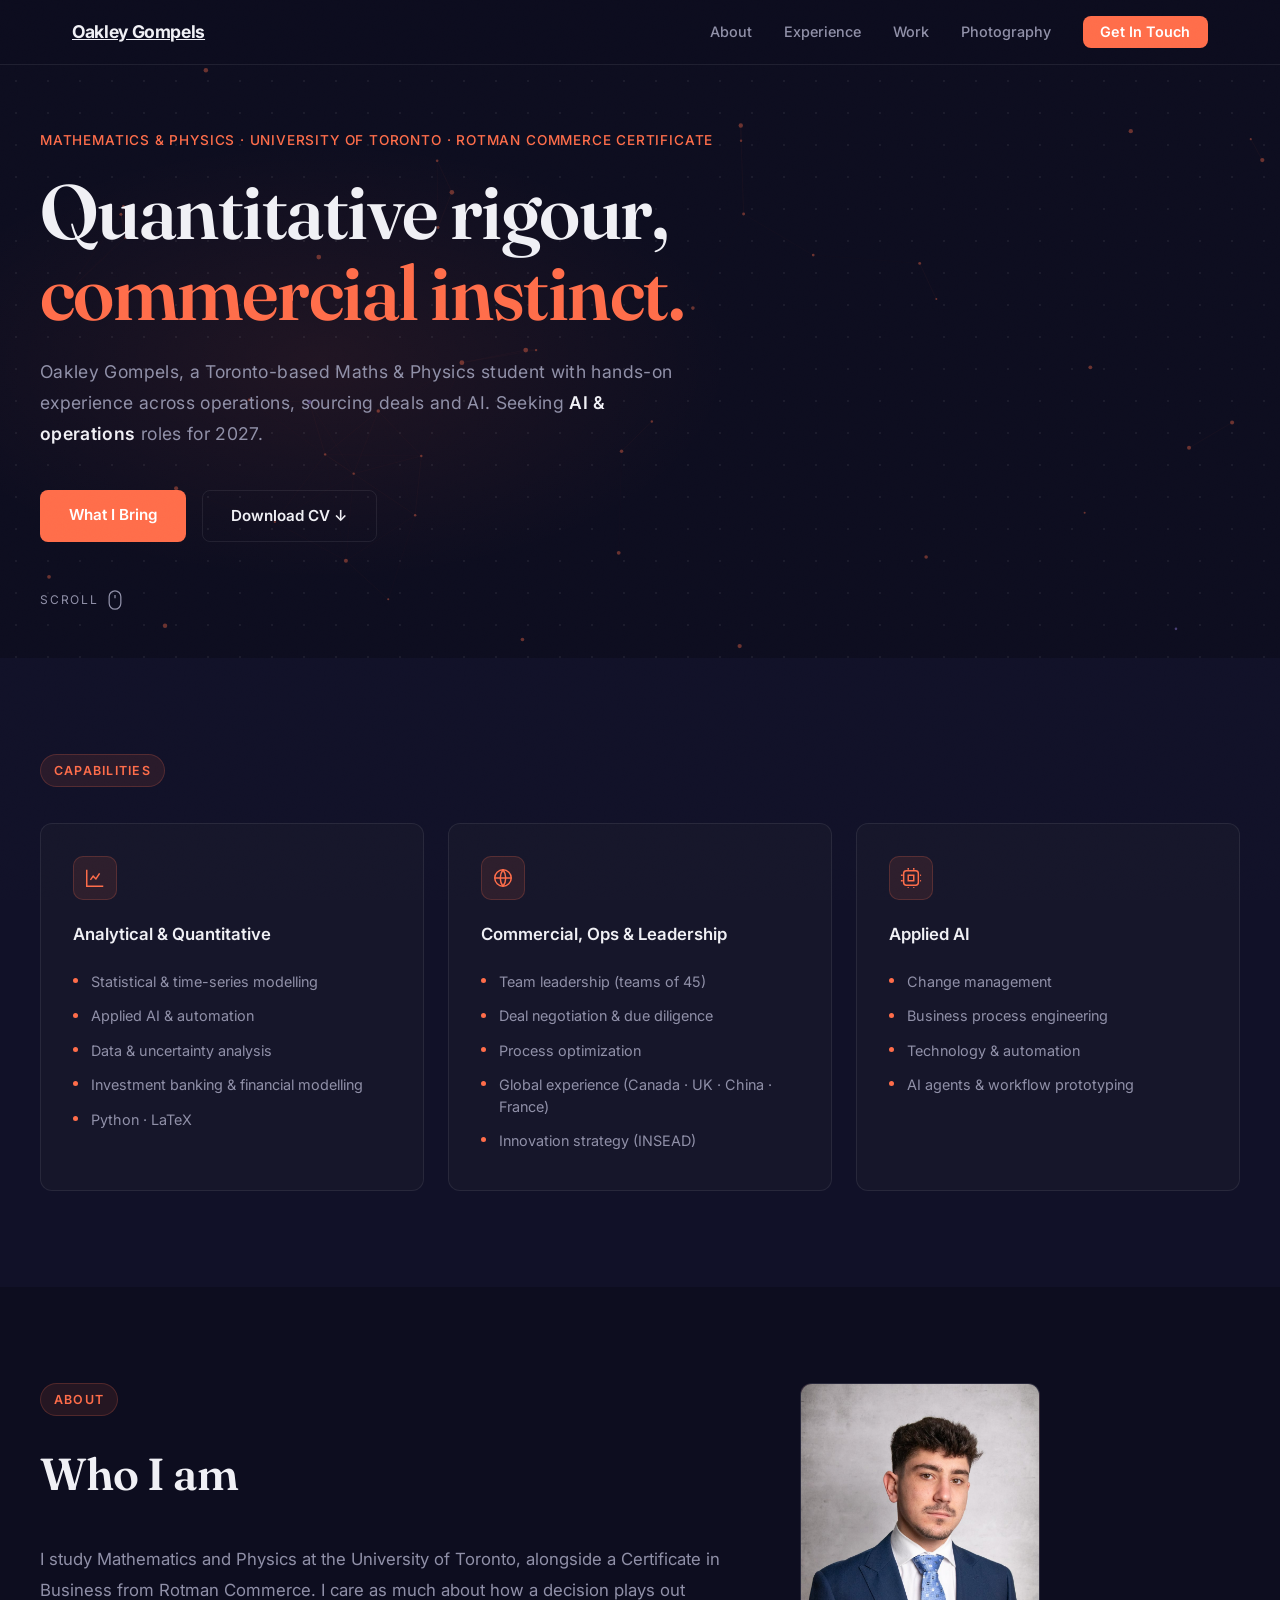
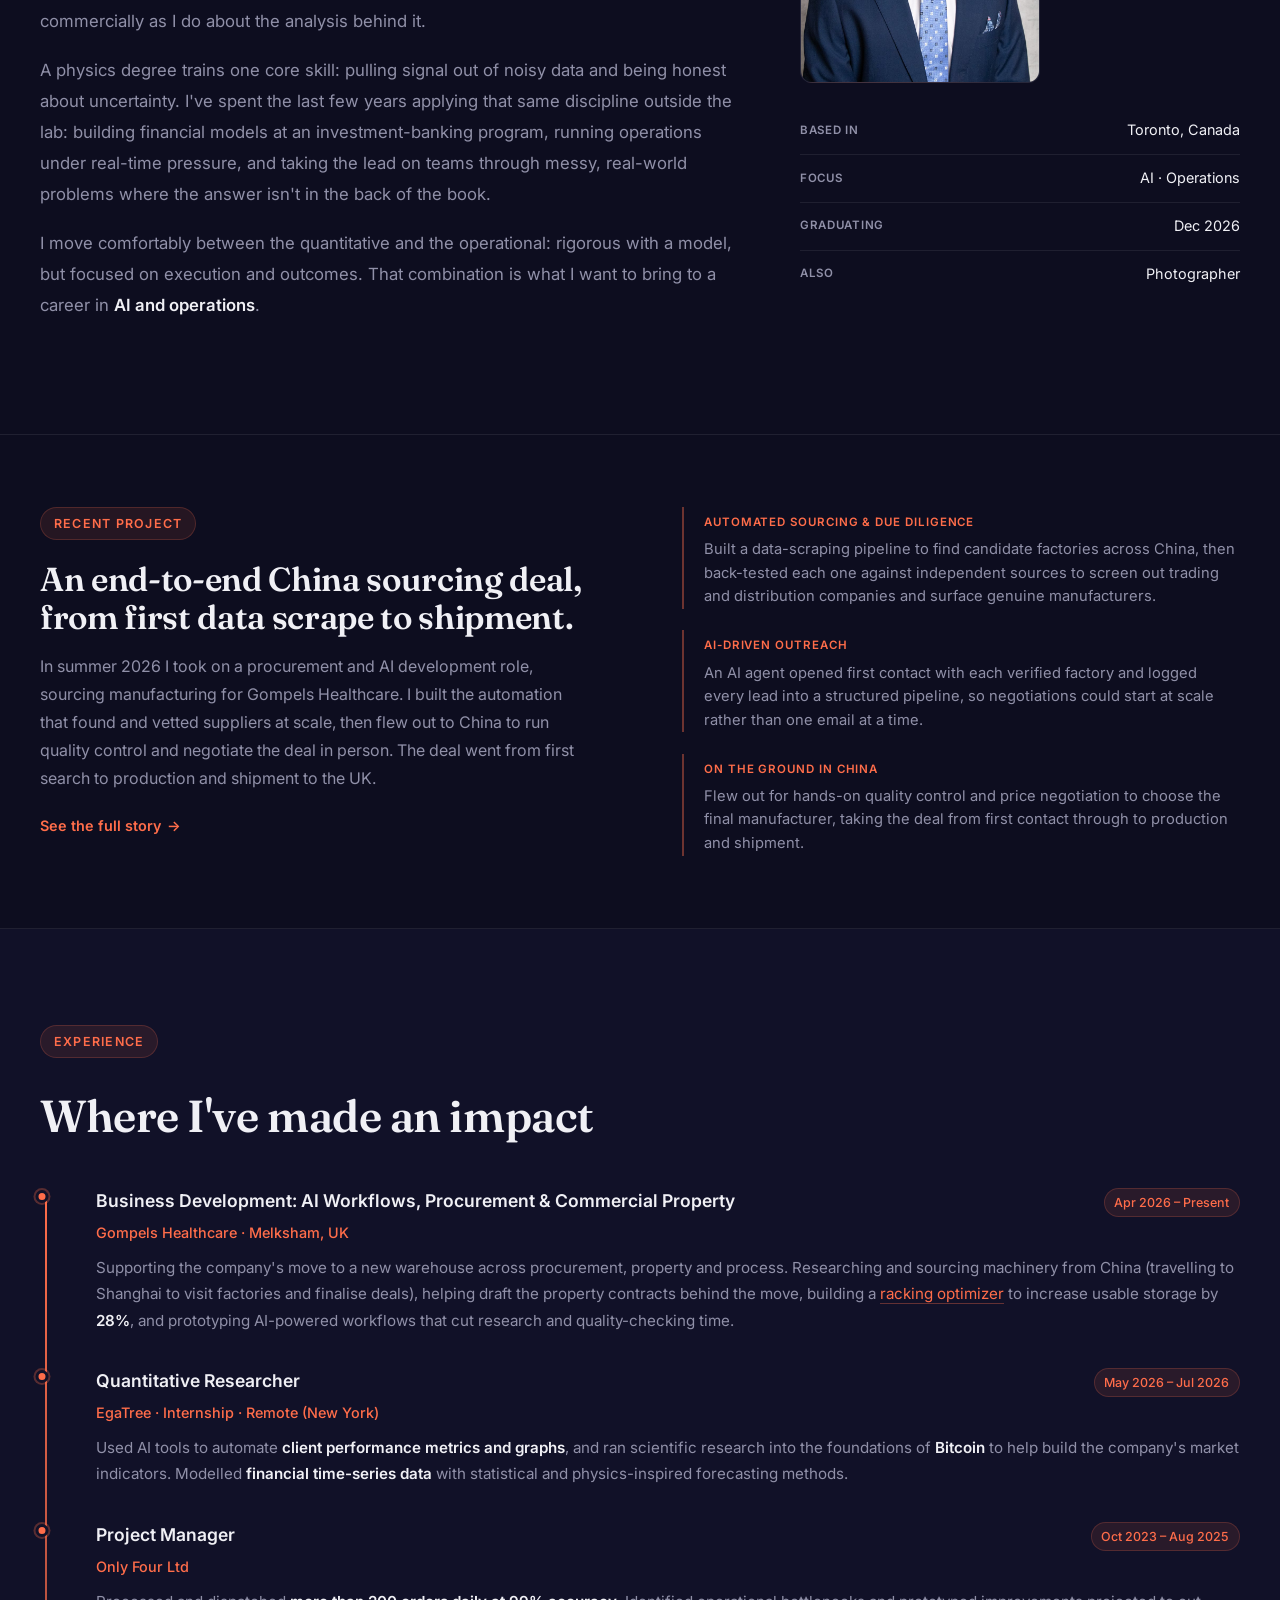
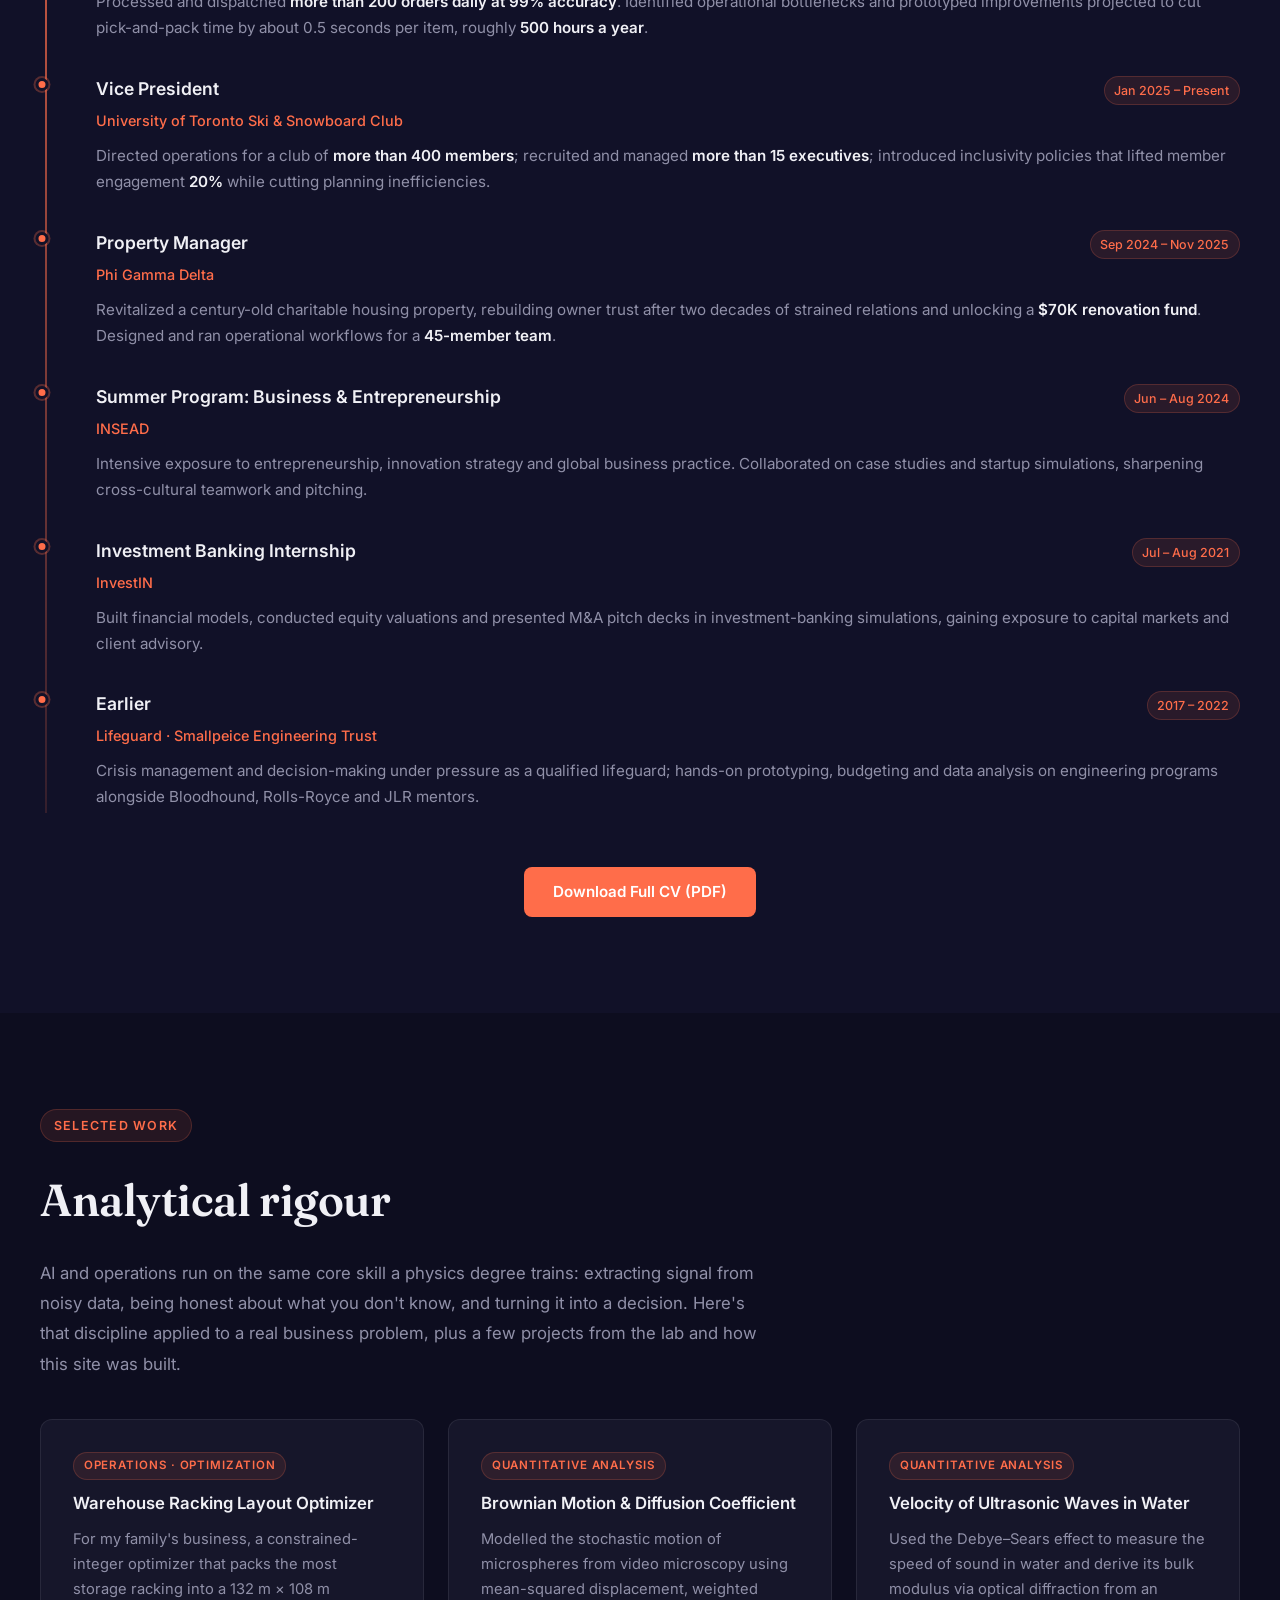
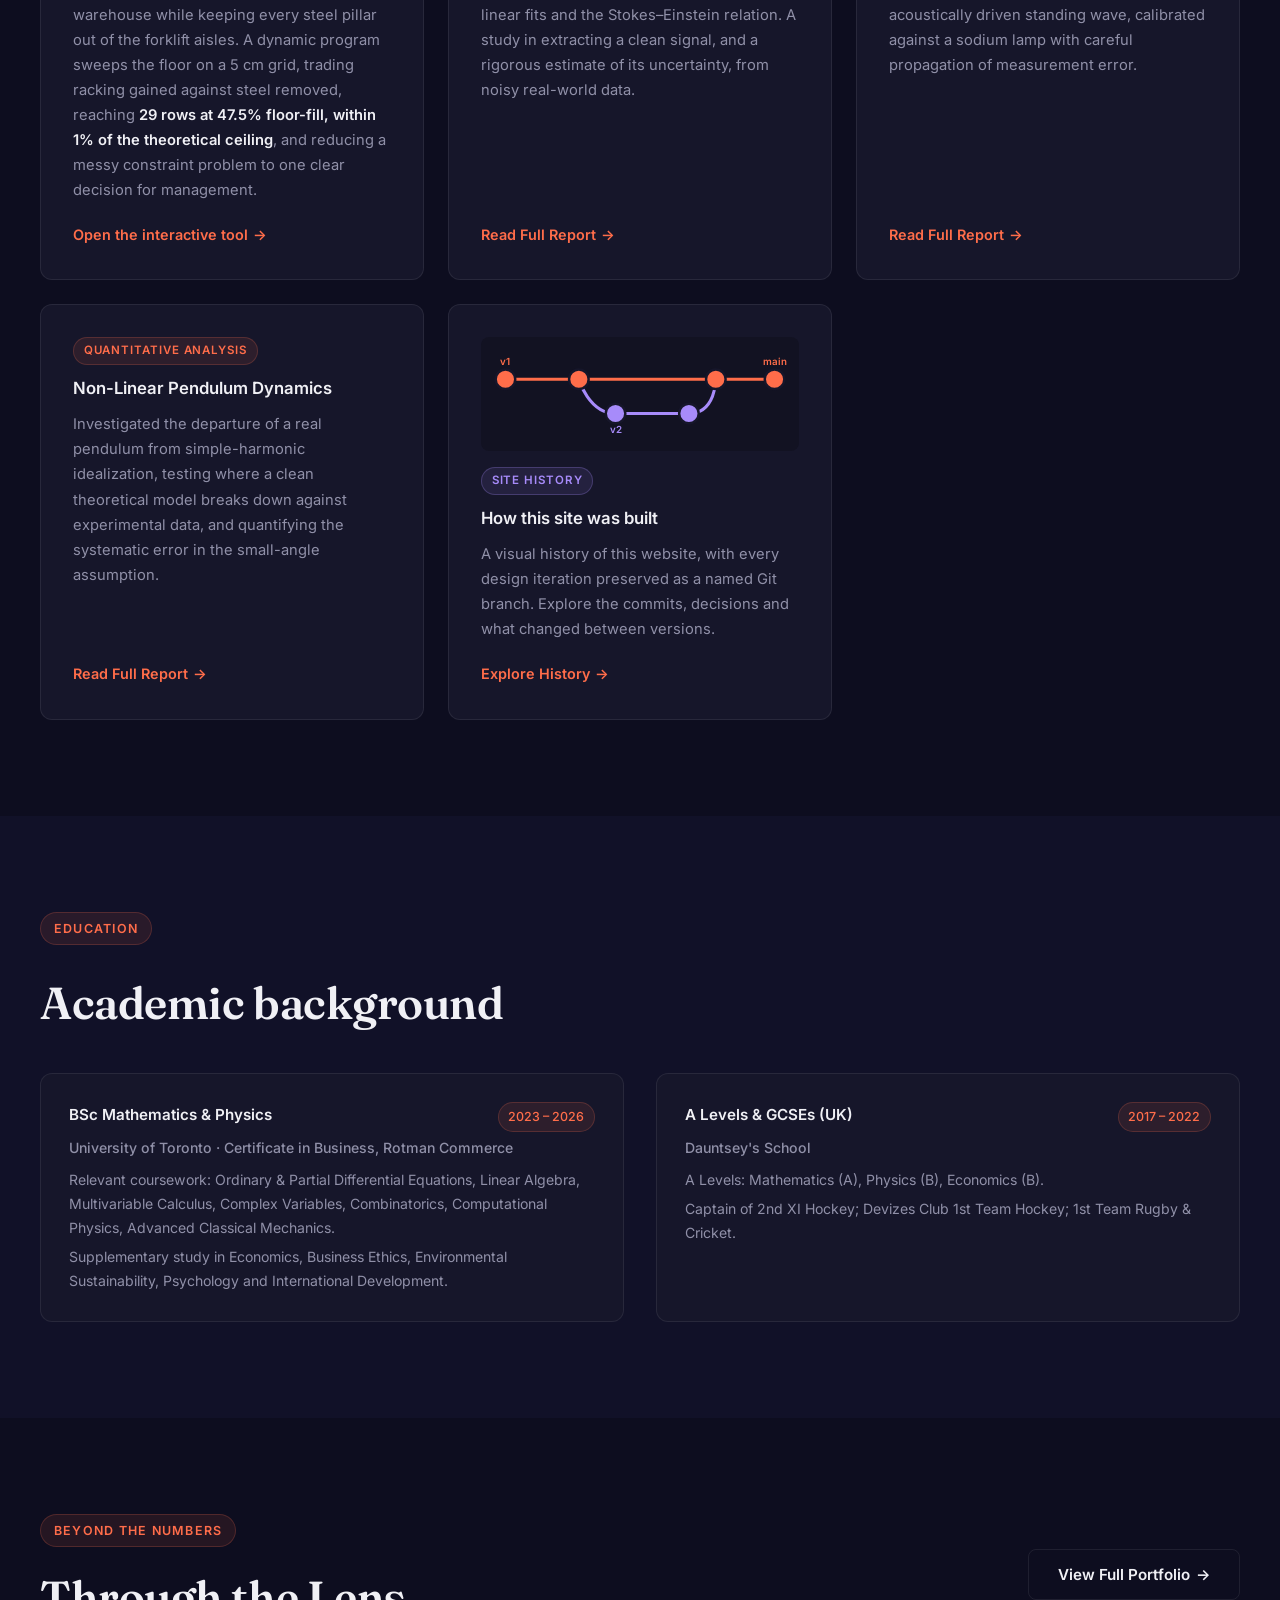
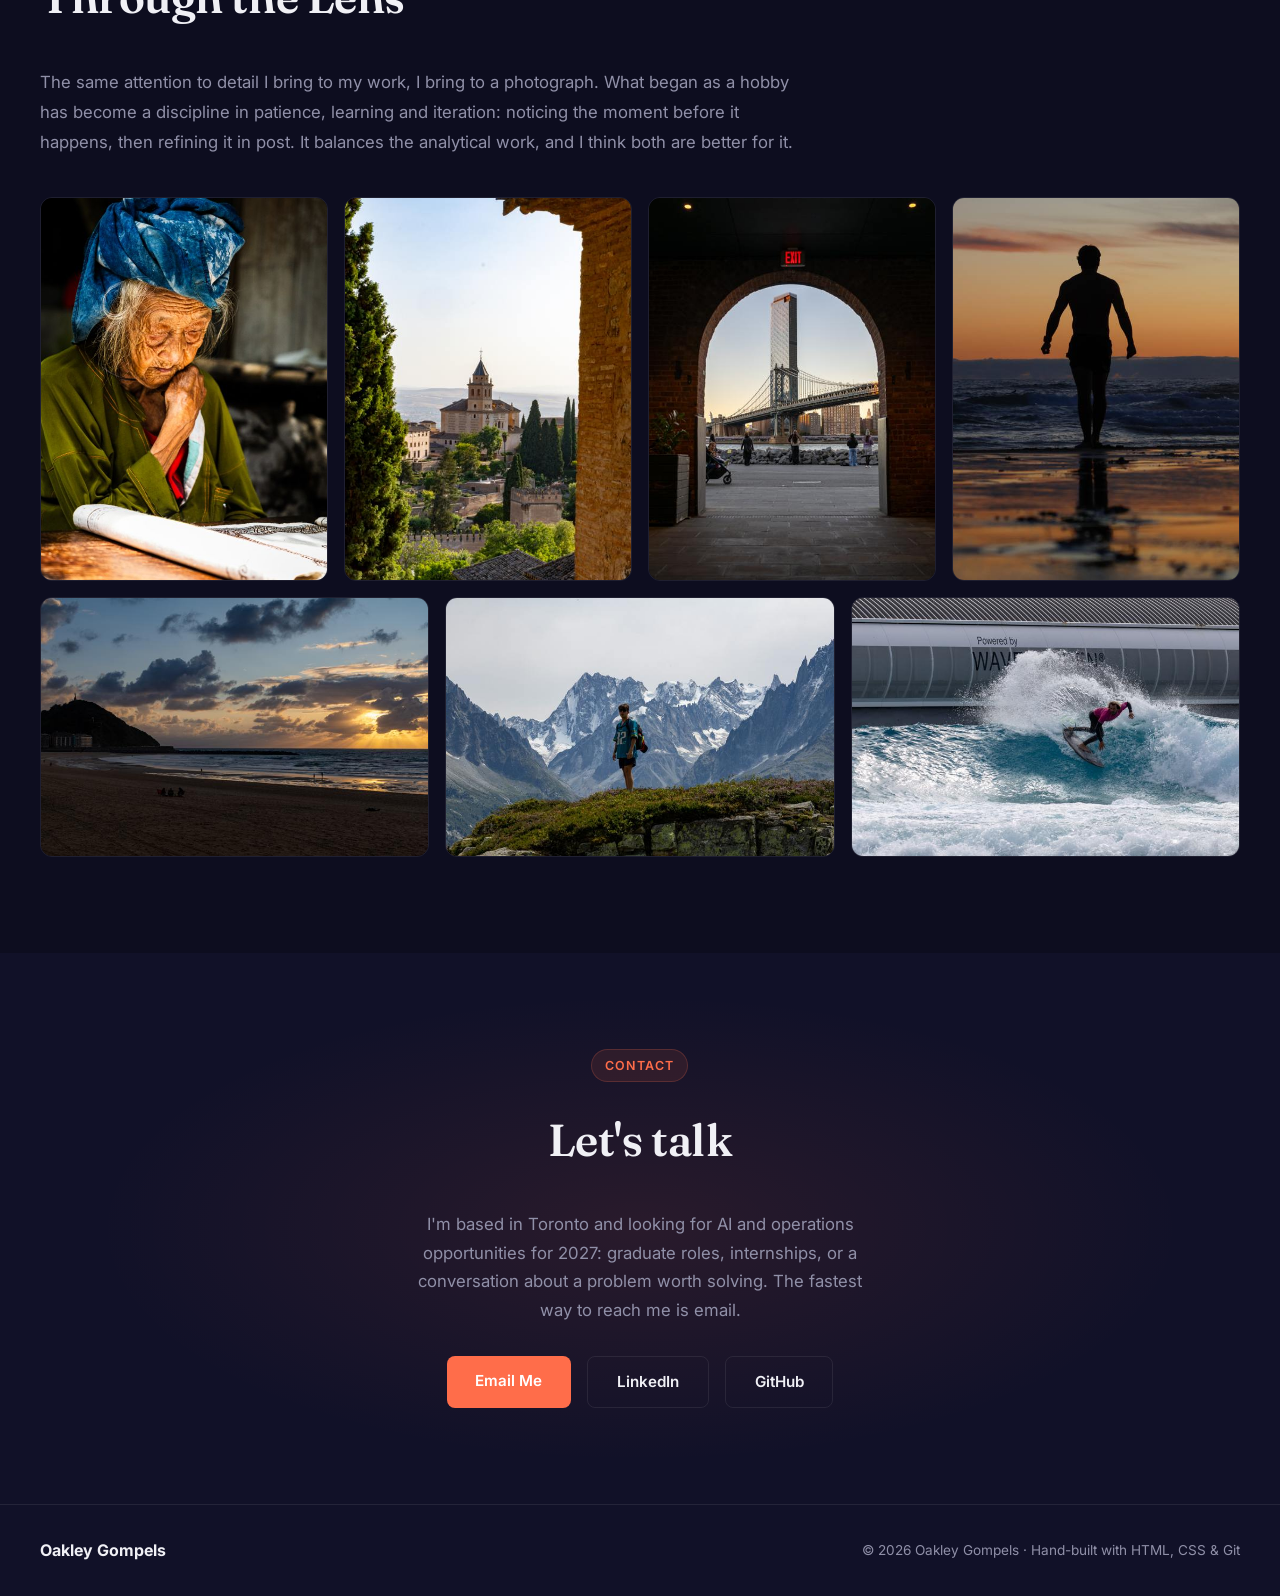
==== commit cd9d252b: "Update CV and site for Toronto base" ====
--- a/index.html
+++ b/index.html
@@ -5,21 +5,21 @@
     <meta name="viewport" content="width=device-width, initial-scale=1.0">
 
     <!-- Primary Meta -->
-    <title>Oakley Gompels — Maths & Physics @ Toronto | AI & Operations</title>
-    <meta name="description" content="Final-year Mathematics & Physics student at the University of Toronto with hands-on experience in financial modelling, operations and leadership. Seeking AI & operations roles for 2026.">
+    <title>Oakley Gompels | Maths & Physics @ Toronto | AI & Operations</title>
+    <meta name="description" content="Final-year Mathematics & Physics student at the University of Toronto with hands-on experience in financial modelling, operations and leadership. Based in Toronto. Seeking AI & operations roles for 2027.">
     <meta name="author" content="Oakley Gompels">
     <meta name="theme-color" content="#0d0d1f">
     <link rel="canonical" href="https://ogompels.com/">
 
     <!-- Open Graph / social share -->
     <meta property="og:type" content="website">
-    <meta property="og:title" content="Oakley Gompels — Quantitative rigour, commercial instinct">
-    <meta property="og:description" content="Maths & Physics student at the University of Toronto. Financial modelling, operations turnaround, leadership. Seeking AI & operations roles for 2026.">
+    <meta property="og:title" content="Oakley Gompels | Quantitative rigour, commercial instinct">
+    <meta property="og:description" content="Maths & Physics student at the University of Toronto. Financial modelling, operations turnaround, leadership. Seeking AI & operations roles for 2027.">
     <meta property="og:url" content="https://ogompels.com/">
     <meta property="og:image" content="https://ogompels.com/Pictures/thumbs/spain_landscape.jpg">
     <meta name="twitter:card" content="summary_large_image">
-    <meta name="twitter:title" content="Oakley Gompels — Quantitative rigour, commercial instinct">
-    <meta name="twitter:description" content="Maths & Physics @ Toronto. Financial modelling, operations, leadership. Seeking AI & operations roles for 2026.">
+    <meta name="twitter:title" content="Oakley Gompels | Quantitative rigour, commercial instinct">
+    <meta name="twitter:description" content="Maths & Physics @ Toronto. Financial modelling, operations, leadership. Seeking AI & operations roles for 2027.">
     <meta name="twitter:image" content="https://ogompels.com/Pictures/thumbs/spain_landscape.jpg">
 
     <!-- Favicon (inline monogram) -->
@@ -41,7 +41,7 @@
         /* Reveal any scroll-animated content that hasn't been triggered */
         html.js .reveal { opacity: 1 !important; transform: none !important; }
 
-        /* The sticky nav floats and overlaps text in print — drop it entirely */
+        /* The sticky nav floats and overlaps text in print, so drop it */
         nav { display: none !important; }
 
         /* Collapse the tall animated hero to just its content */
@@ -107,12 +107,12 @@
             <p class="hero-eyebrow">Mathematics &amp; Physics · University of Toronto · Rotman Commerce Certificate</p>
             <h1>Quantitative rigour,<br><span class="hero-highlight">commercial instinct.</span></h1>
             <p class="hero-sub">
-                Oakley Gompels — a Maths &amp; Physics quant with global, on-the-ground experience
-                across operations, deals and AI. Seeking <strong>AI &amp; operations</strong> roles for 2026.
+                Oakley Gompels, a Toronto-based Maths &amp; Physics student with hands-on experience
+                across operations, sourcing deals and AI. Seeking <strong>AI &amp; operations</strong> roles for 2027.
             </p>
             <div class="hero-actions">
                 <a href="#skills" class="btn-primary">What I Bring</a>
-                <a href="Oakley Gompels CV v2.pdf" class="btn-secondary" download="Oakley Gompels CV.pdf">Download CV <span class="arrow">↓</span></a>
+                <a href="Oakley Gompels 2026.pdf" class="btn-secondary" download="Oakley Gompels 2026.pdf">Download CV <span class="arrow">↓</span></a>
             </div>
             <div class="hero-scroll" aria-hidden="true">
                 <span>Scroll</span>
@@ -145,9 +145,9 @@
                     </div>
                     <h3>Commercial, Ops &amp; Leadership</h3>
                     <ul>
-                        <li>Team leadership (45+ people)</li>
+                        <li>Team leadership (teams of 45)</li>
                         <li>Deal negotiation &amp; due diligence</li>
-                        <li>Process optimisation</li>
+                        <li>Process optimization</li>
                         <li>Global experience (Canada · UK · China · France)</li>
                         <li>Innovation strategy (INSEAD)</li>
                     </ul>
@@ -175,12 +175,12 @@
                 <div class="section-label">About</div>
                 <h2>Who I am</h2>
                 <p>I study Mathematics and Physics at the University of Toronto, alongside a
-                Certificate in Business from Rotman Commerce — because I care as much about how a
-                decision plays out commercially as I do about the analysis behind it.</p>
-                <p>A physics degree is really training in one thing: pulling signal out of noisy
+                Certificate in Business from Rotman Commerce. I care as much about how a decision
+                plays out commercially as I do about the analysis behind it.</p>
+                <p>A physics degree trains one core skill: pulling signal out of noisy
                 data and being honest about uncertainty. I've spent the last few years applying that
-                same discipline outside the lab — building financial models at an investment-banking
-                programme, running operations under real-time pressure, and taking the lead on teams
+                same discipline outside the lab: building financial models at an investment-banking
+                program, running operations under real-time pressure, and taking the lead on teams
                 through messy, real-world problems where the answer isn't in the back of the book.</p>
                 <p>I move comfortably between the quantitative and the operational: rigorous with a
                 model, but focused on execution and outcomes. That combination is what I want to
@@ -191,9 +191,9 @@
                     <img src="Pictures/oakley.jpg" alt="Oakley Gompels" loading="lazy">
                 </div>
                 <ul class="about-facts">
-                    <li><span>Based in</span> Toronto &amp; UK</li>
+                    <li><span>Based in</span> Toronto, Canada</li>
                     <li><span>Focus</span> AI · Operations</li>
-                    <li><span>Graduating</span> 2026</li>
+                    <li><span>Graduating</span> Dec 2026</li>
                     <li><span>Also</span> Photographer</li>
                 </ul>
             </aside>
@@ -204,12 +204,12 @@
     <section class="now" aria-label="What I'm working on now">
         <div class="container now-inner reveal">
             <div class="now-lead">
-                <div class="section-label">Right now</div>
-                <h2 class="now-title">An end-to-end China sourcing deal — from first data scrape to shipment.</h2>
-                <p>This summer I took on a procurement and AI development role, sourcing manufacturing
+                <div class="section-label">Recent project</div>
+                <h2 class="now-title">An end-to-end China sourcing deal, from first data scrape to shipment.</h2>
+                <p>In summer 2026 I took on a procurement and AI development role, sourcing manufacturing
                 for Gompels Healthcare. I built the automation that found and vetted suppliers at scale,
                 then flew out to China to run quality control and negotiate the deal in person. The
-                products are in production now and on their way to the UK.</p>
+                deal went from first search to production and shipment to the UK.</p>
                 <a href="#experience" class="now-link">See the full story <span class="arrow">→</span></a>
             </div>
             <ul class="now-facts">
@@ -228,7 +228,7 @@
                 <li>
                     <span class="now-tag">On the ground in China</span>
                     <p>Flew out for hands-on quality control and price negotiation to choose the final
-                    manufacturer — an end-to-end deal now in production and about to ship to the UK.</p>
+                    manufacturer, taking the deal from first contact through to production and shipment.</p>
                 </li>
             </ul>
         </div>
@@ -246,17 +246,45 @@
                     <div class="tl-dot"></div>
                     <div class="tl-body">
                         <div class="tl-head">
-                            <h3>Business Development — AI Workflows, Procurement &amp; Commercial Property</h3>
+                            <h3>Business Development: AI Workflows, Procurement &amp; Commercial Property</h3>
                             <span class="cv-date">Apr 2026 – Present</span>
                         </div>
                         <p class="tl-org">Gompels Healthcare · Melksham, UK</p>
-                        <p>Working behind the scenes on the company's move to a new warehouse — across
+                        <p>Supporting the company's move to a new warehouse across
                         procurement, property and process. Researching and sourcing machinery from China
                         (travelling to Shanghai to visit factories and finalise deals), helping draft the
-                        property contracts behind the move, building a <a href="#work">racking optimiser</a>
-                        to improve efficiency in the new space, and prototyping AI-powered workflows to
-                        speed up how the team researches, plans and makes decisions. All part of doing the
-                        basics brilliantly as we grow.</p>
+                        property contracts behind the move, building a <a href="#work">racking optimizer</a>
+                        to increase usable storage by <strong>28%</strong>, and prototyping AI-powered workflows that
+                        cut research and quality-checking time.</p>
+                    </div>
+                </div>
+
+                <div class="tl-item reveal">
+                    <div class="tl-dot"></div>
+                    <div class="tl-body">
+                        <div class="tl-head">
+                            <h3>Quantitative Researcher</h3>
+                            <span class="cv-date">May 2026 – Jul 2026</span>
+                        </div>
+                        <p class="tl-org">EgaTree · Internship · Remote (New York)</p>
+                        <p>Used AI tools to automate <strong>client performance metrics and graphs</strong>, and ran
+                        scientific research into the foundations of <strong>Bitcoin</strong> to help build the
+                        company's market indicators. Modelled <strong>financial time-series data</strong> with
+                        statistical and physics-inspired forecasting methods.</p>
+                    </div>
+                </div>
+
+                <div class="tl-item reveal">
+                    <div class="tl-dot"></div>
+                    <div class="tl-body">
+                        <div class="tl-head">
+                            <h3>Project Manager</h3>
+                            <span class="cv-date">Oct 2023 – Aug 2025</span>
+                        </div>
+                        <p class="tl-org">Only Four Ltd</p>
+                        <p>Processed and dispatched <strong>more than 200 orders daily at 99% accuracy</strong>. Identified
+                        operational bottlenecks and prototyped improvements projected to cut pick-and-pack
+                        time by about 0.5 seconds per item, roughly <strong>500 hours a year</strong>.</p>
                     </div>
                 </div>
 
@@ -268,8 +296,8 @@
                             <span class="cv-date">Jan 2025 – Present</span>
                         </div>
                         <p class="tl-org">University of Toronto Ski &amp; Snowboard Club</p>
-                        <p>Directed operations for a <strong>400+ member</strong> organisation; recruited and
-                        managed <strong>15+ executives</strong>; introduced inclusivity policies that lifted
+                        <p>Directed operations for a club of <strong>more than 400 members</strong>; recruited and
+                        managed <strong>more than 15 executives</strong>; introduced inclusivity policies that lifted
                         member engagement <strong>20%</strong> while cutting planning inefficiencies.</p>
                     </div>
                 </div>
@@ -282,7 +310,7 @@
                             <span class="cv-date">Sep 2024 – Nov 2025</span>
                         </div>
                         <p class="tl-org">Phi Gamma Delta</p>
-                        <p>Revitalised a century-old charitable housing property — rebuilding owner trust
+                        <p>Revitalized a century-old charitable housing property, rebuilding owner trust
                         after two decades of strained relations and unlocking a <strong>$70K renovation
                         fund</strong>. Designed and ran operational workflows for a <strong>45-member team</strong>.</p>
                     </div>
@@ -292,37 +320,7 @@
                     <div class="tl-dot"></div>
                     <div class="tl-body">
                         <div class="tl-head">
-                            <h3>Quantitative Researcher</h3>
-                            <span class="cv-date">May 2026 – Jul 2026</span>
-                        </div>
-                        <p class="tl-org">EgaTree · Internship · Remote (New York)</p>
-                        <p>A data science &amp; quantitative research internship working hands-on with real
-                        <strong>financial time-series data</strong>, <strong>statistical modelling</strong> and
-                        genuinely fascinating <strong>physics-inspired approaches to forecasting</strong> —
-                        learning by doing rather than from textbooks. Covered quantitative research,
-                        numerical analysis and a broad quant toolkit.</p>
-                    </div>
-                </div>
-
-                <div class="tl-item reveal">
-                    <div class="tl-dot"></div>
-                    <div class="tl-body">
-                        <div class="tl-head">
-                            <h3>Operations</h3>
-                            <span class="cv-date">Oct 2023 – Aug 2025</span>
-                        </div>
-                        <p class="tl-org">Only Four Ltd</p>
-                        <p>Processed and dispatched <strong>200+ orders daily at 99% accuracy</strong>. Identified
-                        operational bottlenecks and prototyped improvements projected to cut pick-and-pack
-                        time by ~0.5s per item — roughly <strong>500 hours a year</strong>.</p>
-                    </div>
-                </div>
-
-                <div class="tl-item reveal">
-                    <div class="tl-dot"></div>
-                    <div class="tl-body">
-                        <div class="tl-head">
-                            <h3>Summer Programme — Business &amp; Entrepreneurship</h3>
+                            <h3>Summer Program: Business &amp; Entrepreneurship</h3>
                             <span class="cv-date">Jun – Aug 2024</span>
                         </div>
                         <p class="tl-org">INSEAD</p>
@@ -339,9 +337,9 @@
                             <h3>Investment Banking Internship</h3>
                             <span class="cv-date">Jul – Aug 2021</span>
                         </div>
-                        <p class="tl-org">InvestIn</p>
+                        <p class="tl-org">InvestIN</p>
                         <p>Built financial models, conducted equity valuations and presented M&amp;A pitch
-                        decks in investment-banking simulations — first-hand exposure to capital markets
+                        decks in investment-banking simulations, gaining exposure to capital markets
                         and client advisory.</p>
                     </div>
                 </div>
@@ -355,7 +353,7 @@
                         </div>
                         <p class="tl-org">Lifeguard · Smallpeice Engineering Trust</p>
                         <p>Crisis management and decision-making under pressure as a qualified lifeguard;
-                        hands-on prototyping, budgeting and data analysis on engineering programmes
+                        hands-on prototyping, budgeting and data analysis on engineering programs
                         alongside Bloodhound, Rolls-Royce and JLR mentors.</p>
                     </div>
                 </div>
@@ -363,7 +361,7 @@
             </div>
 
             <div class="cv-download-wrap reveal">
-                <a href="Oakley Gompels CV v2.pdf" class="btn-primary" download="Oakley Gompels CV.pdf">Download Full CV (PDF)</a>
+                <a href="Oakley Gompels 2026.pdf" class="btn-primary" download="Oakley Gompels 2026.pdf">Download Full CV (PDF)</a>
             </div>
         </div>
     </section>
@@ -375,18 +373,18 @@
             <h2 class="reveal">Analytical rigour</h2>
             <p class="section-intro reveal">AI and operations run on the same core skill a physics degree trains:
             extracting signal from noisy data, being honest about what you don't know, and turning
-            it into a decision. Here's that discipline applied to a real business problem — plus a few
-            from the lab, and how this site itself was built.</p>
+            it into a decision. Here's that discipline applied to a real business problem, plus a few
+            projects from the lab and how this site was built.</p>
 
             <div class="projects-grid">
 
                 <a href="Projects/racking_optimiser.html" class="project-card project-card--tool reveal" target="_blank" rel="noopener">
-                    <div class="card-tag">Operations · Optimisation</div>
-                    <h3>Warehouse Racking Layout Optimiser</h3>
-                    <p>For my family's business, a constrained-integer optimiser that packs the most storage
+                    <div class="card-tag">Operations · Optimization</div>
+                    <h3>Warehouse Racking Layout Optimizer</h3>
+                    <p>For my family's business, a constrained-integer optimizer that packs the most storage
                     racking into a 132 m × 108 m warehouse while keeping every steel pillar out of the
                     forklift aisles. A dynamic program sweeps the floor on a 5&nbsp;cm grid, trading racking
-                    gained against steel removed — reaching <strong>29 rows at 47.5% floor-fill, within 1% of
+                    gained against steel removed, reaching <strong>29 rows at 47.5% floor-fill, within 1% of
                     the theoretical ceiling</strong>, and reducing a messy constraint problem to one clear
                     decision for management.</p>
                     <span class="project-link">Open the interactive tool <span class="arrow">→</span></span>
@@ -395,7 +393,7 @@
                 <div class="project-card reveal">
                     <div class="card-tag">Quantitative Analysis</div>
                     <h3>Brownian Motion &amp; Diffusion Coefficient</h3>
-                    <p>Modelled the stochastic motion of microspheres from video microscopy — using
+                    <p>Modelled the stochastic motion of microspheres from video microscopy using
                     mean-squared displacement, weighted linear fits and the Stokes–Einstein relation.
                     A study in extracting a clean signal, and a rigorous estimate of its uncertainty,
                     from noisy real-world data.</p>
@@ -406,7 +404,7 @@
                     <div class="card-tag">Quantitative Analysis</div>
                     <h3>Velocity of Ultrasonic Waves in Water</h3>
                     <p>Used the Debye–Sears effect to measure the speed of sound in water and derive its
-                    bulk modulus via optical diffraction from an acoustically driven standing wave —
+                    bulk modulus via optical diffraction from an acoustically driven standing wave,
                     calibrated against a sodium lamp with careful propagation of measurement error.</p>
                     <a href="Projects/Lab2.pdf" class="project-link" target="_blank" rel="noopener">Read Full Report <span class="arrow">→</span></a>
                 </div>
@@ -414,7 +412,7 @@
                 <div class="project-card reveal">
                     <div class="card-tag">Quantitative Analysis</div>
                     <h3>Non-Linear Pendulum Dynamics</h3>
-                    <p>Investigated the departure of a real pendulum from simple-harmonic idealisation —
+                    <p>Investigated the departure of a real pendulum from simple-harmonic idealization,
                     testing where a clean theoretical model breaks down against experimental data, and
                     quantifying the systematic error in the small-angle assumption.</p>
                     <a href="Projects/Pendulum.pdf" class="project-link" target="_blank" rel="noopener">Read Full Report <span class="arrow">→</span></a>
@@ -439,7 +437,7 @@
                     </svg>
                     <div class="card-tag card-tag--evo">Site History</div>
                     <h3>How this site was built</h3>
-                    <p>A living visual history of this website — every design iteration preserved as a
+                    <p>A visual history of this website, with every design iteration preserved as a
                     named Git branch. Explore the commits, decisions and what changed between versions.</p>
                     <span class="project-link">Explore History <span class="arrow">→</span></span>
                 </a>
@@ -457,21 +455,22 @@
                 <div class="cv-item reveal">
                     <div class="cv-item-header">
                         <h4>BSc Mathematics &amp; Physics</h4>
-                        <span class="cv-date">2022 – 2026</span>
+                        <span class="cv-date">2023 – 2026</span>
                     </div>
                     <p class="cv-org">University of Toronto · Certificate in Business, Rotman Commerce</p>
-                    <p>Key modules: Ordinary &amp; Partial Differential Equations, Combinatorics, Linear
-                    Algebra, Multivariable Calculus, Advanced Classical Mechanics, Practical Physics Labs.</p>
+                    <p>Relevant coursework: Ordinary &amp; Partial Differential Equations, Linear Algebra,
+                    Multivariable Calculus, Complex Variables, Combinatorics, Computational Physics,
+                    Advanced Classical Mechanics.</p>
                     <p>Supplementary study in Economics, Business Ethics, Environmental Sustainability,
                     Psychology and International Development.</p>
                 </div>
                 <div class="cv-item reveal">
                     <div class="cv-item-header">
-                        <h4>A-Levels &amp; GCSEs</h4>
+                        <h4>A Levels &amp; GCSEs (UK)</h4>
                         <span class="cv-date">2017 – 2022</span>
                     </div>
                     <p class="cv-org">Dauntsey's School</p>
-                    <p>A-Levels: Mathematics (A), Physics (B), Economics (B).</p>
+                    <p>A Levels: Mathematics (A), Physics (B), Economics (B).</p>
                     <p>Captain of 2nd XI Hockey; Devizes Club 1st Team Hockey; 1st Team Rugby &amp; Cricket.</p>
                 </div>
             </div>
@@ -490,9 +489,9 @@
             </div>
             <div class="about-body reveal">
                 <p>The same attention to detail I bring to my work, I bring to a photograph. What began
-                as a hobby has become a discipline in patience, learning and iteration — noticing the moment
-                before it happens, then refining it in post. It's the creative counterweight to the
-                analytical work, and I think both are better for it.</p>
+                as a hobby has become a discipline in patience, learning and iteration: noticing the moment
+                before it happens, then refining it in post. It balances the analytical work, and I think
+                both are better for it.</p>
             </div>
 
             <div class="photo-grid reveal">
@@ -516,11 +515,11 @@
         <div class="container contact-inner">
             <div class="section-label reveal">Contact</div>
             <h2 class="reveal">Let's talk</h2>
-            <p class="contact-sub reveal">I'm actively looking for AI and operations opportunities
-            for 2026 — internships, graduate roles, or a conversation about a problem worth solving.
+            <p class="contact-sub reveal">I'm based in Toronto and looking for AI and operations opportunities
+            for 2027: graduate roles, internships, or a conversation about a problem worth solving.
             The fastest way to reach me is email.</p>
             <div class="contact-links reveal">
-                <a href="mailto:oakley@gompels.co.uk" class="btn-primary">Email Me</a>
+                <a href="mailto:oakleygompels@gmail.com" class="btn-primary">Email Me</a>
                 <a href="https://www.linkedin.com/in/oakley-gompels" target="_blank" rel="noopener" class="btn-secondary">LinkedIn</a>
                 <a href="https://github.com/OakleyG" target="_blank" rel="noopener" class="btn-secondary">GitHub</a>
             </div>
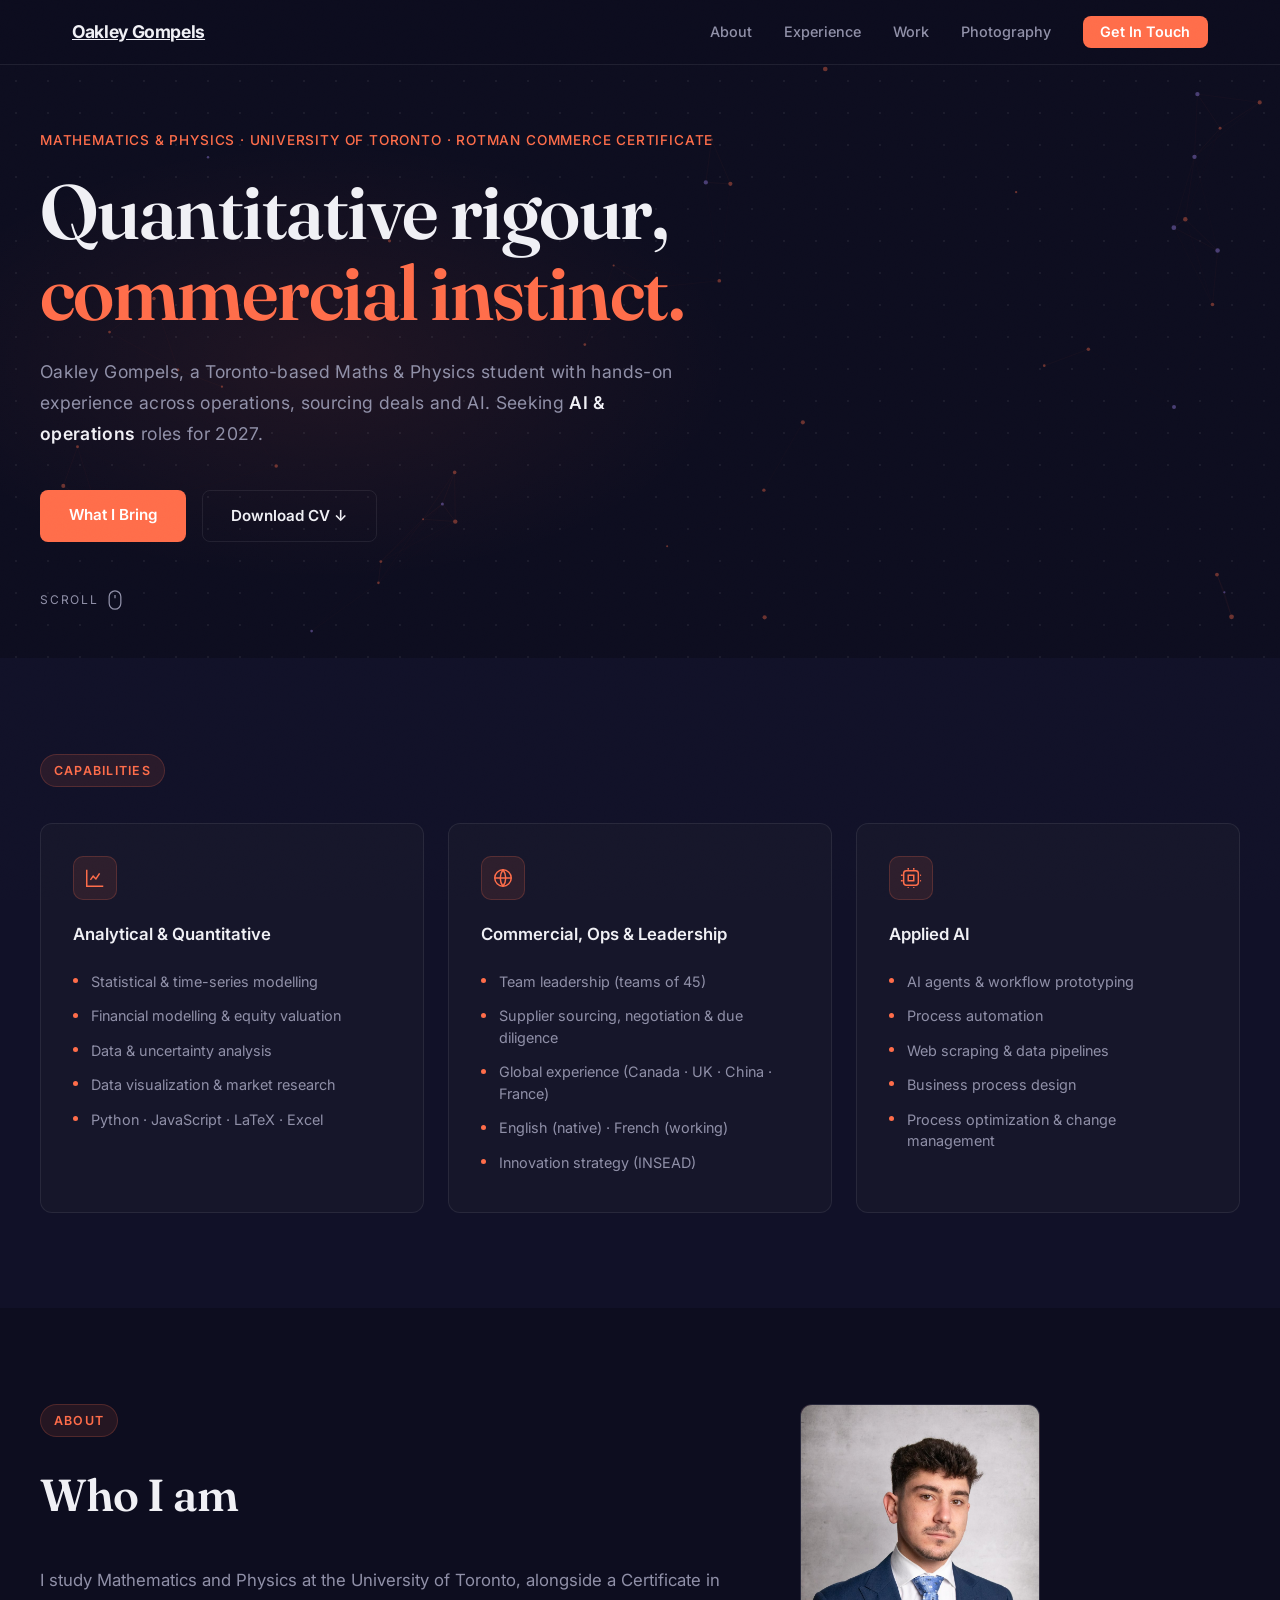
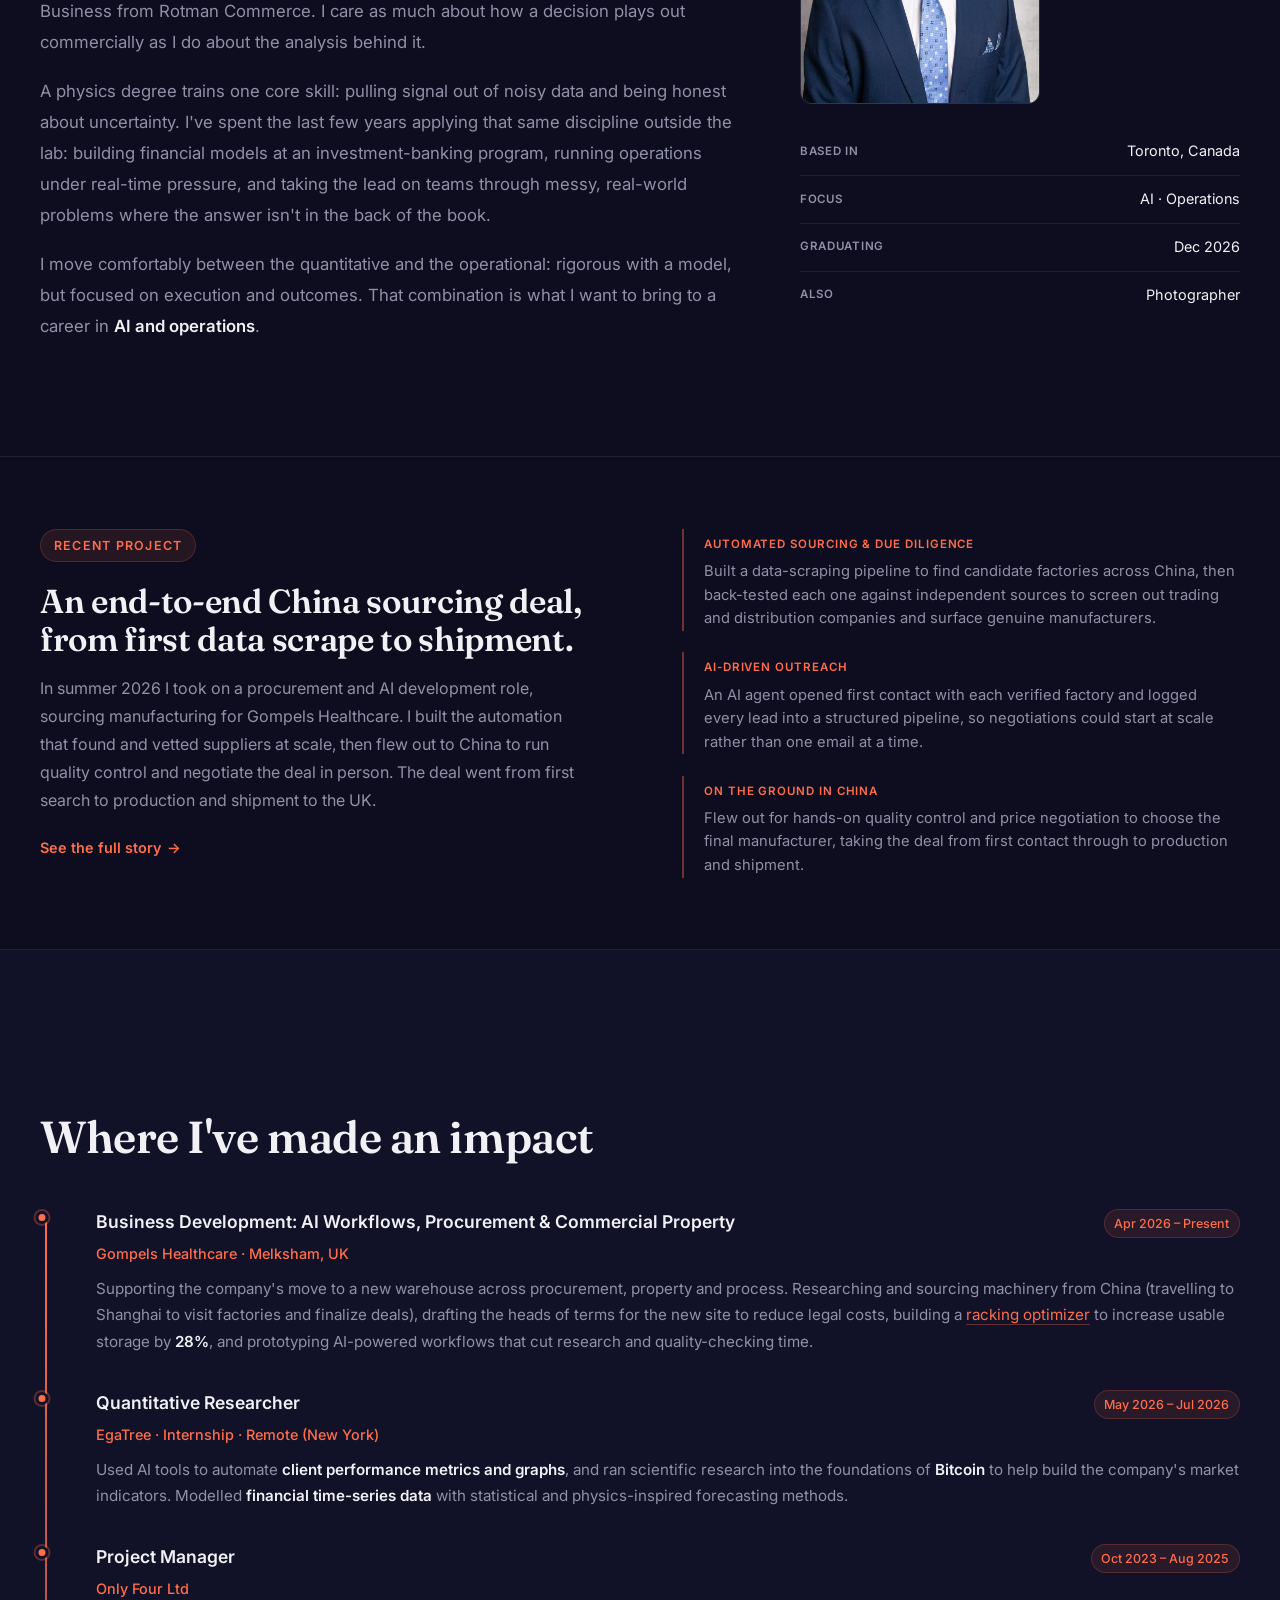
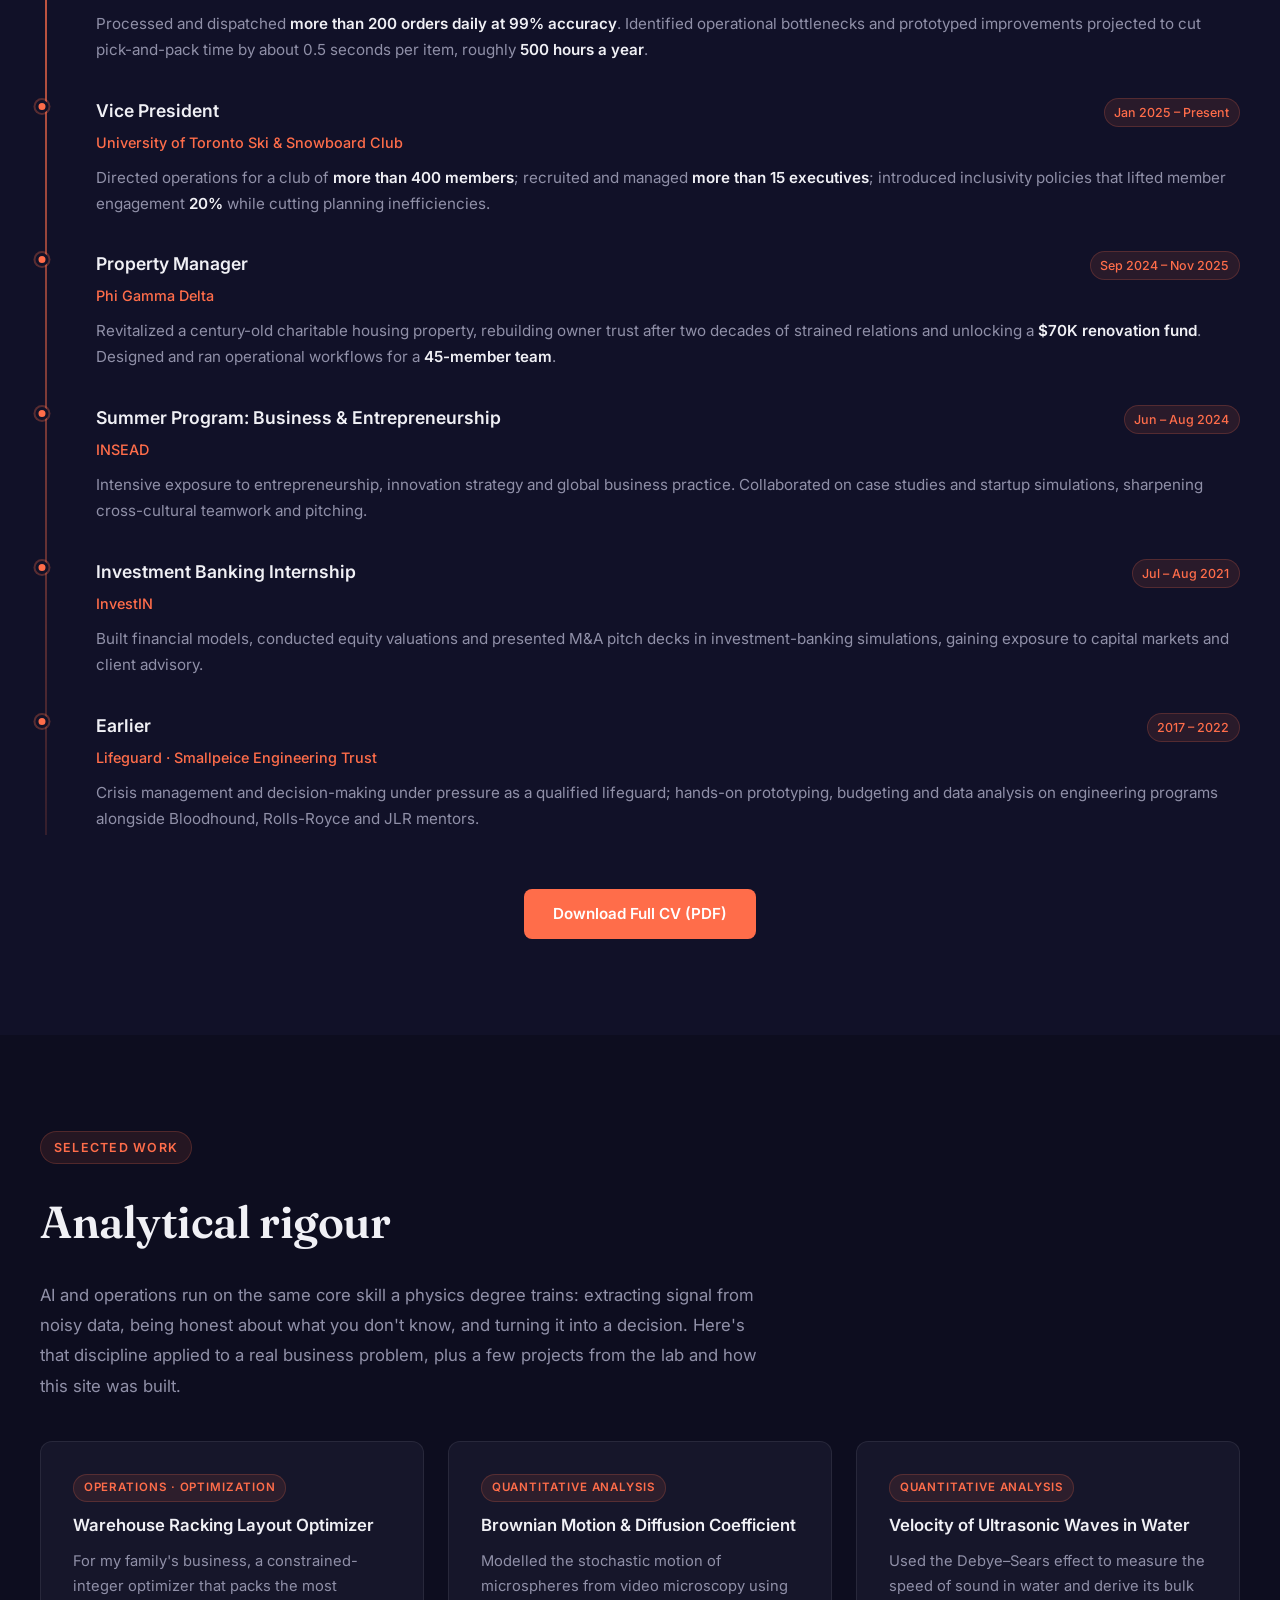
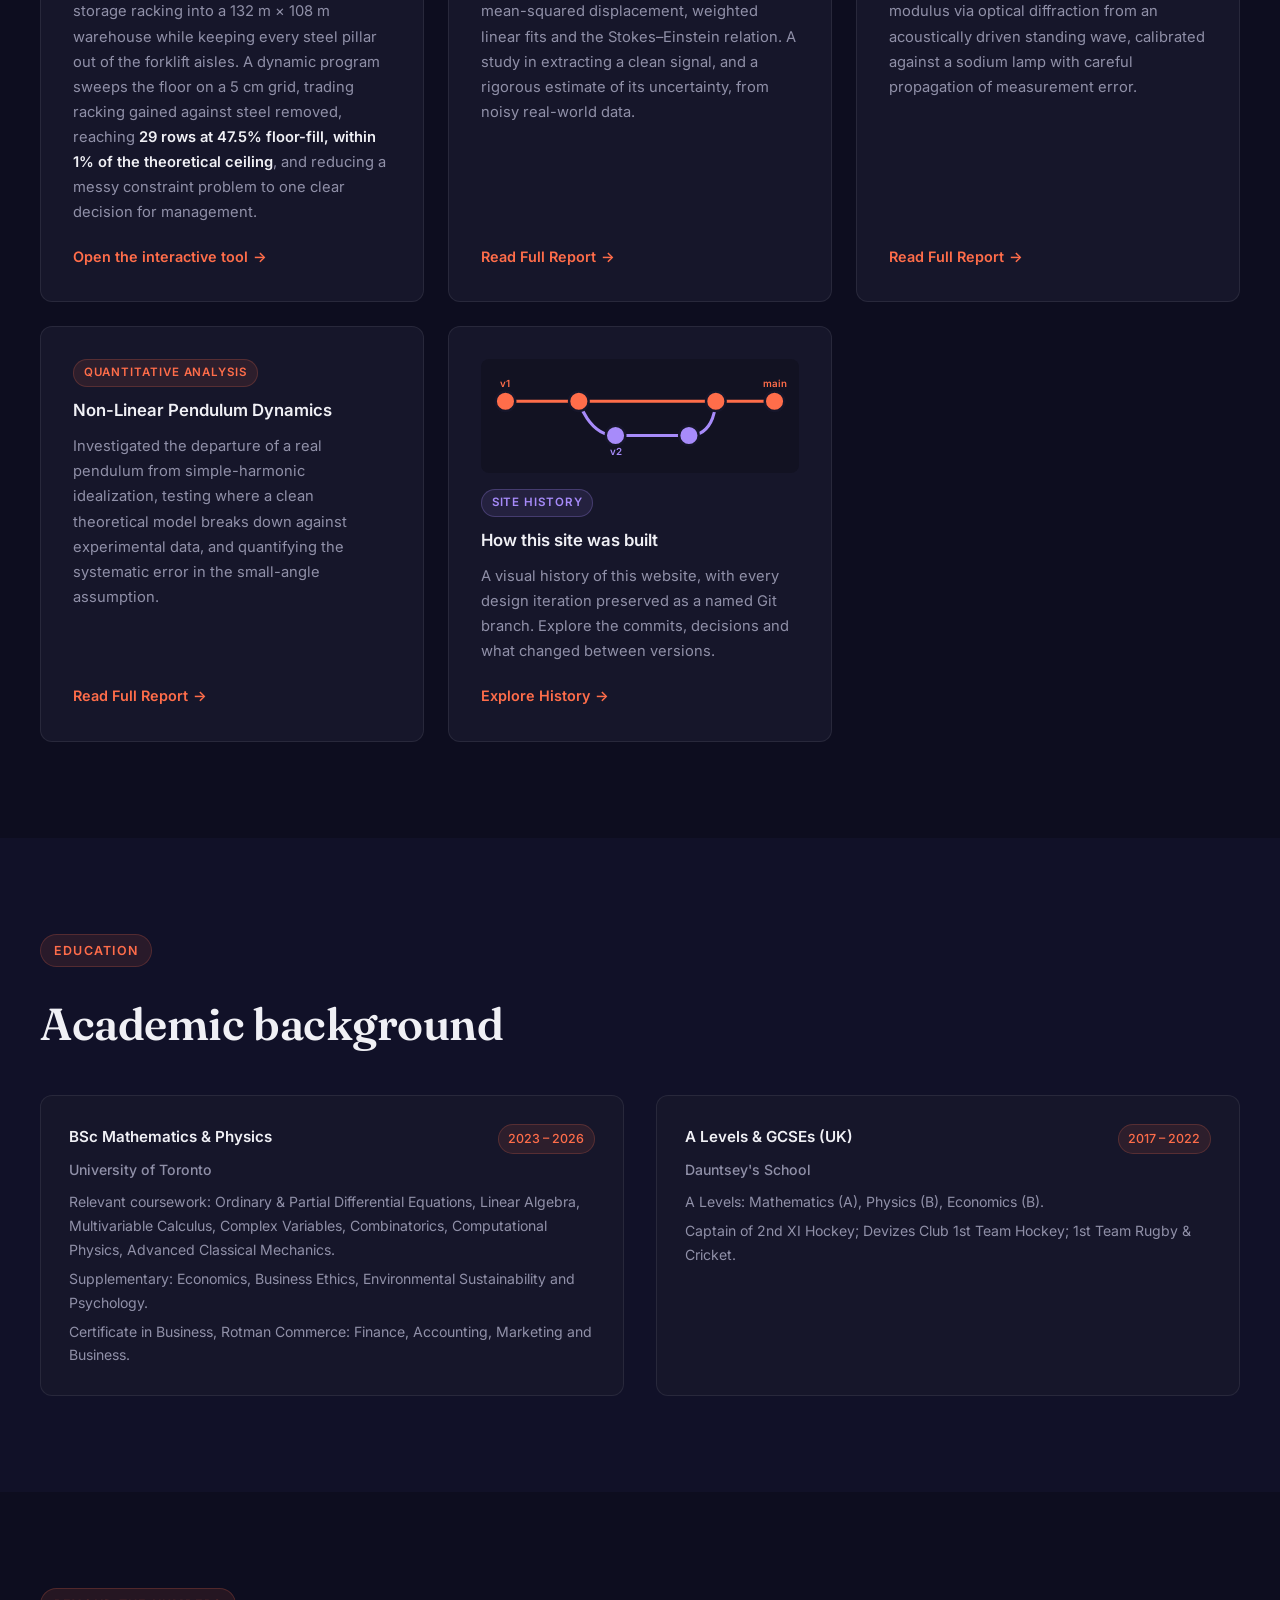
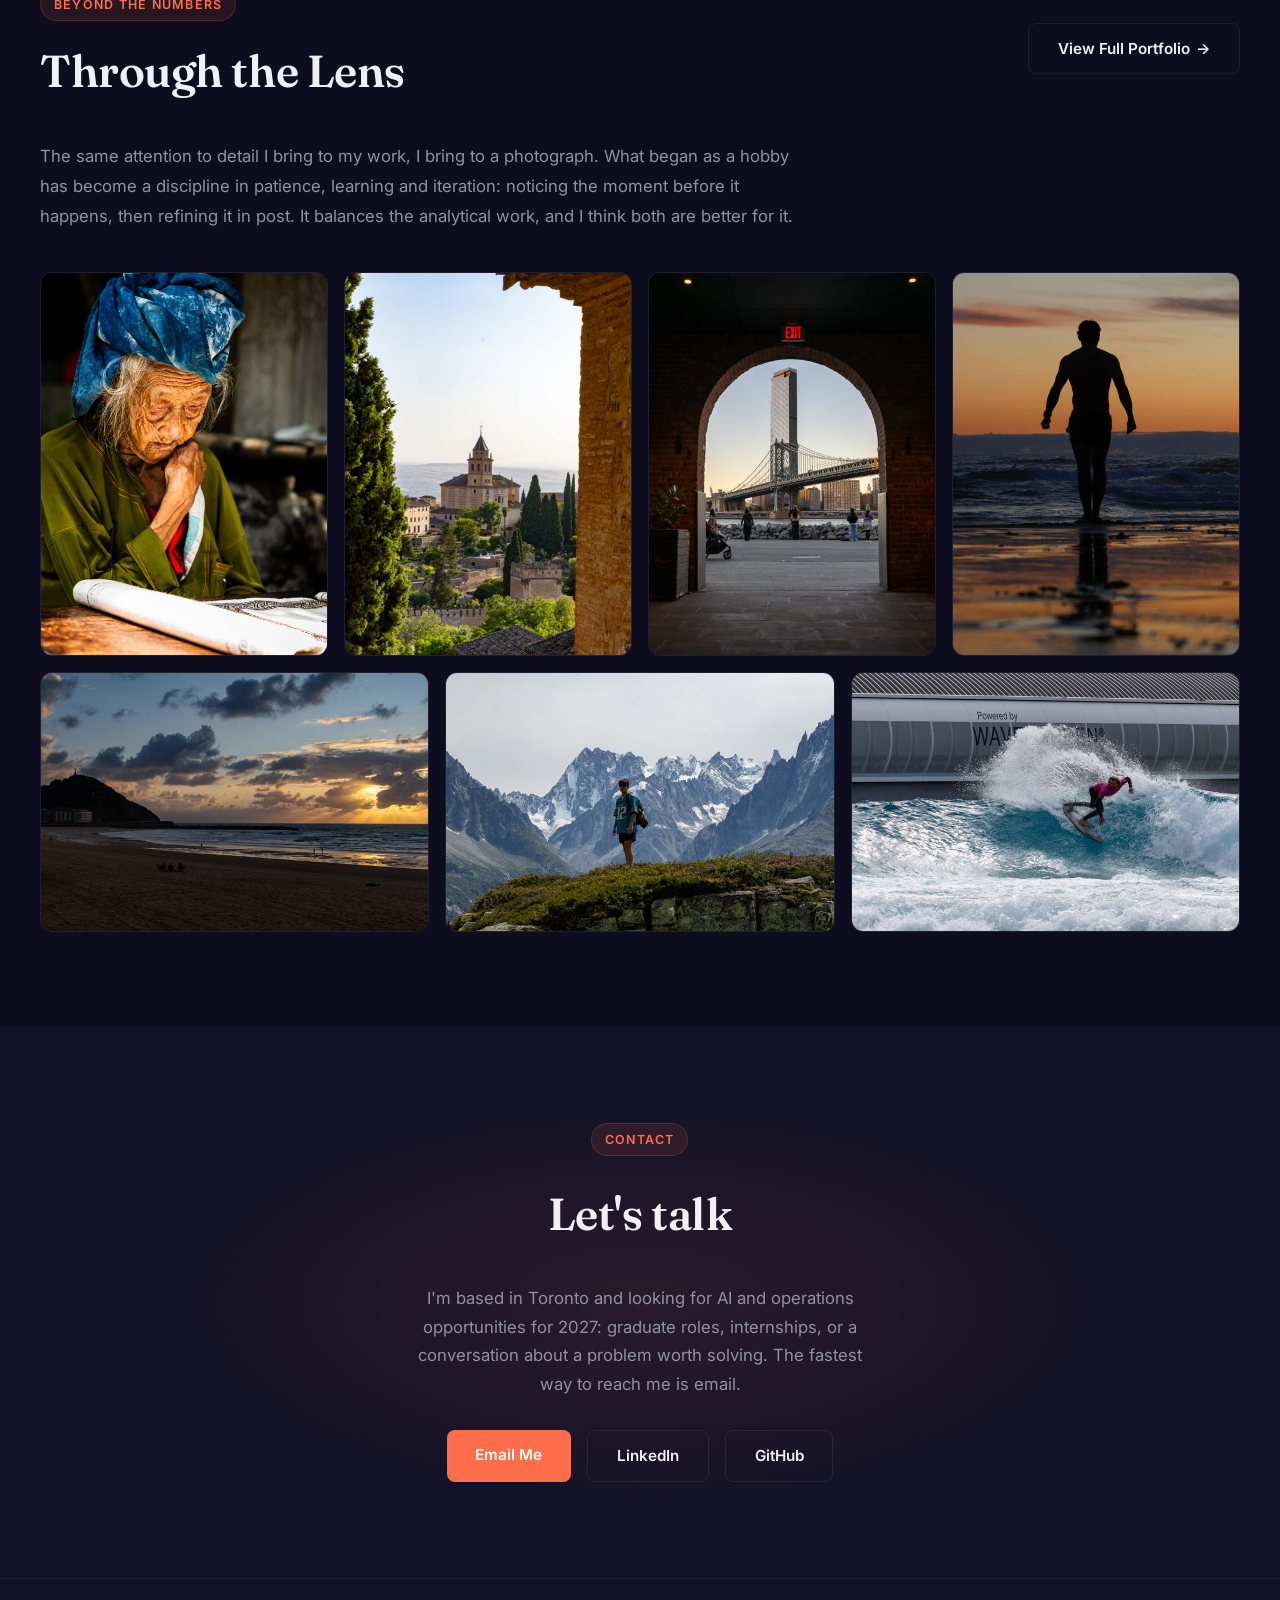
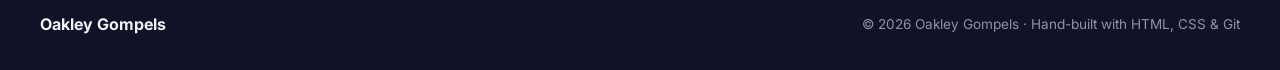
==== commit 0d99317d: "Update CV and site for Toronto base" ====
--- a/index.html
+++ b/index.html
@@ -133,10 +133,10 @@
                     <h3>Analytical &amp; Quantitative</h3>
                     <ul>
                         <li>Statistical &amp; time-series modelling</li>
-                        <li>Applied AI &amp; automation</li>
+                        <li>Financial modelling &amp; equity valuation</li>
                         <li>Data &amp; uncertainty analysis</li>
-                        <li>Investment banking &amp; financial modelling</li>
-                        <li>Python · LaTeX</li>
+                        <li>Data visualization &amp; market research</li>
+                        <li>Python · JavaScript · LaTeX · Excel</li>
                     </ul>
                 </div>
                 <div class="skill-card reveal">
@@ -146,9 +146,9 @@
                     <h3>Commercial, Ops &amp; Leadership</h3>
                     <ul>
                         <li>Team leadership (teams of 45)</li>
-                        <li>Deal negotiation &amp; due diligence</li>
-                        <li>Process optimization</li>
+                        <li>Supplier sourcing, negotiation &amp; due diligence</li>
                         <li>Global experience (Canada · UK · China · France)</li>
+                        <li>English (native) · French (working)</li>
                         <li>Innovation strategy (INSEAD)</li>
                     </ul>
                 </div>
@@ -158,10 +158,11 @@
                     </div>
                     <h3>Applied AI</h3>
                     <ul>
-                        <li>Change management</li>
-                        <li>Business process engineering</li>
-                        <li>Technology &amp; automation</li>
                         <li>AI agents &amp; workflow prototyping</li>
+                        <li>Process automation</li>
+                        <li>Web scraping &amp; data pipelines</li>
+                        <li>Business process design</li>
+                        <li>Process optimization &amp; change management</li>
                     </ul>
                 </div>
             </div>
@@ -252,8 +253,8 @@
                         <p class="tl-org">Gompels Healthcare · Melksham, UK</p>
                         <p>Supporting the company's move to a new warehouse across
                         procurement, property and process. Researching and sourcing machinery from China
-                        (travelling to Shanghai to visit factories and finalise deals), helping draft the
-                        property contracts behind the move, building a <a href="#work">racking optimizer</a>
+                        (travelling to Shanghai to visit factories and finalize deals), drafting the heads of
+                        terms for the new site to reduce legal costs, building a <a href="#work">racking optimizer</a>
                         to increase usable storage by <strong>28%</strong>, and prototyping AI-powered workflows that
                         cut research and quality-checking time.</p>
                     </div>
@@ -457,12 +458,12 @@
                         <h4>BSc Mathematics &amp; Physics</h4>
                         <span class="cv-date">2023 – 2026</span>
                     </div>
-                    <p class="cv-org">University of Toronto · Certificate in Business, Rotman Commerce</p>
+                    <p class="cv-org">University of Toronto</p>
                     <p>Relevant coursework: Ordinary &amp; Partial Differential Equations, Linear Algebra,
                     Multivariable Calculus, Complex Variables, Combinatorics, Computational Physics,
                     Advanced Classical Mechanics.</p>
-                    <p>Supplementary study in Economics, Business Ethics, Environmental Sustainability,
-                    Psychology and International Development.</p>
+                    <p>Supplementary: Economics, Business Ethics, Environmental Sustainability and Psychology.</p>
+                    <p>Certificate in Business, Rotman Commerce: Finance, Accounting, Marketing and Business.</p>
                 </div>
                 <div class="cv-item reveal">
                     <div class="cv-item-header">
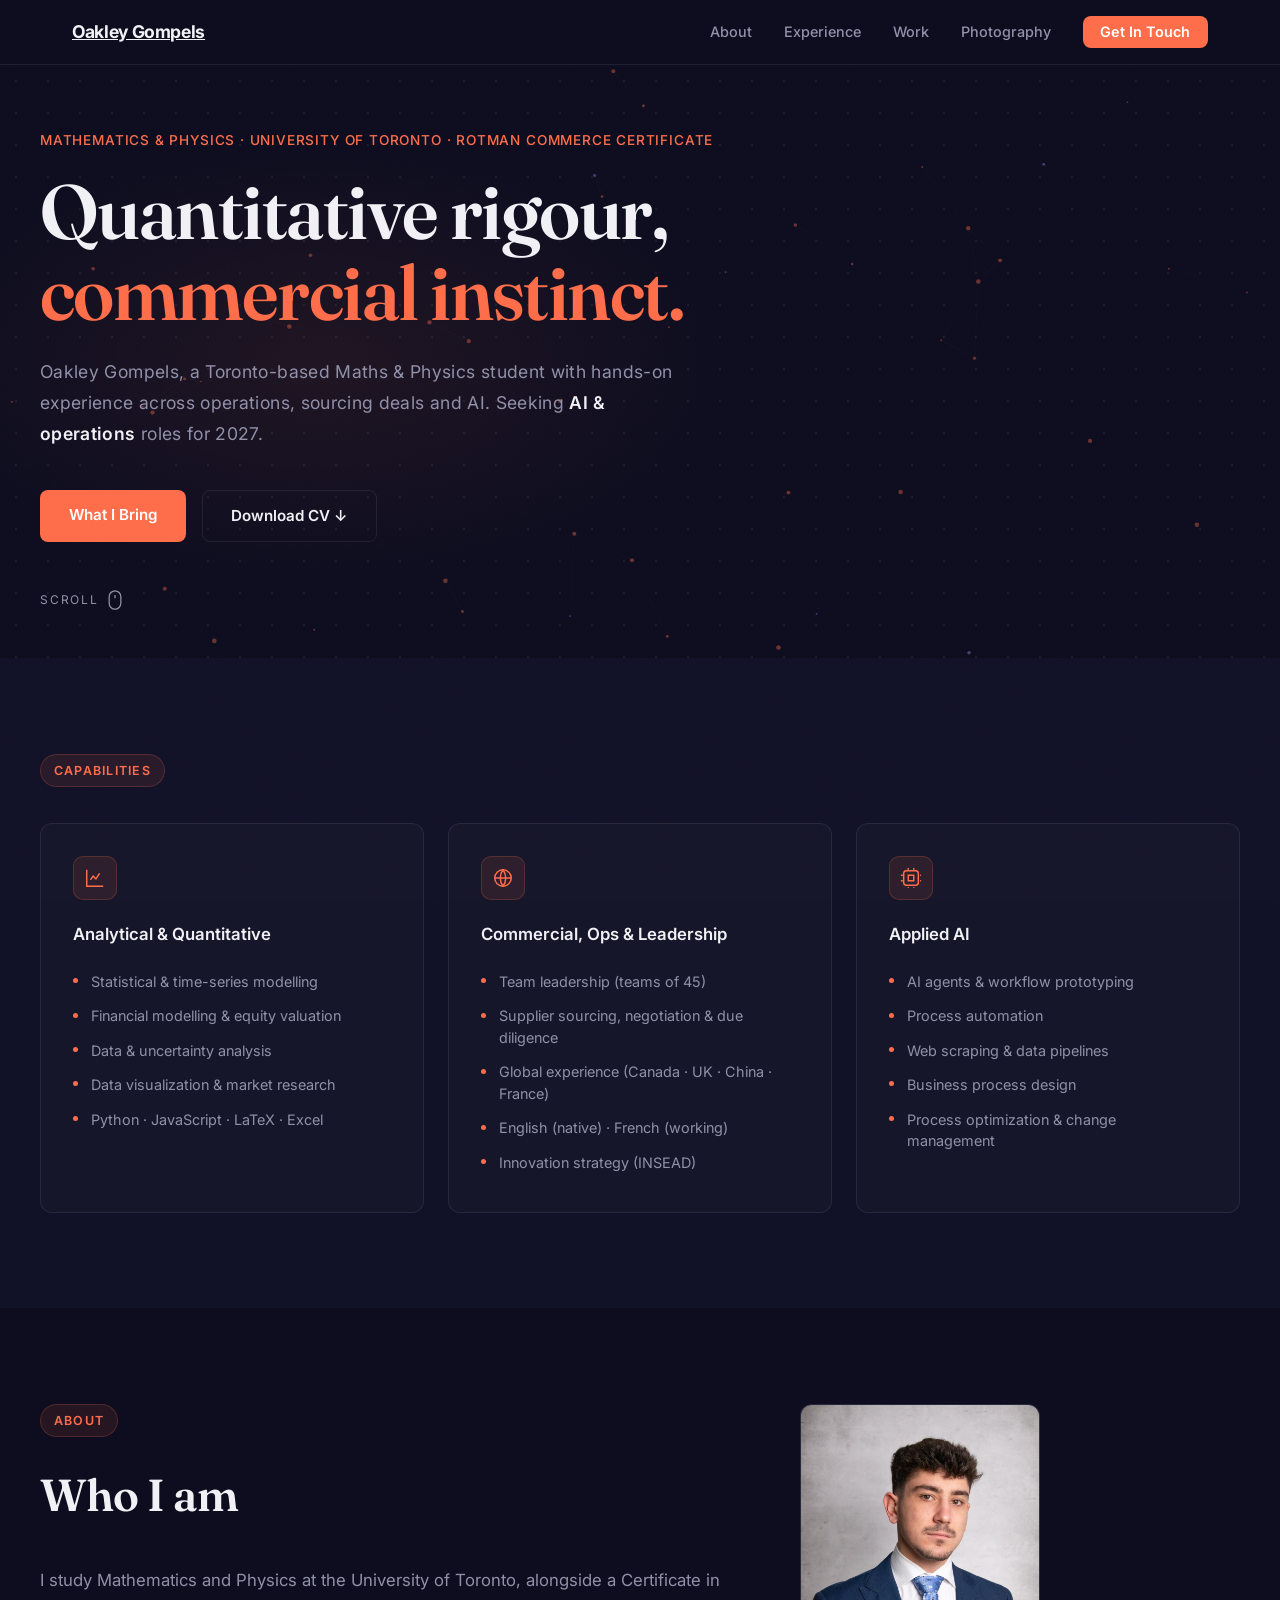
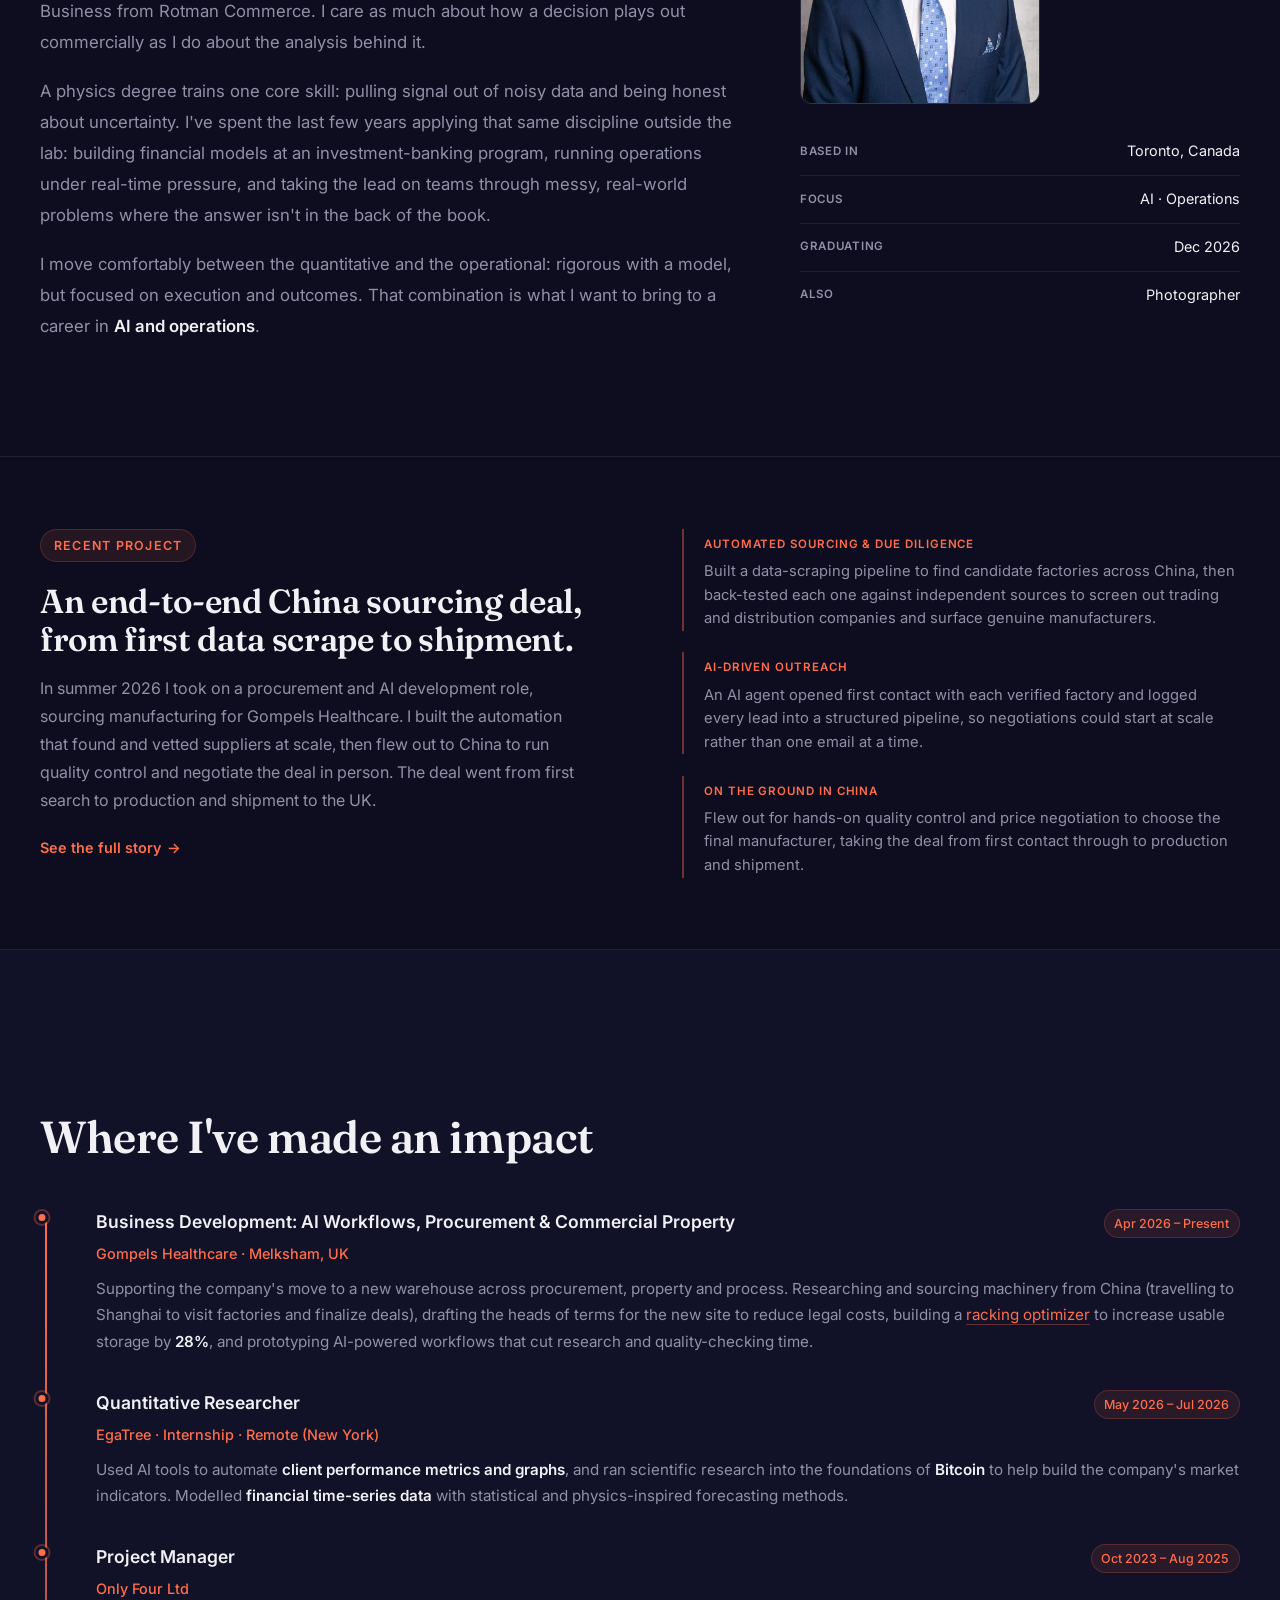
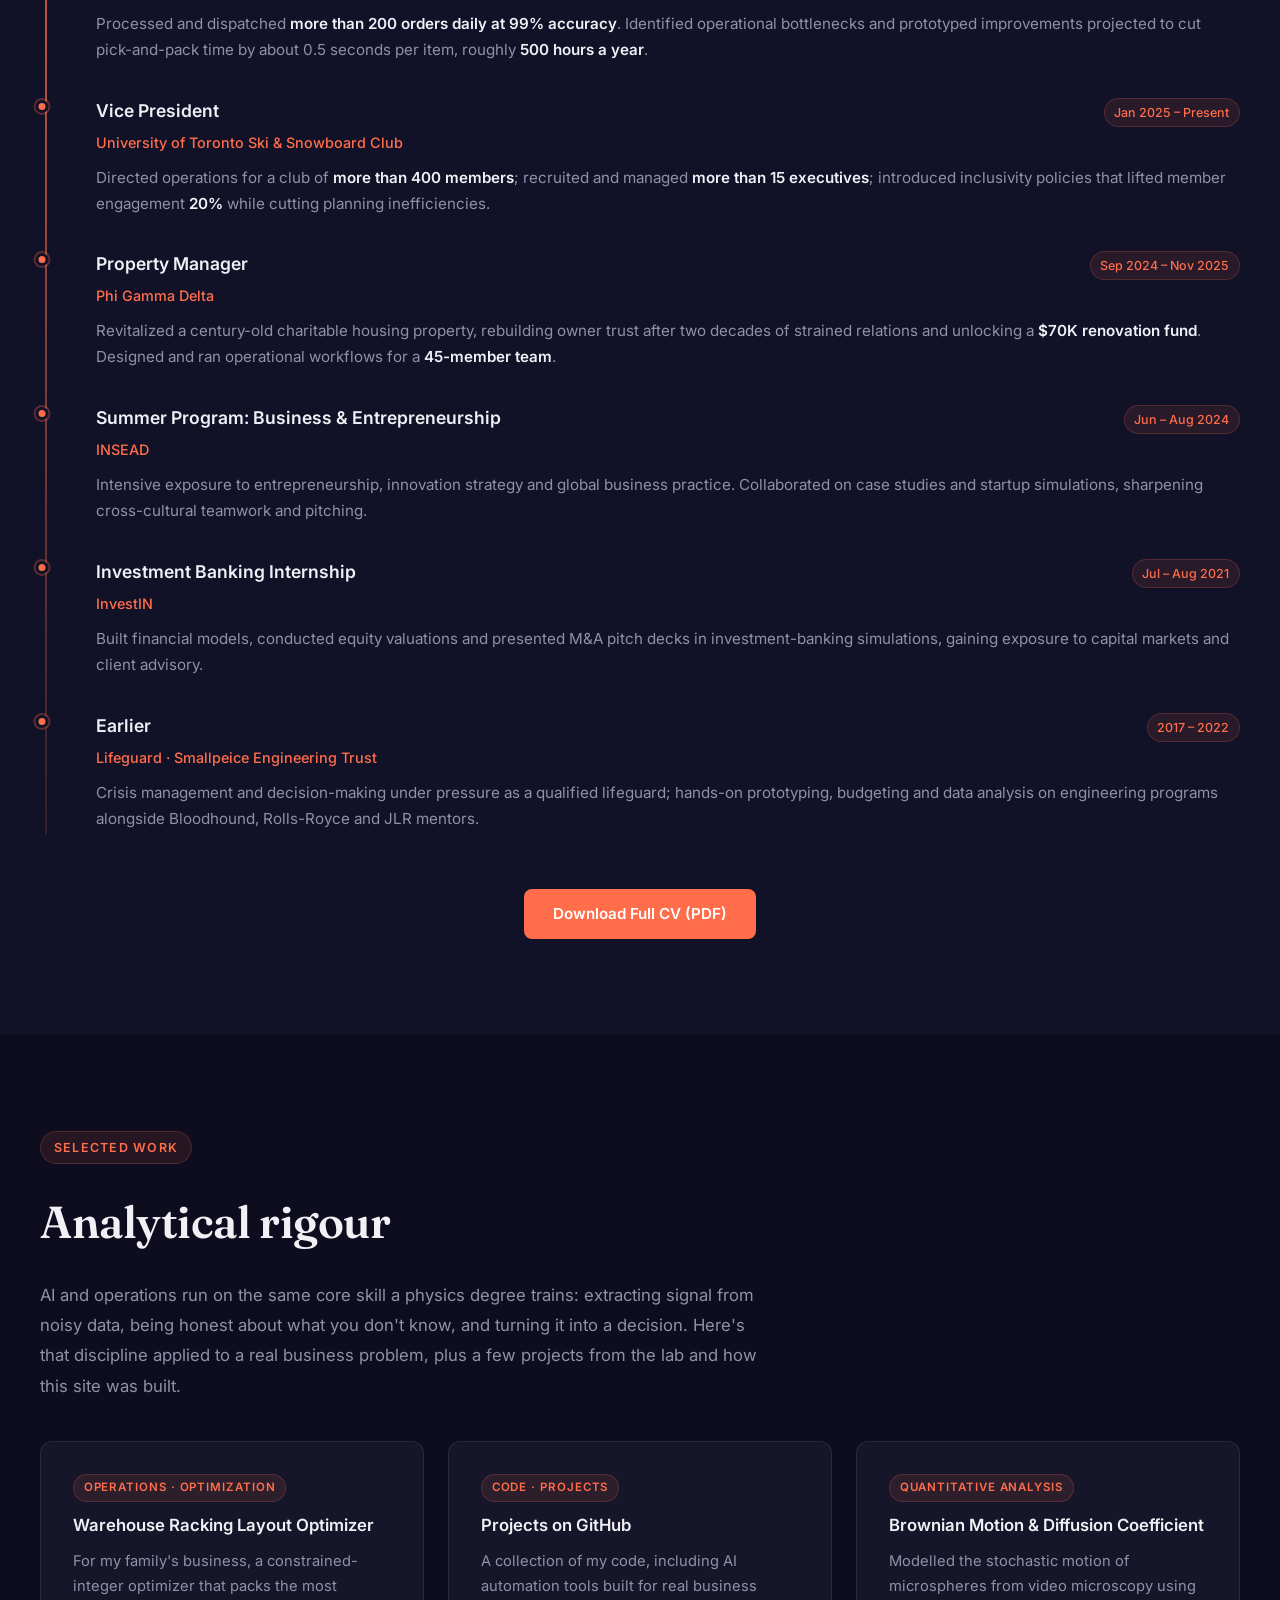
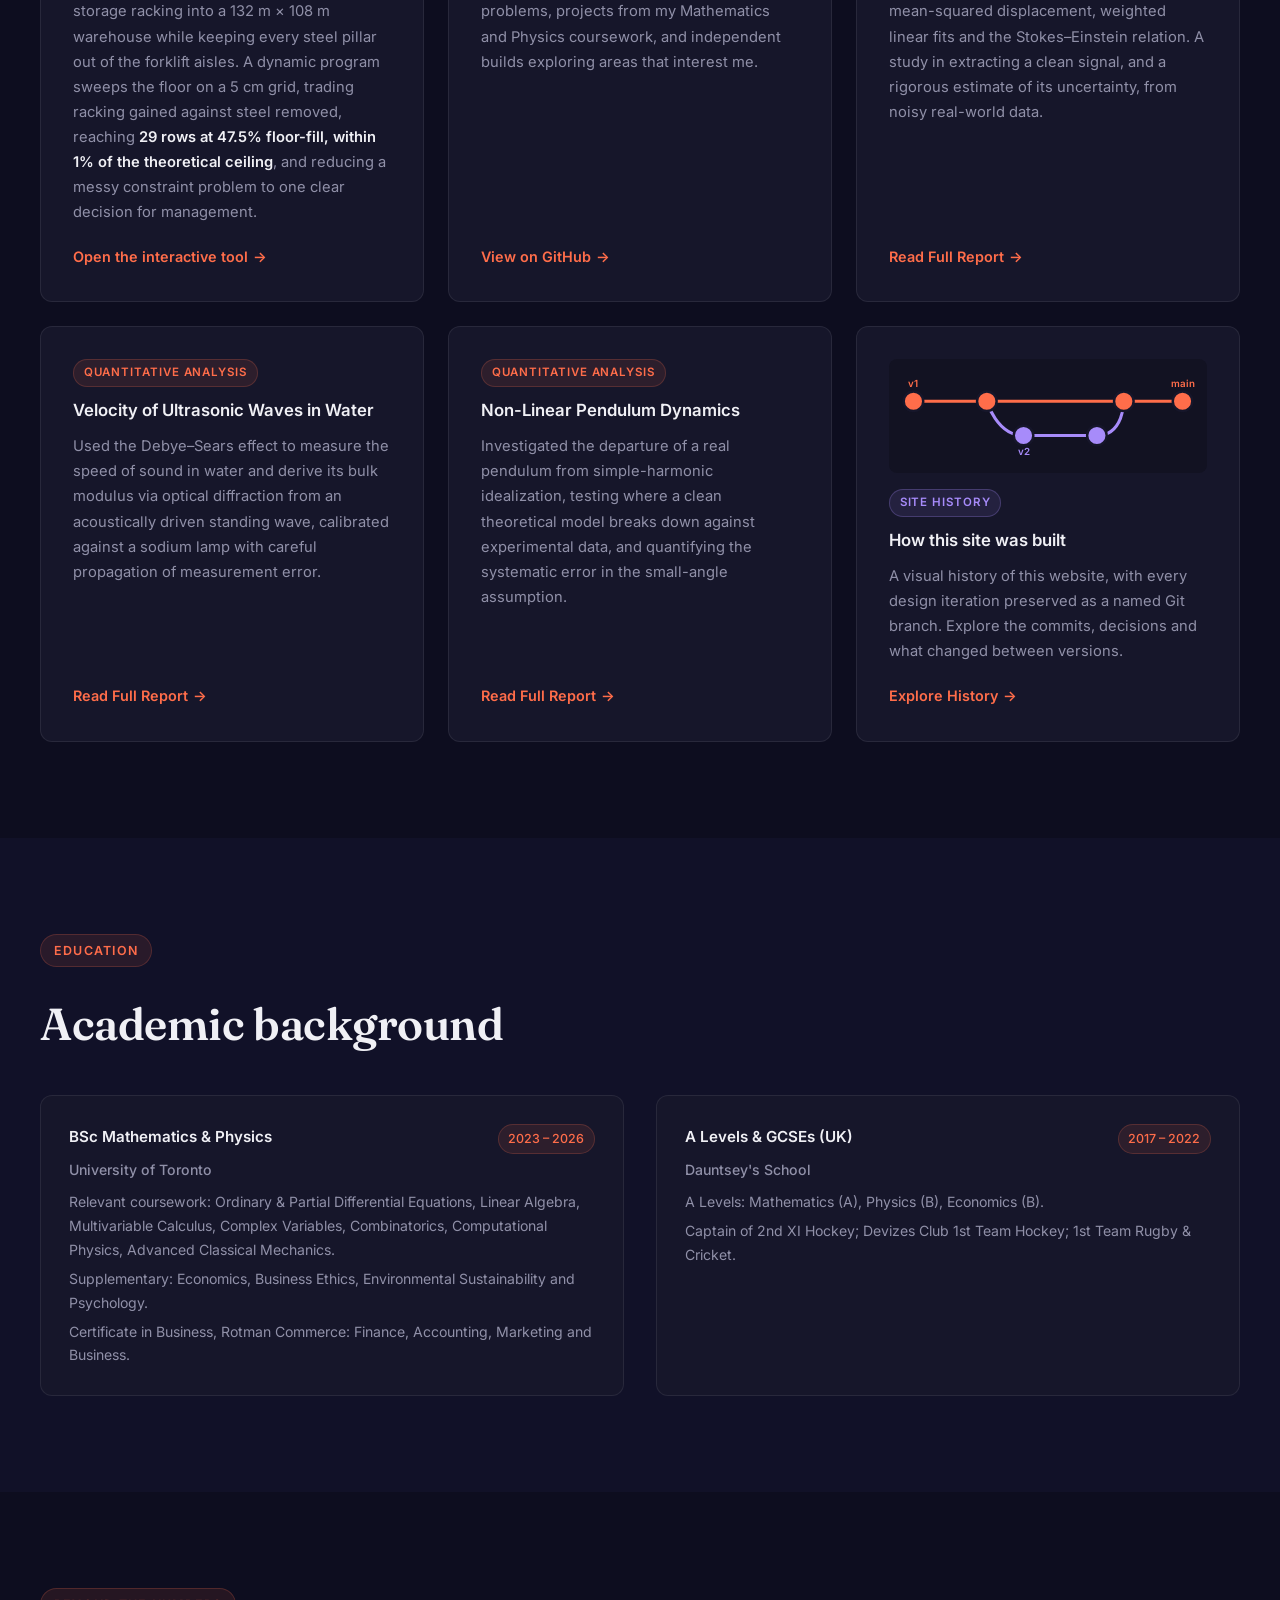
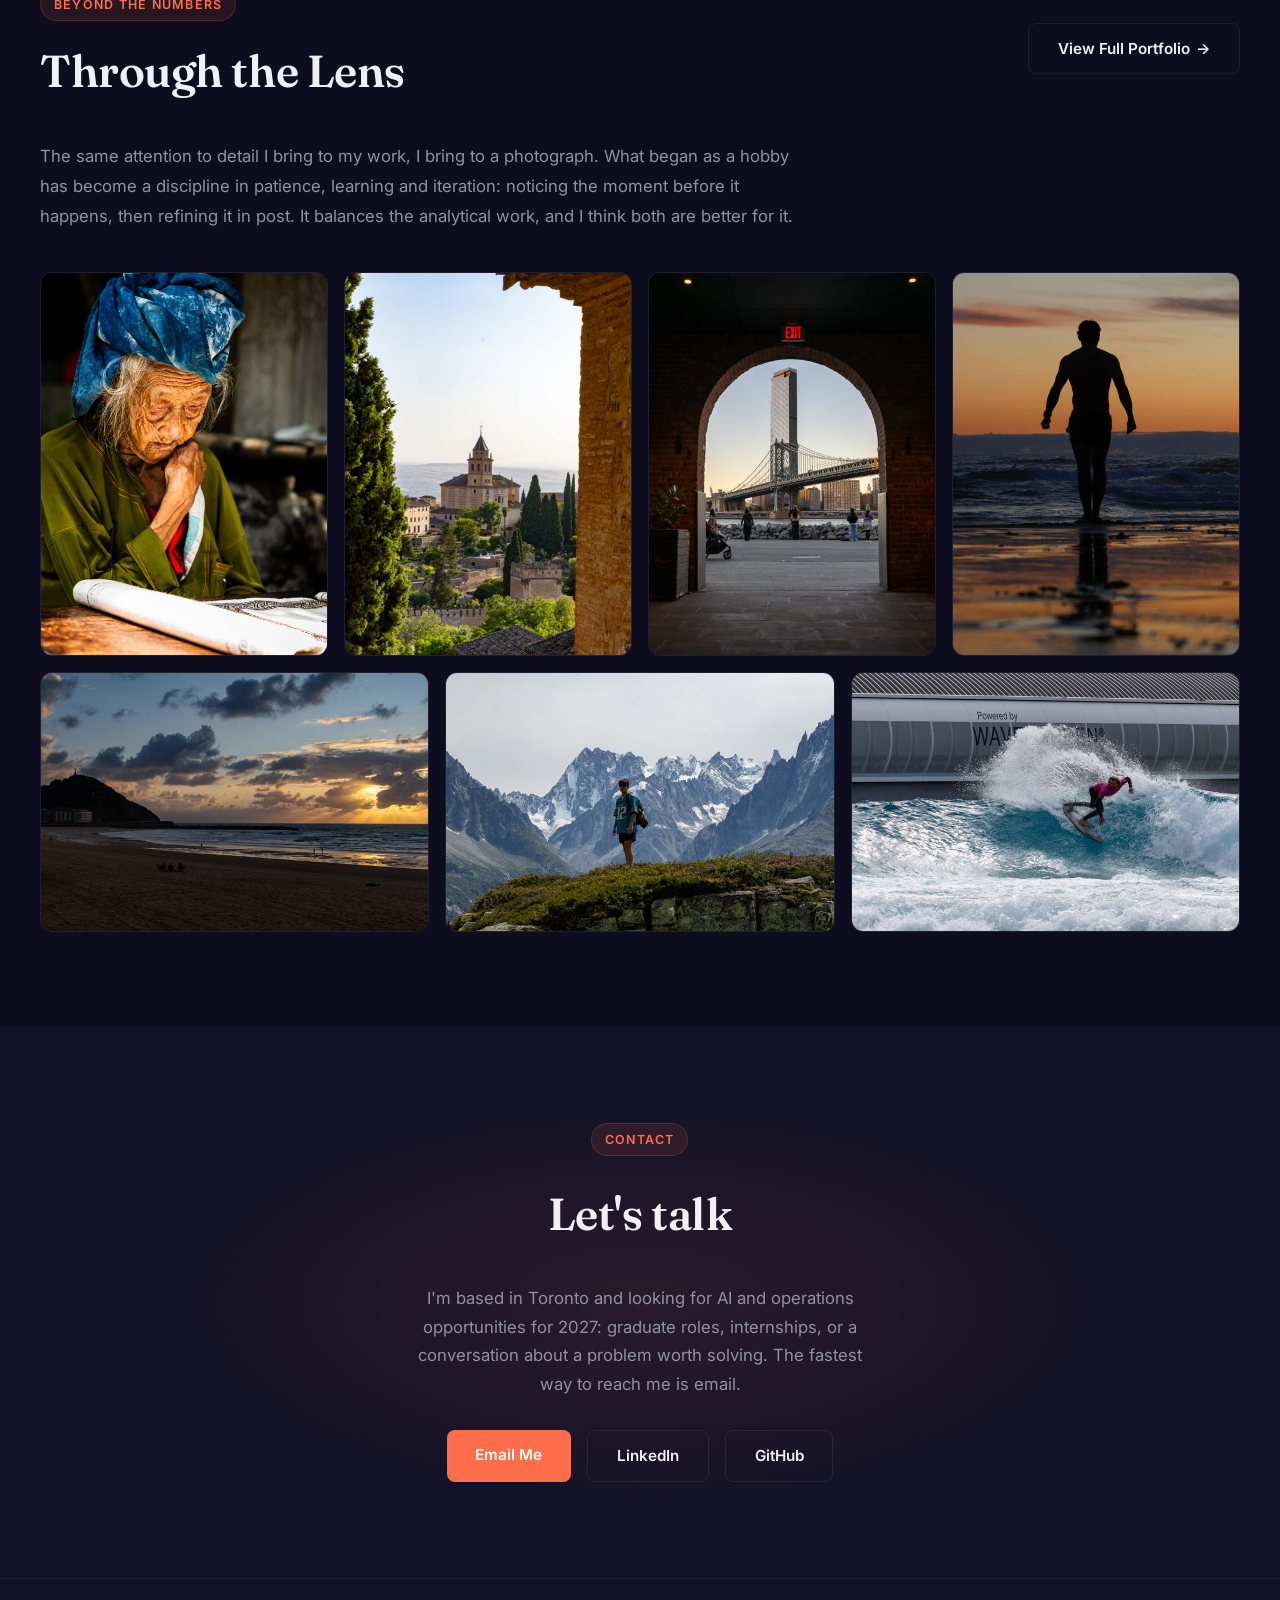
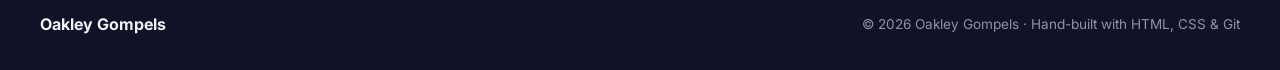
==== commit 450ffad7: "Update CV and site for Toronto base" ====
--- a/index.html
+++ b/index.html
@@ -389,6 +389,15 @@
                     the theoretical ceiling</strong>, and reducing a messy constraint problem to one clear
                     decision for management.</p>
                     <span class="project-link">Open the interactive tool <span class="arrow">→</span></span>
+                </a>
+
+                <a href="https://github.com/OakleyG" class="project-card project-card--tool reveal" target="_blank" rel="noopener">
+                    <div class="card-tag">Code · Projects</div>
+                    <h3>Projects on GitHub</h3>
+                    <p>A collection of my code, including AI automation tools built for real business
+                    problems, projects from my Mathematics and Physics coursework, and independent
+                    builds exploring areas that interest me.</p>
+                    <span class="project-link">View on GitHub <span class="arrow">→</span></span>
                 </a>
 
                 <div class="project-card reveal">
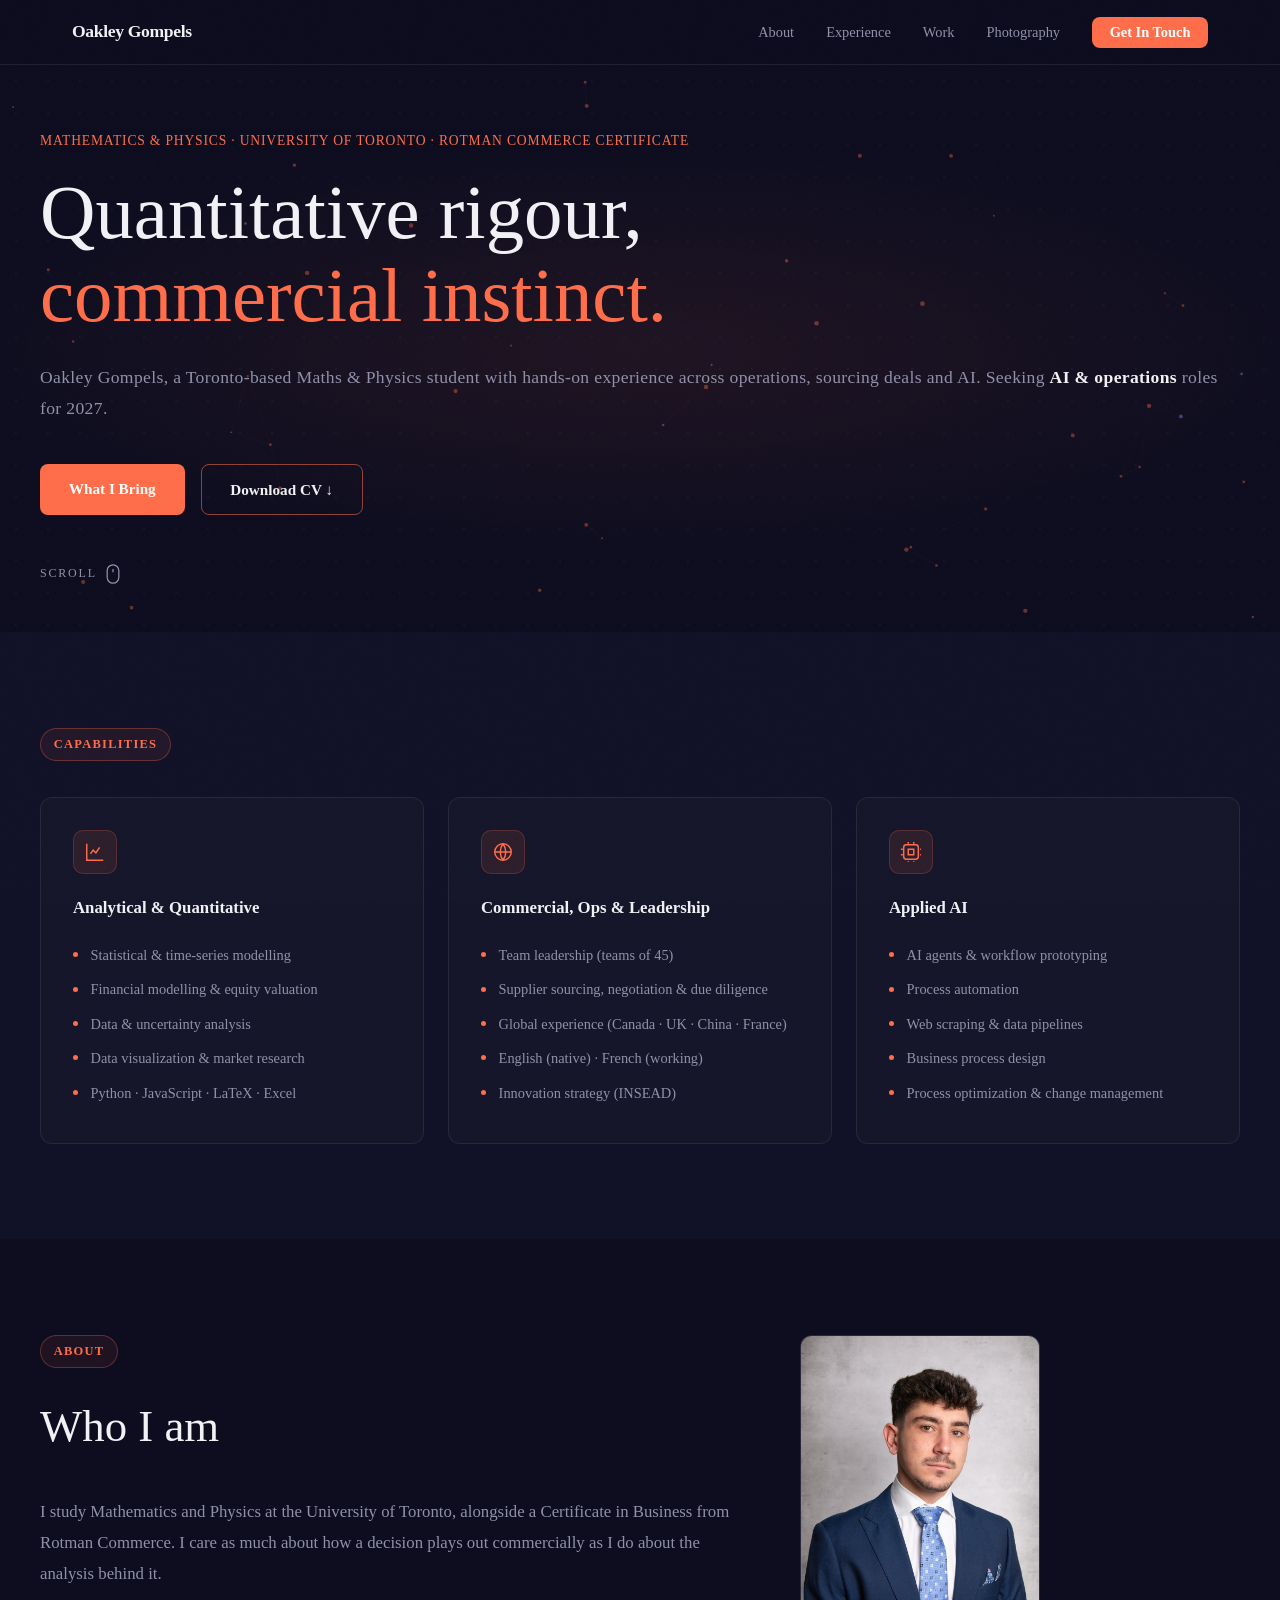
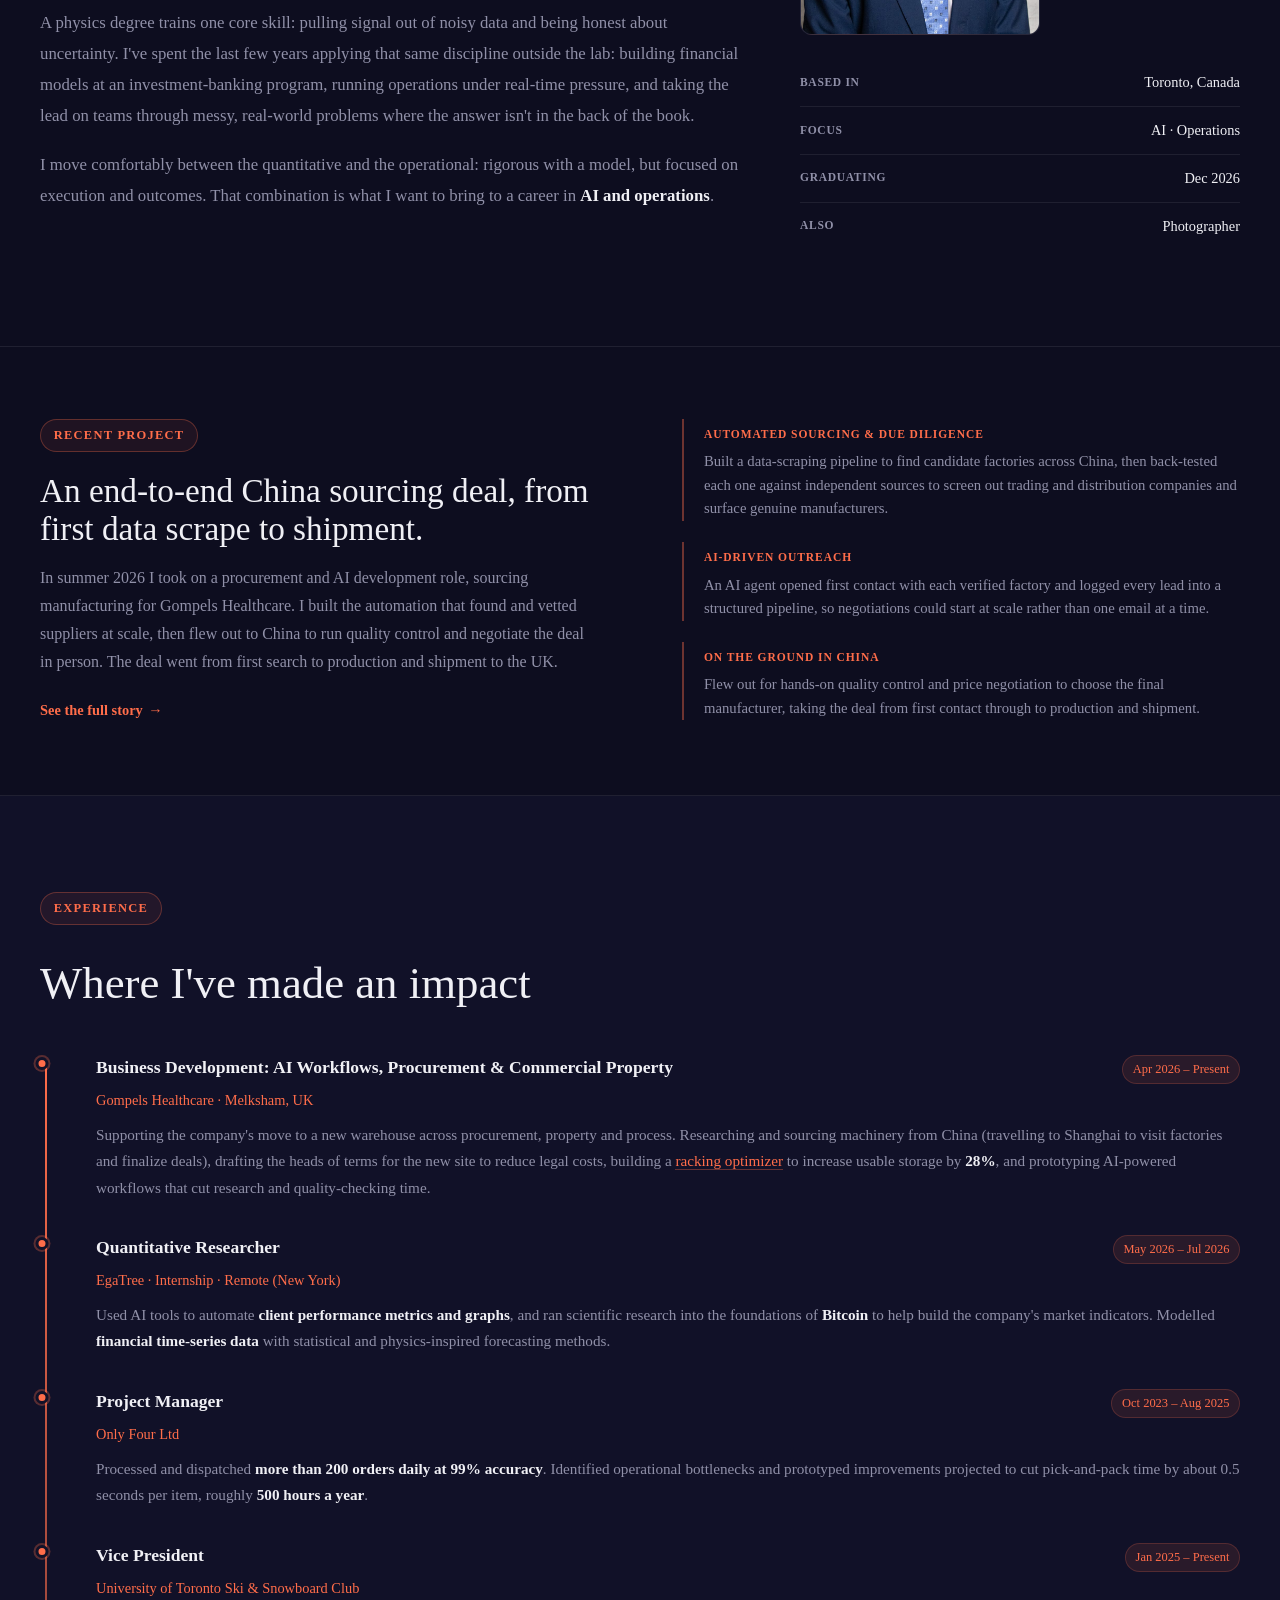
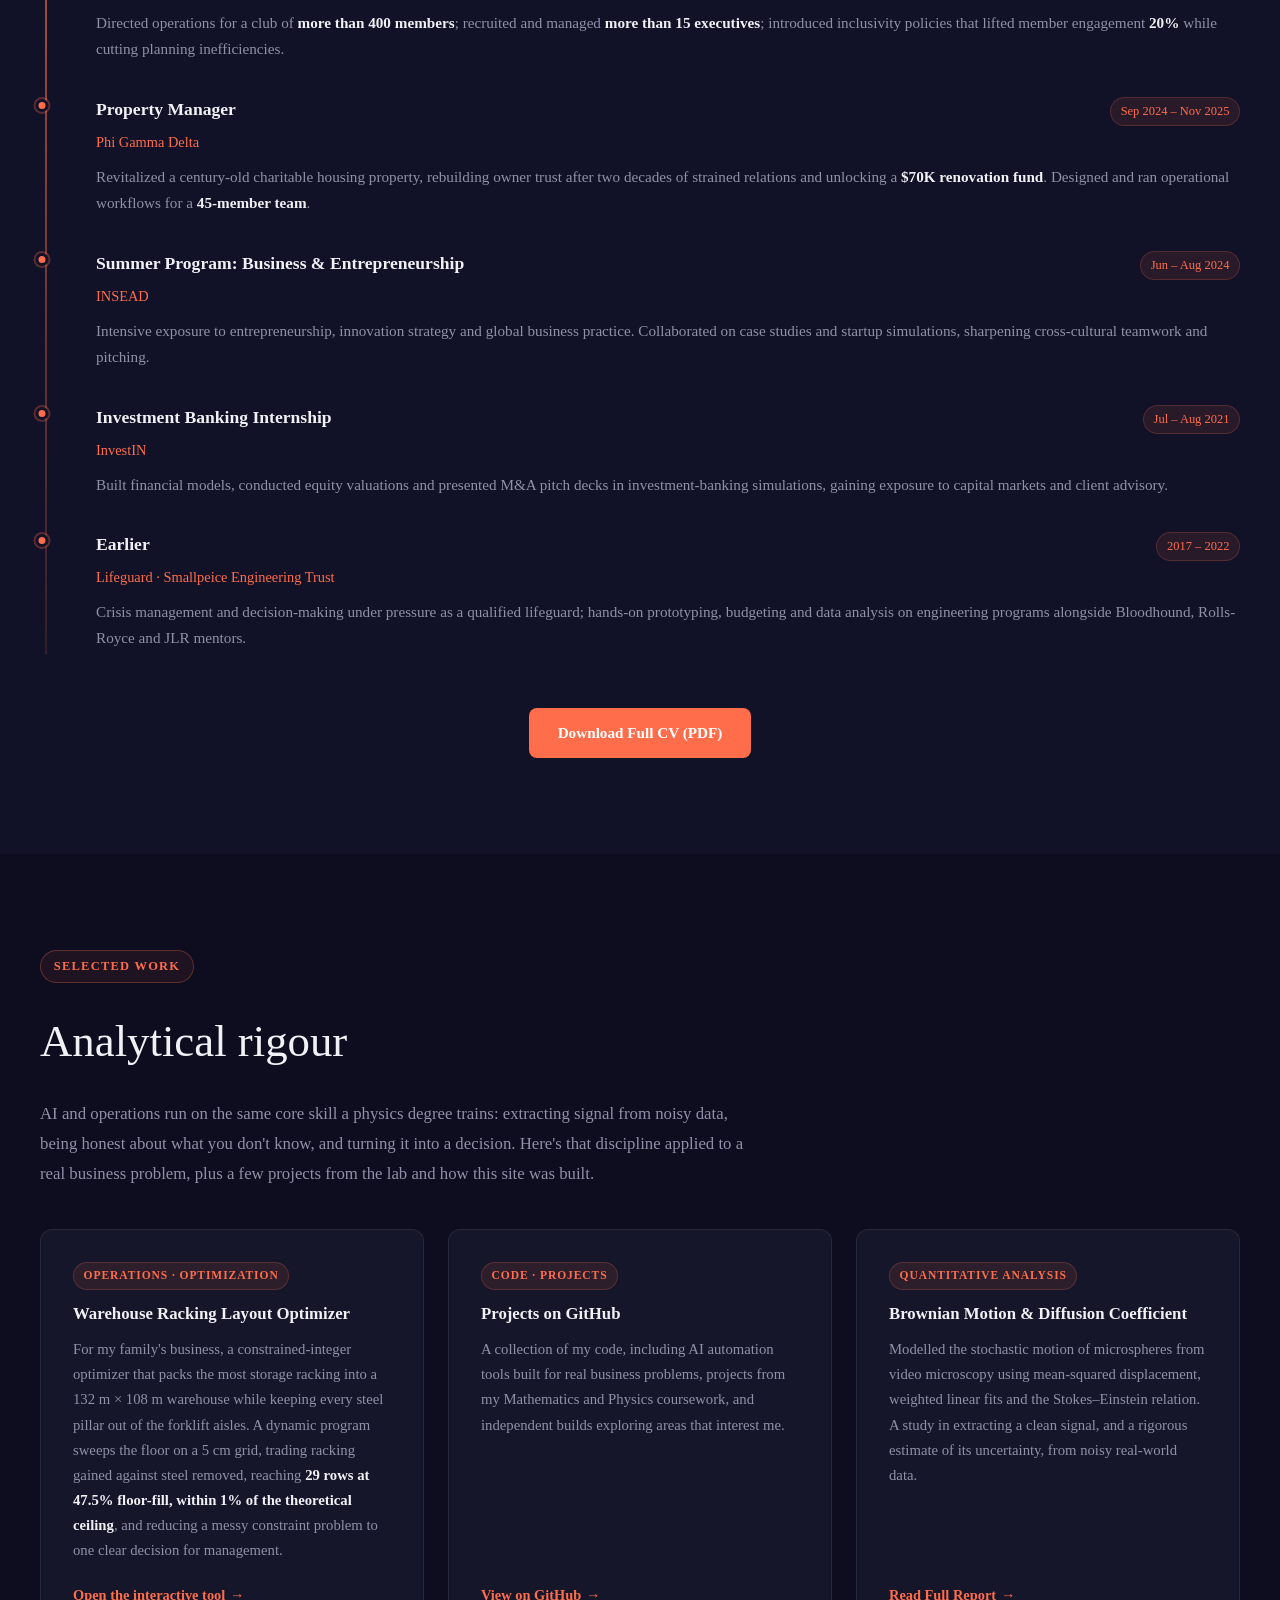
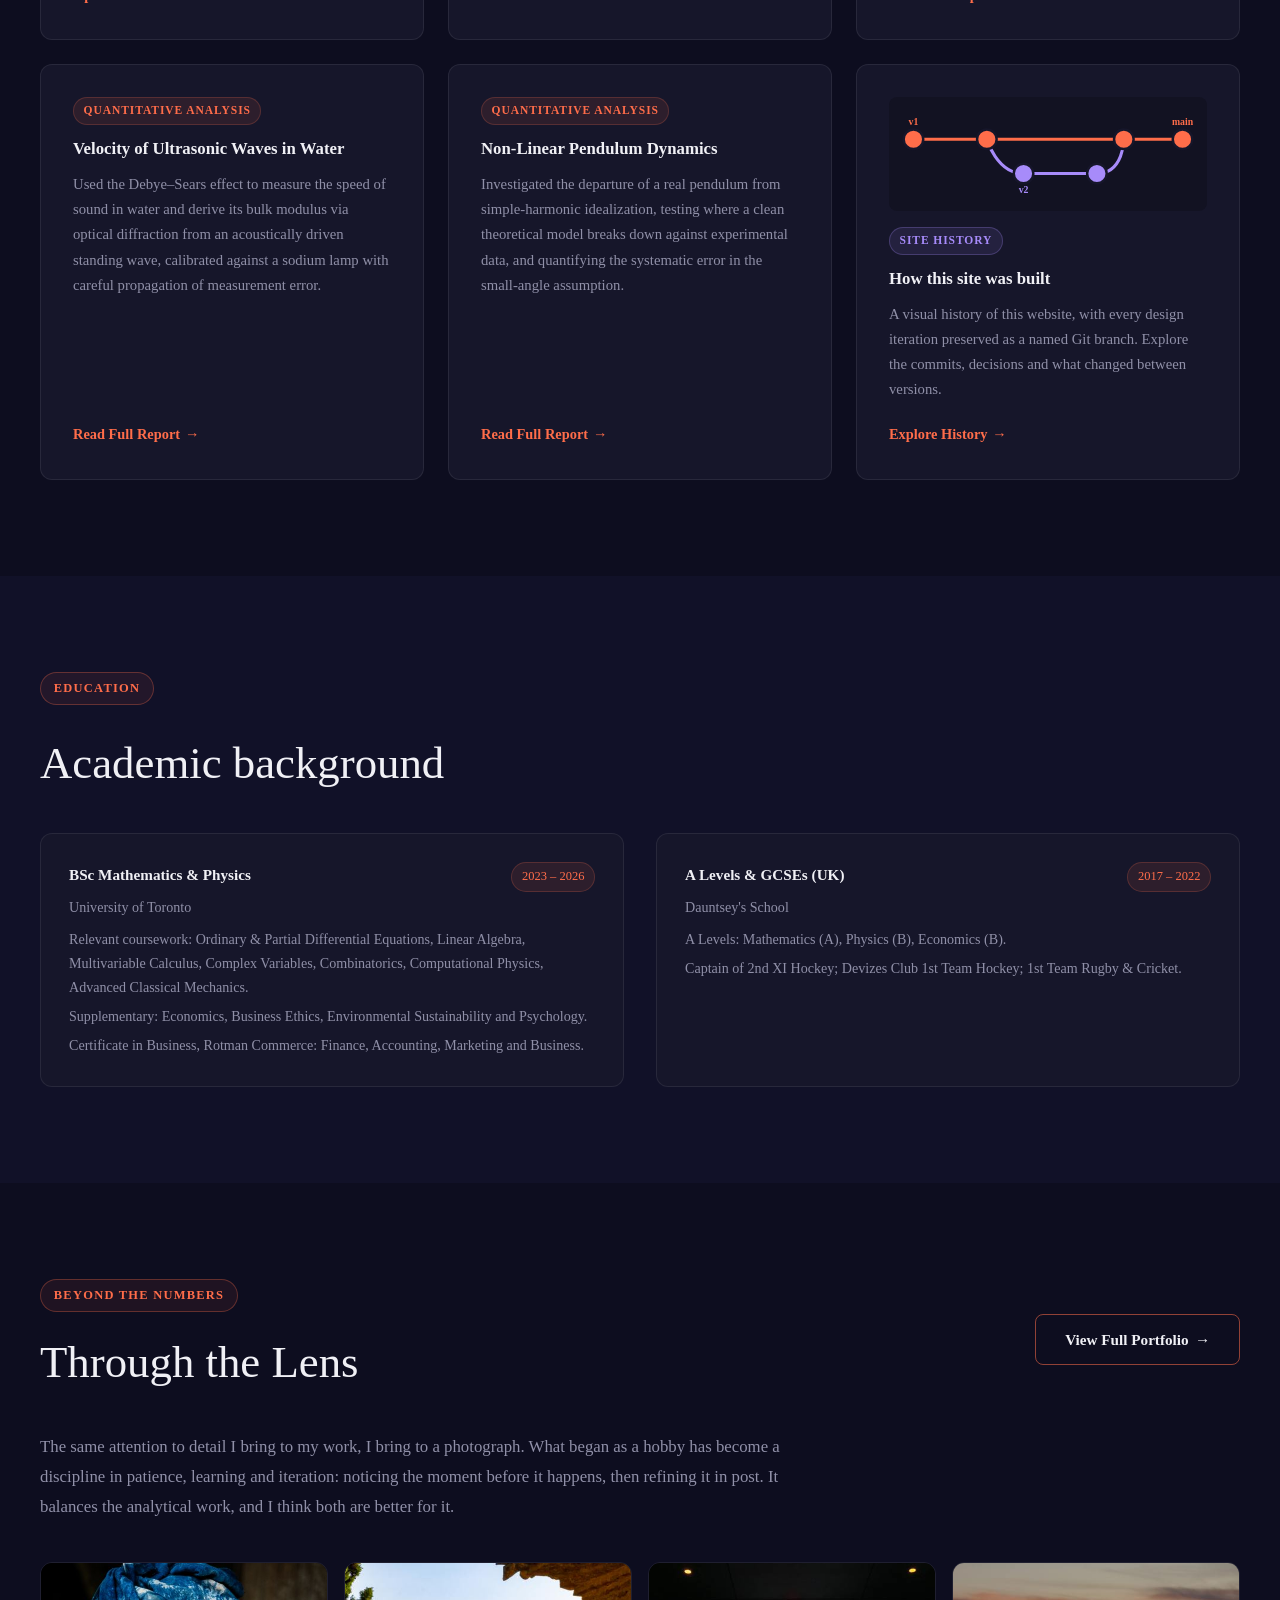
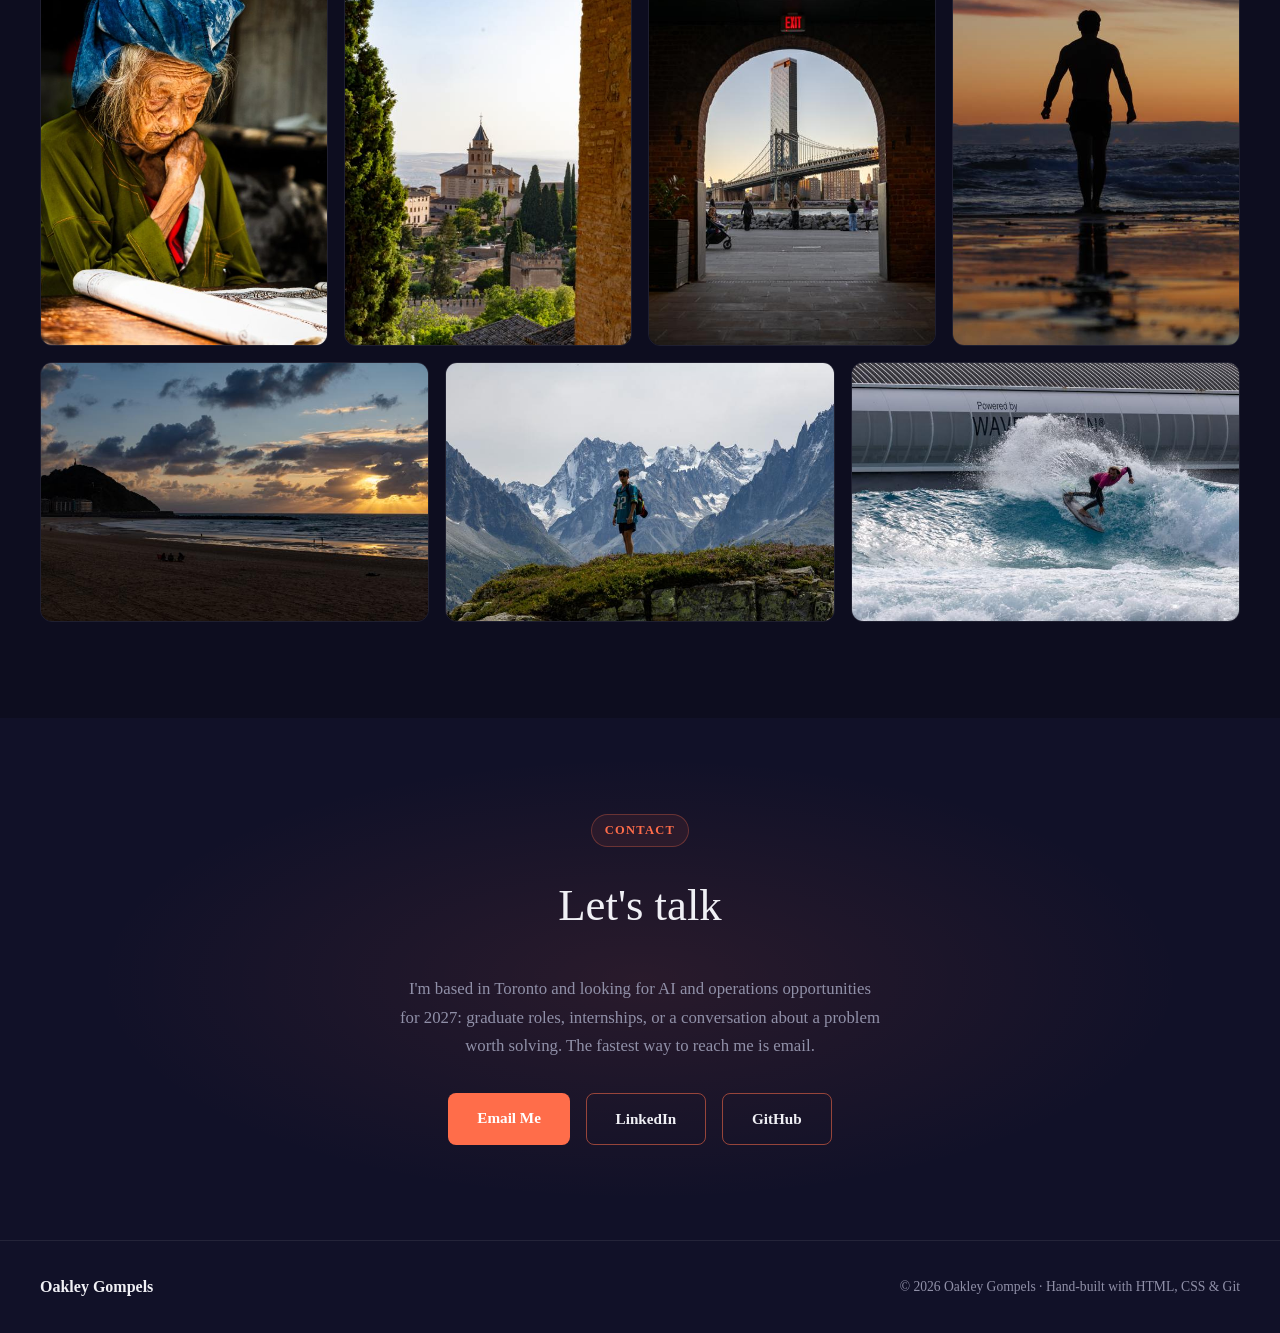
==== commit 12f5765f: "Switch to Times New Roman, full-width intro, outline buttons, softer texture" ====
--- a/index.html
+++ b/index.html
@@ -27,9 +27,7 @@
 
     <!-- Flag JS support so scroll-reveal only hides content when JS can restore it -->
     <script>document.documentElement.classList.add('js');</script>
-    <link rel="stylesheet" href="style.css?v=8">
-    <link rel="preconnect" href="https://fonts.googleapis.com">
-    <link href="https://fonts.googleapis.com/css2?family=Inter:wght@300;400;500;600;700;800&family=Fraunces:opsz,wght@9..144,400;9..144,500;9..144,600&display=swap" rel="stylesheet">
+    <link rel="stylesheet" href="style.css?v=13">
 
     <!-- Print / Save-as-PDF rules (inline so they always ship with the page) -->
     <style>
@@ -441,9 +439,9 @@
                         <circle cx="240" cy="28" r="8" fill="#ff6d4a" stroke="#16162a" stroke-width="2"/>
                         <circle cx="110" cy="56" r="8" fill="#a78bfa" stroke="#16162a" stroke-width="2"/>
                         <circle cx="170" cy="56" r="8" fill="#a78bfa" stroke="#16162a" stroke-width="2"/>
-                        <text x="20"  y="16" text-anchor="middle" fill="#ff6d4a" font-size="8" font-family="Inter,sans-serif" font-weight="600">v1</text>
-                        <text x="110" y="72" text-anchor="middle" fill="#a78bfa" font-size="8" font-family="Inter,sans-serif" font-weight="600">v2</text>
-                        <text x="240" y="16" text-anchor="middle" fill="#ff6d4a" font-size="8" font-family="Inter,sans-serif" font-weight="600">main</text>
+                        <text x="20"  y="16" text-anchor="middle" fill="#ff6d4a" font-size="8" font-family="Times New Roman,Times,serif" font-weight="600">v1</text>
+                        <text x="110" y="72" text-anchor="middle" fill="#a78bfa" font-size="8" font-family="Times New Roman,Times,serif" font-weight="600">v2</text>
+                        <text x="240" y="16" text-anchor="middle" fill="#ff6d4a" font-size="8" font-family="Times New Roman,Times,serif" font-weight="600">main</text>
                     </svg>
                     <div class="card-tag card-tag--evo">Site History</div>
                     <h3>How this site was built</h3>
--- a/style.css
+++ b/style.css
@@ -16,8 +16,8 @@
     --accent-dark: #e0522e;
     --text:      #f0f0f5;
     --text-muted:#9090a8;
-    --font:      'Inter', system-ui, -apple-system, sans-serif;
-    --font-display: 'Fraunces', Georgia, 'Times New Roman', serif;
+    --font:      'Times New Roman', Times, serif;
+    --font-display: 'Times New Roman', Times, serif;
     --radius:    12px;
     --max-w:     1200px;
 }
@@ -41,7 +41,7 @@
     position: sticky;
     top: 0;
     z-index: 100;
-    background: rgba(13, 13, 31, 0.85);
+    background: rgba(13,13,31, 0.85);
     backdrop-filter: blur(14px);
     -webkit-backdrop-filter: blur(14px);
     border-bottom: 1px solid var(--border);
@@ -58,6 +58,7 @@
 }
 
 .logo {
+    text-decoration: none;
     font-size: 1.1rem;
     font-weight: 700;
     color: var(--text);
@@ -116,7 +117,7 @@
 .btn-primary:hover {
     background: var(--accent-dark);
     transform: translateY(-2px);
-    box-shadow: 0 8px 24px rgba(255, 109, 74, 0.35);
+    box-shadow: 0 8px 24px rgba(255,109,74, 0.35);
 }
 
 .btn-secondary {
@@ -143,7 +144,7 @@
    ============================================ */
 .hero {
     position: relative;
-    min-height: 60vh;
+    min-height: 0;
     display: flex;
     align-items: center;
     overflow: hidden;
@@ -166,7 +167,7 @@
     position: absolute;
     top: 10%;
     left: -10%;
-    width: 70%;
+    width: 120%;
     height: 80%;
     background: radial-gradient(ellipse at center, rgba(255,109,74,0.08) 0%, transparent 65%);
     pointer-events: none;
@@ -745,7 +746,7 @@
         flex-direction: column;
         align-items: stretch;
         gap: 0;
-        background: rgba(13, 13, 31, 0.97);
+        background: rgba(13,13,31, 0.97);
         backdrop-filter: blur(14px);
         -webkit-backdrop-filter: blur(14px);
         border-bottom: 1px solid var(--border);
@@ -850,7 +851,7 @@
     opacity: 0.55;
 }
 .hero-content { z-index: 2; }
-.hero-sub { max-width: 640px; line-height: 1.75; }
+.hero-sub { max-width: none; line-height: 1.75; }
 .hero-sub strong { color: var(--text); font-weight: 600; }
 
 .hero-scroll {
@@ -1285,3 +1286,29 @@
         page-break-inside: avoid;
     }
 }
+
+/* ============================================
+   POLISH PASS — headline, secondary button, labels, texture
+   ============================================ */
+.hero-content h1 { font-weight: 500; letter-spacing: 0; line-height: 1.08; }
+.section h2, .now-title { font-weight: 500; letter-spacing: 0; }
+
+.btn-secondary {
+    background: transparent;
+    border: 1px solid rgba(255,109,74,0.55);
+    color: var(--text);
+}
+.btn-secondary:hover {
+    background: rgba(255,109,74,0.08);
+    border-color: var(--accent);
+    color: var(--accent);
+}
+
+.section-label {
+    color: var(--accent);
+    background: rgba(255,109,74,0.08);
+    border-color: rgba(255,109,74,0.3);
+}
+
+.hero-bg-dots { opacity: 0.5; }
+body::after { opacity: 0.018; }
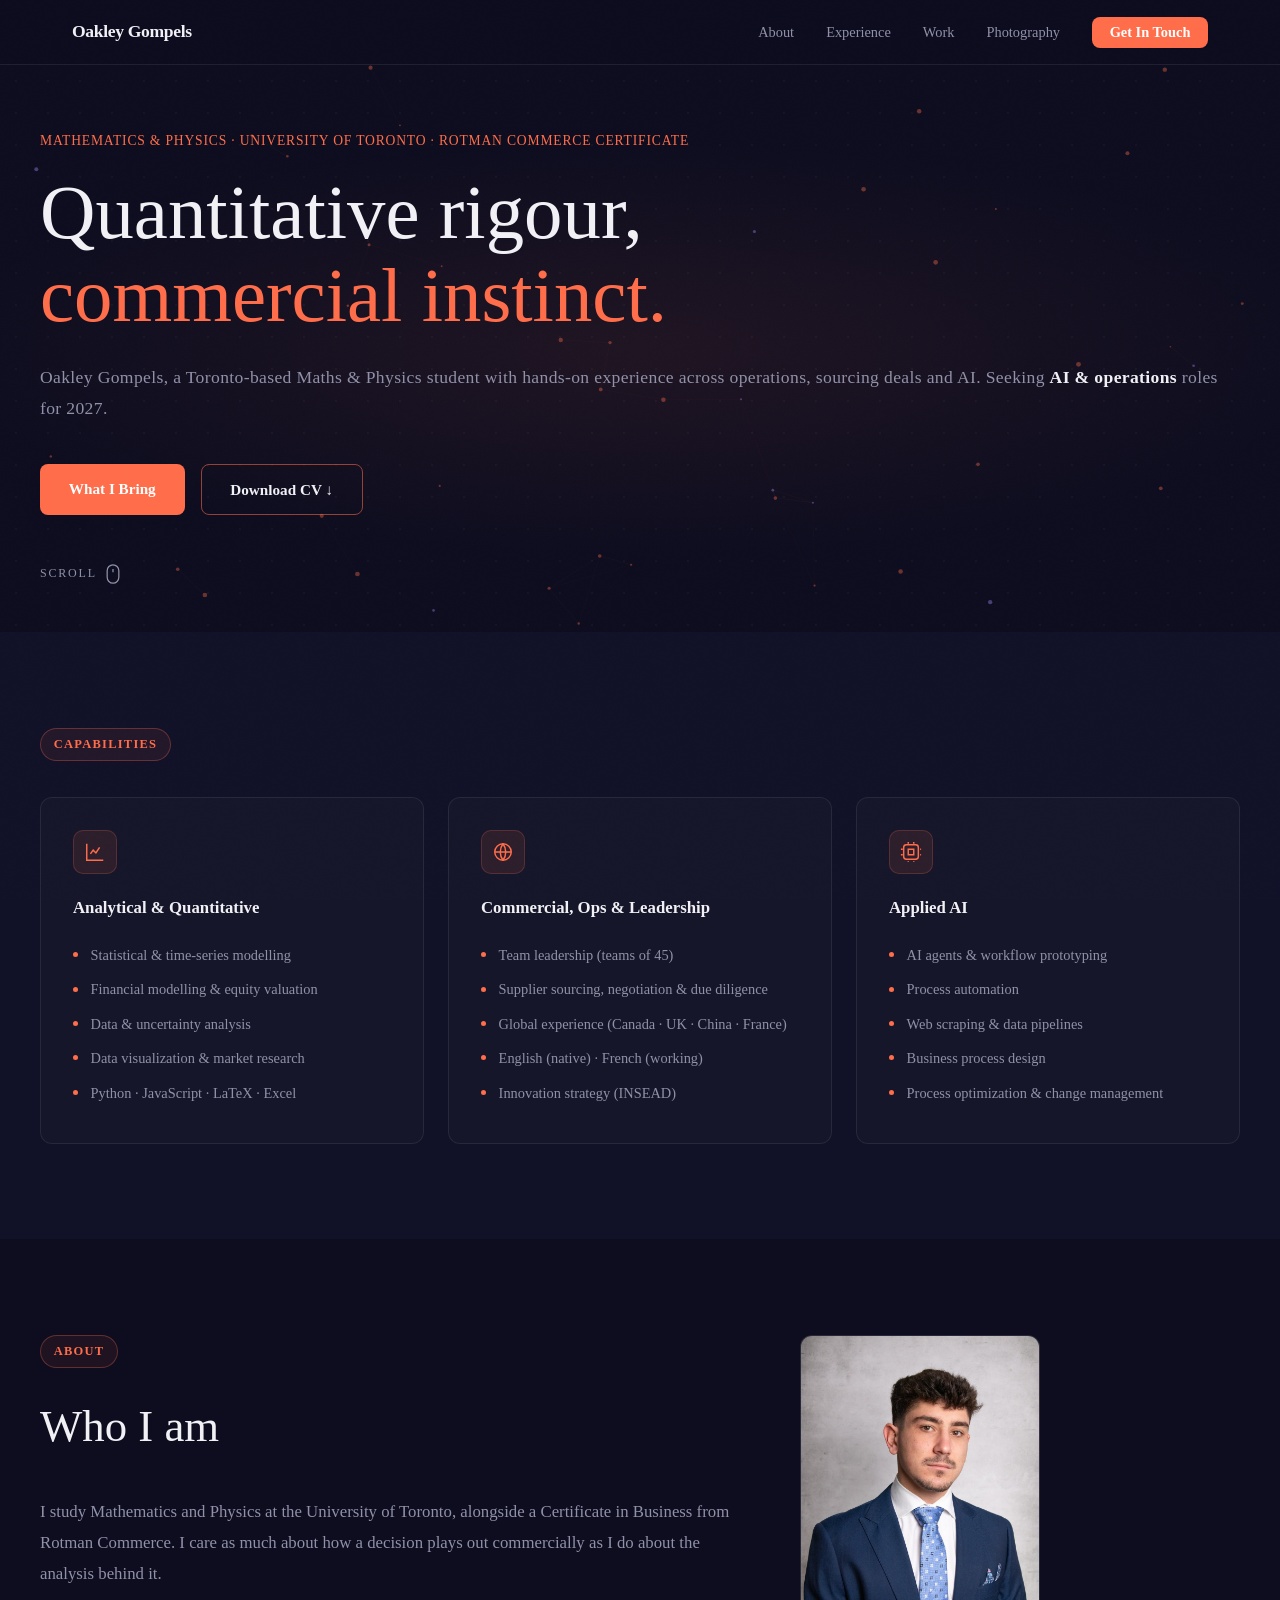
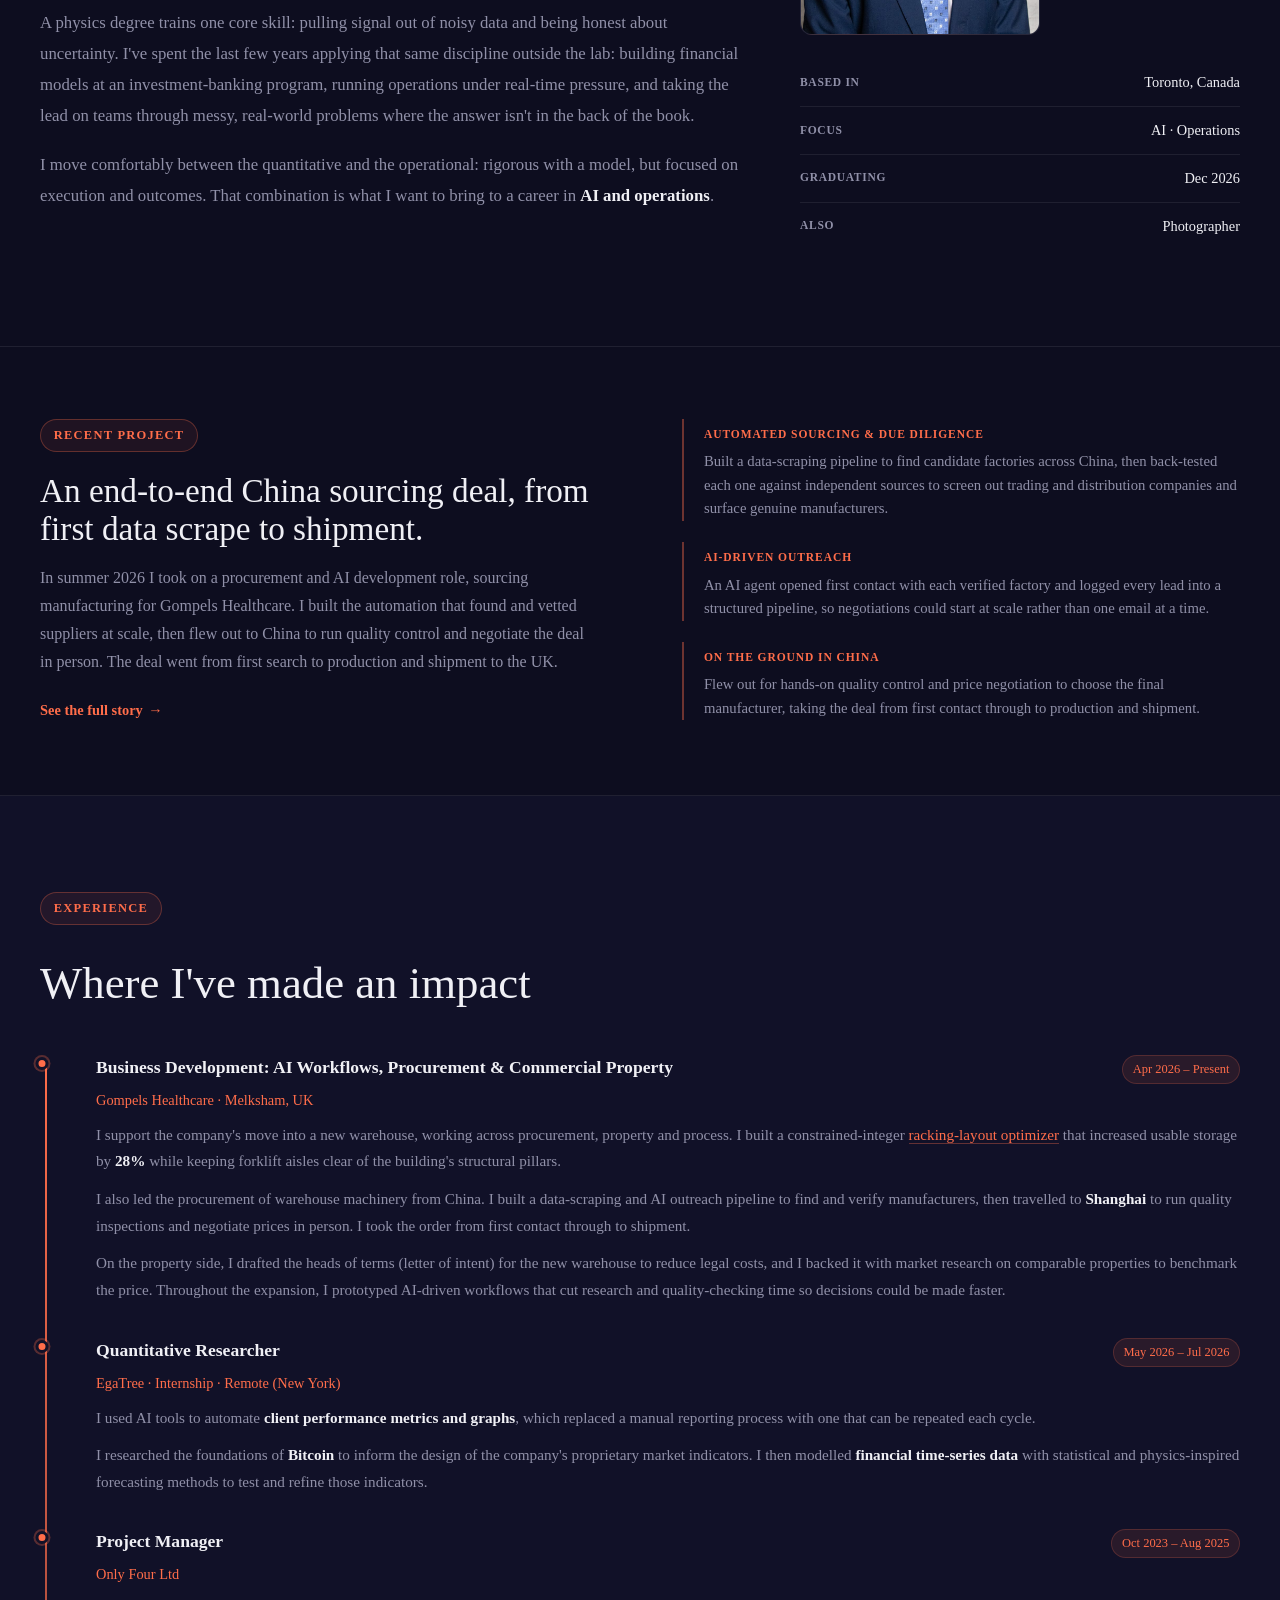
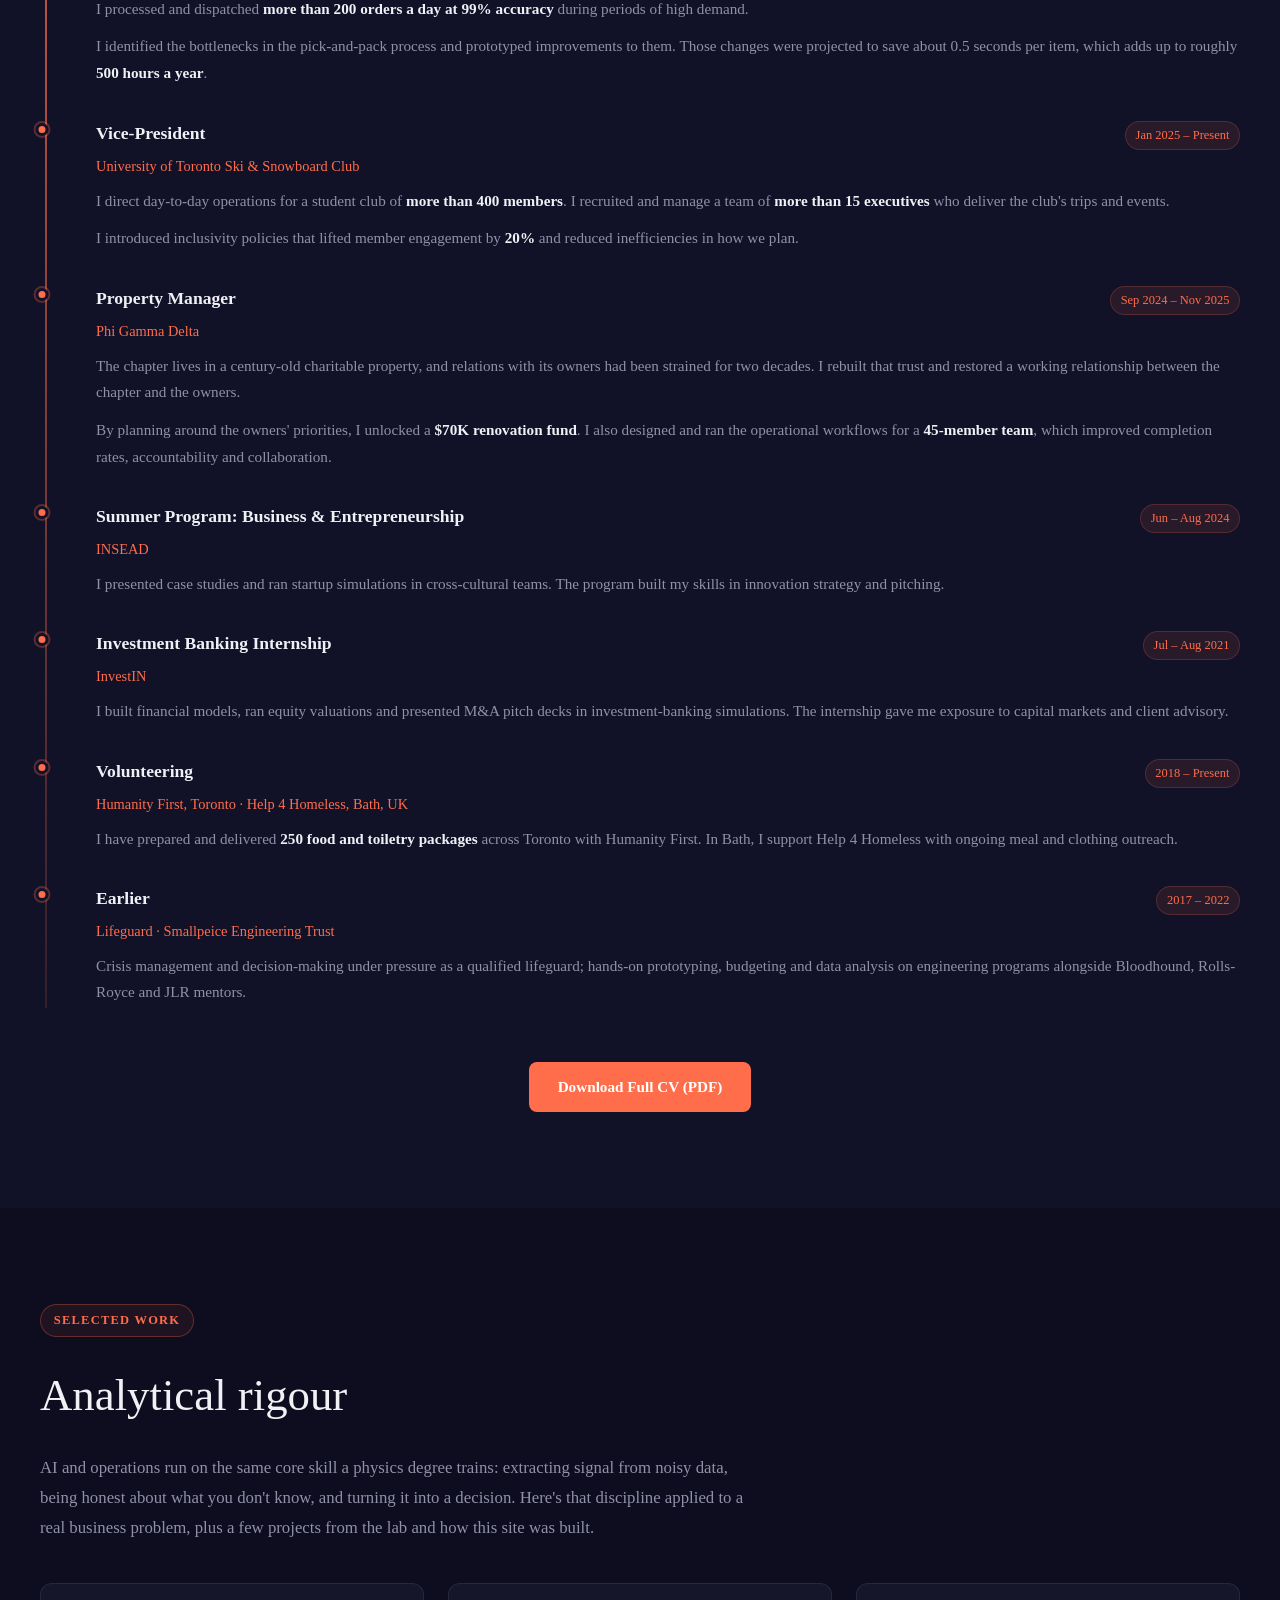
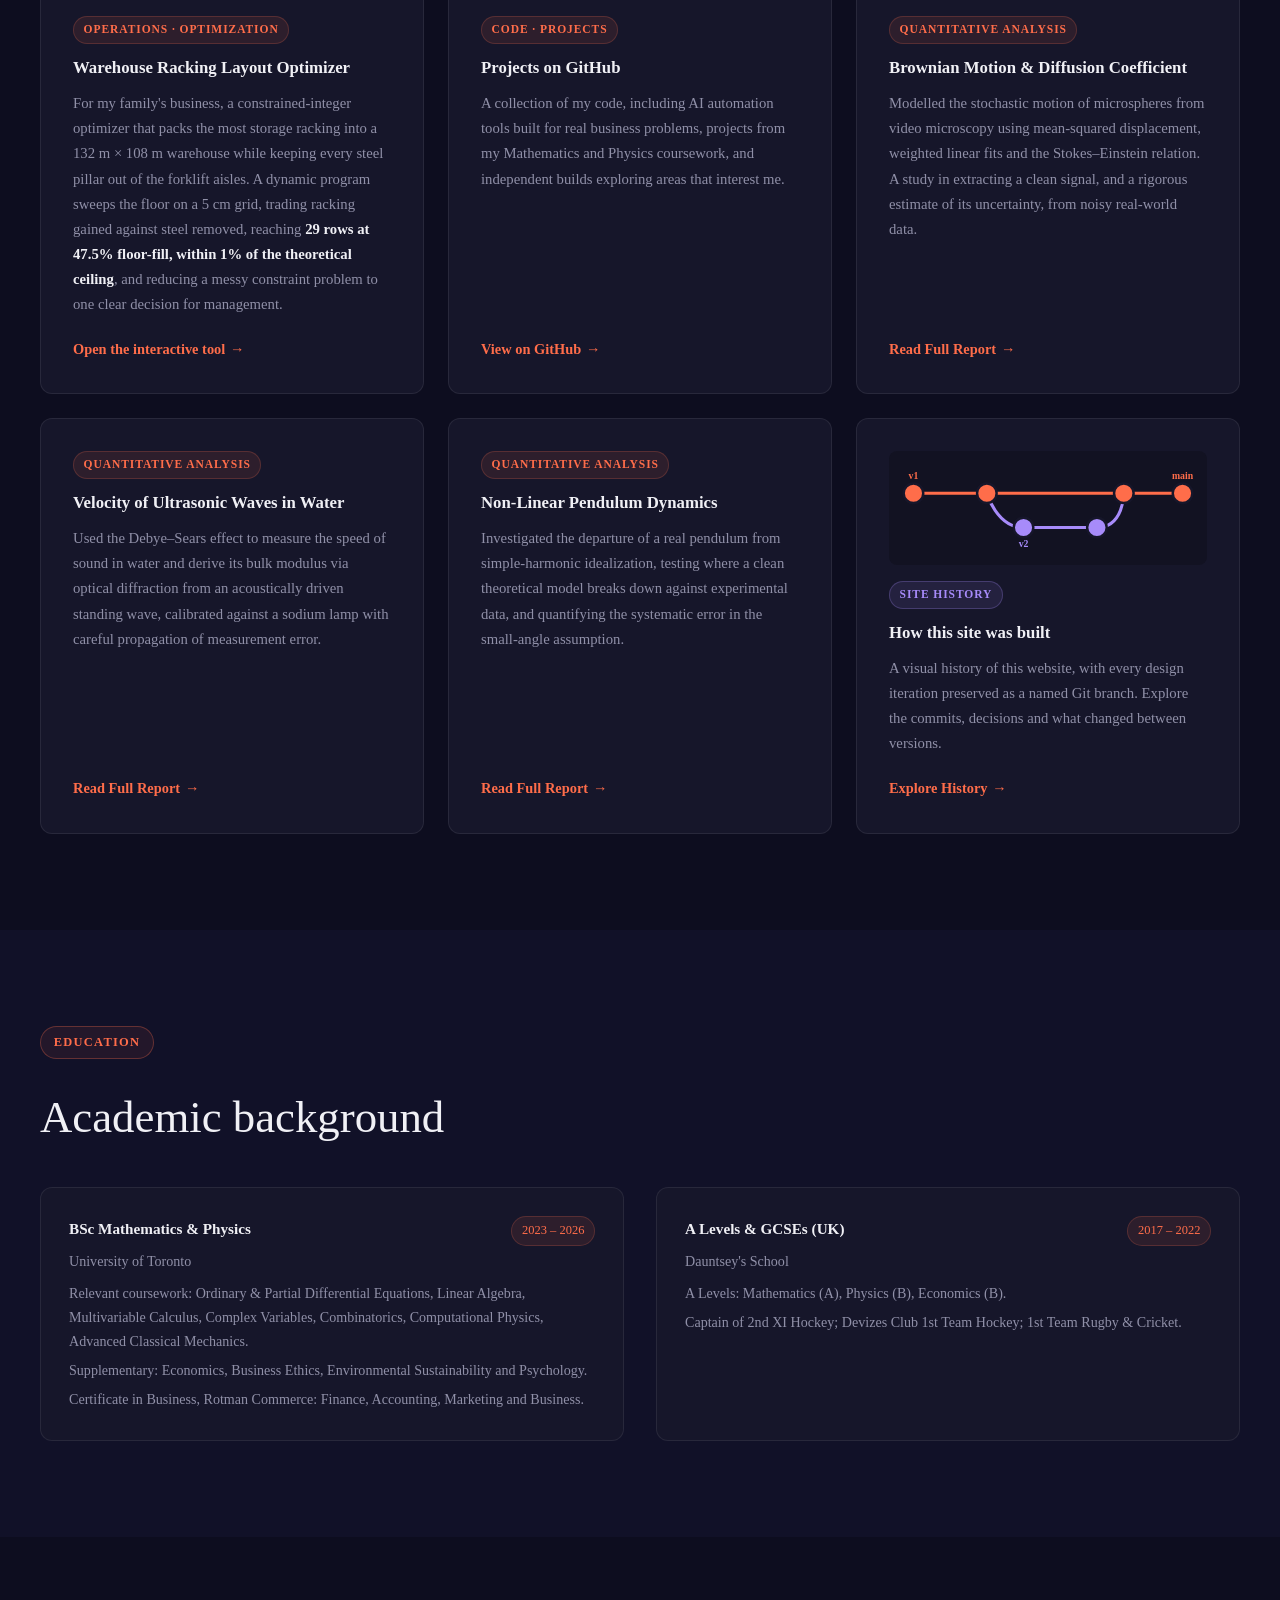
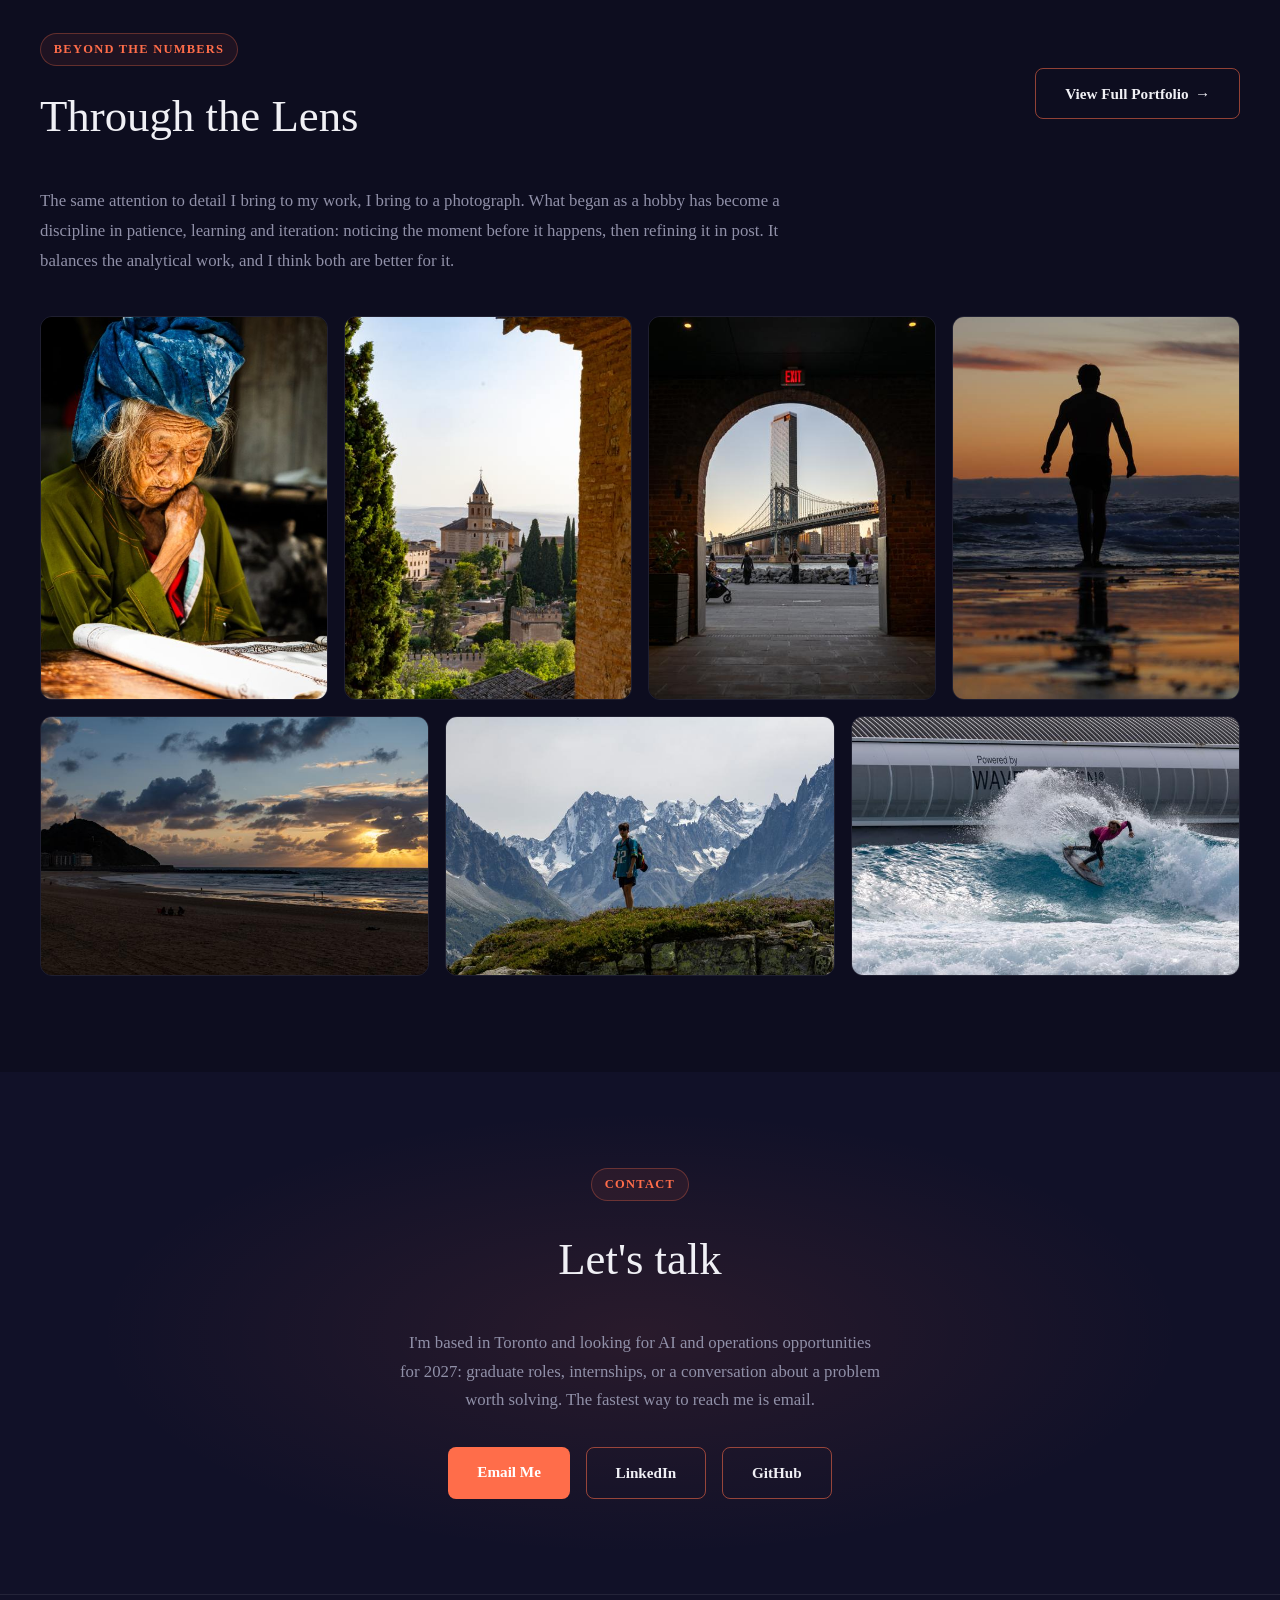
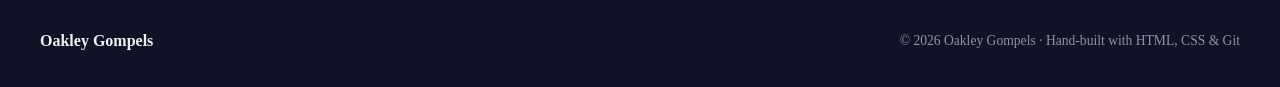
==== commit c072c954: "Expand experience section from CV, add volunteering" ====
--- a/index.html
+++ b/index.html
@@ -27,7 +27,7 @@
 
     <!-- Flag JS support so scroll-reveal only hides content when JS can restore it -->
     <script>document.documentElement.classList.add('js');</script>
-    <link rel="stylesheet" href="style.css?v=13">
+    <link rel="stylesheet" href="style.css?v=14">
 
     <!-- Print / Save-as-PDF rules (inline so they always ship with the page) -->
     <style>
@@ -249,12 +249,9 @@
                             <span class="cv-date">Apr 2026 – Present</span>
                         </div>
                         <p class="tl-org">Gompels Healthcare · Melksham, UK</p>
-                        <p>Supporting the company's move to a new warehouse across
-                        procurement, property and process. Researching and sourcing machinery from China
-                        (travelling to Shanghai to visit factories and finalize deals), drafting the heads of
-                        terms for the new site to reduce legal costs, building a <a href="#work">racking optimizer</a>
-                        to increase usable storage by <strong>28%</strong>, and prototyping AI-powered workflows that
-                        cut research and quality-checking time.</p>
+                        <p class="tl-text">I support the company's move into a new warehouse, working across procurement, property and process. I built a constrained-integer <a href="#work">racking-layout optimizer</a> that increased usable storage by <strong>28%</strong> while keeping forklift aisles clear of the building's structural pillars.</p>
+                        <p class="tl-text">I also led the procurement of warehouse machinery from China. I built a data-scraping and AI outreach pipeline to find and verify manufacturers, then travelled to <strong>Shanghai</strong> to run quality inspections and negotiate prices in person. I took the order from first contact through to shipment.</p>
+                        <p class="tl-text">On the property side, I drafted the heads of terms (letter of intent) for the new warehouse to reduce legal costs, and I backed it with market research on comparable properties to benchmark the price. Throughout the expansion, I prototyped AI-driven workflows that cut research and quality-checking time so decisions could be made faster.</p>
                     </div>
                 </div>
 
@@ -266,10 +263,8 @@
                             <span class="cv-date">May 2026 – Jul 2026</span>
                         </div>
                         <p class="tl-org">EgaTree · Internship · Remote (New York)</p>
-                        <p>Used AI tools to automate <strong>client performance metrics and graphs</strong>, and ran
-                        scientific research into the foundations of <strong>Bitcoin</strong> to help build the
-                        company's market indicators. Modelled <strong>financial time-series data</strong> with
-                        statistical and physics-inspired forecasting methods.</p>
+                        <p class="tl-text">I used AI tools to automate <strong>client performance metrics and graphs</strong>, which replaced a manual reporting process with one that can be repeated each cycle.</p>
+                        <p class="tl-text">I researched the foundations of <strong>Bitcoin</strong> to inform the design of the company's proprietary market indicators. I then modelled <strong>financial time-series data</strong> with statistical and physics-inspired forecasting methods to test and refine those indicators.</p>
                     </div>
                 </div>
 
@@ -281,23 +276,21 @@
                             <span class="cv-date">Oct 2023 – Aug 2025</span>
                         </div>
                         <p class="tl-org">Only Four Ltd</p>
-                        <p>Processed and dispatched <strong>more than 200 orders daily at 99% accuracy</strong>. Identified
-                        operational bottlenecks and prototyped improvements projected to cut pick-and-pack
-                        time by about 0.5 seconds per item, roughly <strong>500 hours a year</strong>.</p>
-                    </div>
-                </div>
-
-                <div class="tl-item reveal">
-                    <div class="tl-dot"></div>
-                    <div class="tl-body">
-                        <div class="tl-head">
-                            <h3>Vice President</h3>
+                        <p class="tl-text">I processed and dispatched <strong>more than 200 orders a day at 99% accuracy</strong> during periods of high demand.</p>
+                        <p class="tl-text">I identified the bottlenecks in the pick-and-pack process and prototyped improvements to them. Those changes were projected to save about 0.5 seconds per item, which adds up to roughly <strong>500 hours a year</strong>.</p>
+                    </div>
+                </div>
+
+                <div class="tl-item reveal">
+                    <div class="tl-dot"></div>
+                    <div class="tl-body">
+                        <div class="tl-head">
+                            <h3>Vice-President</h3>
                             <span class="cv-date">Jan 2025 – Present</span>
                         </div>
                         <p class="tl-org">University of Toronto Ski &amp; Snowboard Club</p>
-                        <p>Directed operations for a club of <strong>more than 400 members</strong>; recruited and
-                        managed <strong>more than 15 executives</strong>; introduced inclusivity policies that lifted
-                        member engagement <strong>20%</strong> while cutting planning inefficiencies.</p>
+                        <p class="tl-text">I direct day-to-day operations for a student club of <strong>more than 400 members</strong>. I recruited and manage a team of <strong>more than 15 executives</strong> who deliver the club's trips and events.</p>
+                        <p class="tl-text">I introduced inclusivity policies that lifted member engagement by <strong>20%</strong> and reduced inefficiencies in how we plan.</p>
                     </div>
                 </div>
 
@@ -309,9 +302,8 @@
                             <span class="cv-date">Sep 2024 – Nov 2025</span>
                         </div>
                         <p class="tl-org">Phi Gamma Delta</p>
-                        <p>Revitalized a century-old charitable housing property, rebuilding owner trust
-                        after two decades of strained relations and unlocking a <strong>$70K renovation
-                        fund</strong>. Designed and ran operational workflows for a <strong>45-member team</strong>.</p>
+                        <p class="tl-text">The chapter lives in a century-old charitable property, and relations with its owners had been strained for two decades. I rebuilt that trust and restored a working relationship between the chapter and the owners.</p>
+                        <p class="tl-text">By planning around the owners' priorities, I unlocked a <strong>$70K renovation fund</strong>. I also designed and ran the operational workflows for a <strong>45-member team</strong>, which improved completion rates, accountability and collaboration.</p>
                     </div>
                 </div>
 
@@ -323,9 +315,7 @@
                             <span class="cv-date">Jun – Aug 2024</span>
                         </div>
                         <p class="tl-org">INSEAD</p>
-                        <p>Intensive exposure to entrepreneurship, innovation strategy and global business
-                        practice. Collaborated on case studies and startup simulations, sharpening
-                        cross-cultural teamwork and pitching.</p>
+                        <p class="tl-text">I presented case studies and ran startup simulations in cross-cultural teams. The program built my skills in innovation strategy and pitching.</p>
                     </div>
                 </div>
 
@@ -337,9 +327,19 @@
                             <span class="cv-date">Jul – Aug 2021</span>
                         </div>
                         <p class="tl-org">InvestIN</p>
-                        <p>Built financial models, conducted equity valuations and presented M&amp;A pitch
-                        decks in investment-banking simulations, gaining exposure to capital markets
-                        and client advisory.</p>
+                        <p class="tl-text">I built financial models, ran equity valuations and presented M&amp;A pitch decks in investment-banking simulations. The internship gave me exposure to capital markets and client advisory.</p>
+                    </div>
+                </div>
+
+                <div class="tl-item reveal">
+                    <div class="tl-dot"></div>
+                    <div class="tl-body">
+                        <div class="tl-head">
+                            <h3>Volunteering</h3>
+                            <span class="cv-date">2018 – Present</span>
+                        </div>
+                        <p class="tl-org">Humanity First, Toronto · Help 4 Homeless, Bath, UK</p>
+                        <p class="tl-text">I have prepared and delivered <strong>250 food and toiletry packages</strong> across Toronto with Humanity First. In Bath, I support Help 4 Homeless with ongoing meal and clothing outreach.</p>
                     </div>
                 </div>
 
--- a/style.css
+++ b/style.css
@@ -1312,3 +1312,12 @@
 
 .hero-bg-dots { opacity: 0.5; }
 body::after { opacity: 0.018; }
+
+/* Experience entries written as short paragraphs */
+.tl-body > p.tl-text {
+    font-size: 0.95rem;
+    color: var(--text-muted);
+    line-height: 1.75;
+    margin-bottom: 0.7rem;
+}
+.tl-body > p.tl-text:last-child { margin-bottom: 0; }
